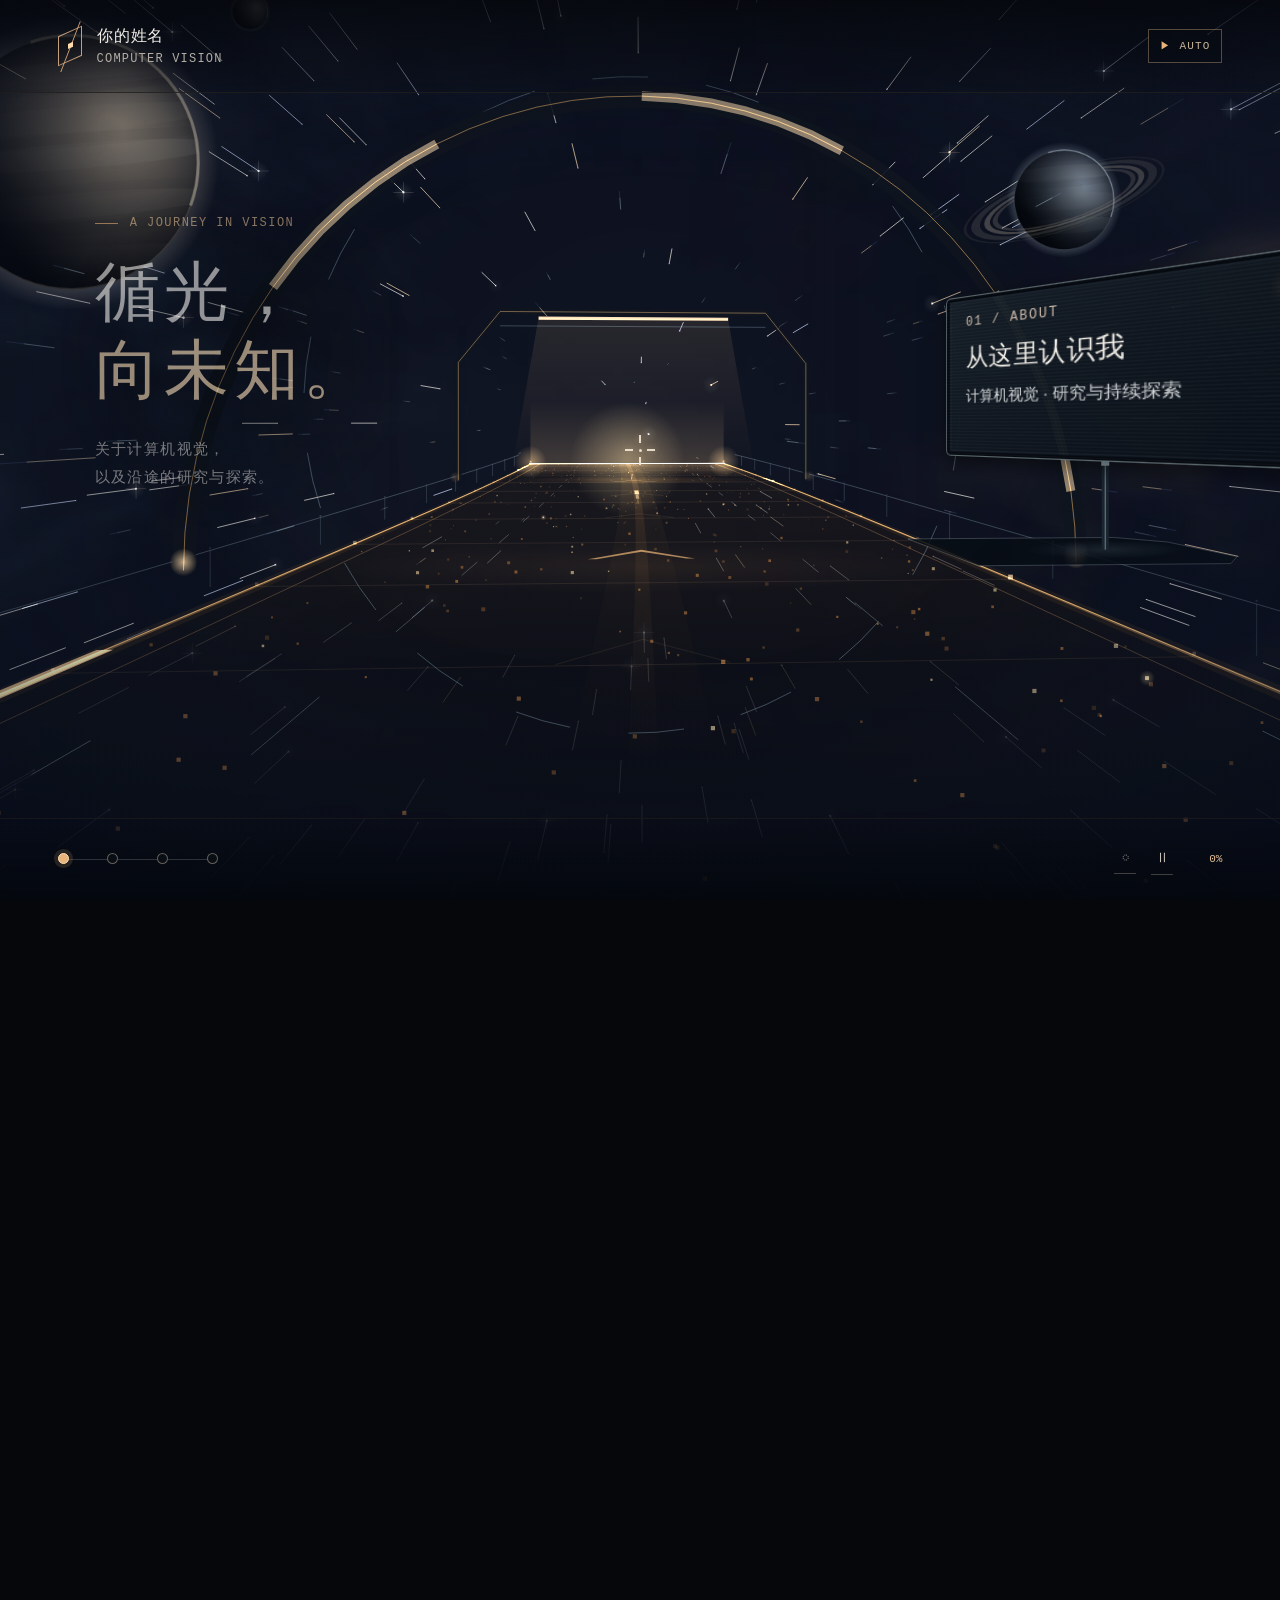
==== starway-standalone.html @ afbe646d "Add a standalone single-file build starway-standalone.html holds the whole site (stylesheets, script" ====
<!doctype html>
<html lang="zh-CN">
<head>
  <meta charset="utf-8">
  <meta name="viewport" content="width=device-width, initial-scale=1">
  <meta name="theme-color" content="#05070b">
  <meta name="color-scheme" content="dark">
  <meta name="description" content="沿一条光与粒子构成的道路，探索计算机视觉研究。">
  <title>探索之路 · 个人简历</title>
  <link rel="icon" href="data:image/svg+xml,%3Csvg xmlns='http://www.w3.org/2000/svg' viewBox='0 0 32 32'%3E%3Crect width='32' height='32' rx='7' fill='%2305070b'/%3E%3Cpath d='M8 28 15 8h2l7 20' fill='none' stroke='%23e9b47c' stroke-width='2.2' stroke-linejoin='round'/%3E%3Ccircle cx='16' cy='10' r='2.4' fill='%23ffe1b7'/%3E%3C/svg%3E">
  <link rel="canonical" href="https://lipinzhe.github.io/starway/">
  <meta property="og:type" content="website">
  <meta property="og:title" content="探索之路 · 个人简历">
  <meta property="og:description" content="沿一条光与粒子构成的道路，探索计算机视觉研究。">
  <meta property="og:url" content="https://lipinzhe.github.io/starway/">
  <meta property="og:image" content="https://lipinzhe.github.io/starway/previews/social-card.jpg">
  <meta property="og:image:width" content="1200">
  <meta property="og:image:height" content="630">
  <meta name="twitter:card" content="summary_large_image">
  <style>
:root{color-scheme:dark;--bg:#05070b;--ink:#f1eee8;--muted:#b6b5b6;--gold:#e9b47c;--gold-light:#ffe1b7;--line:rgba(232,214,194,.23);--mono:'Cascadia Code',Consolas,monospace;--sans:'Microsoft YaHei','PingFang SC',sans-serif;--ease:cubic-bezier(.2,.7,.2,1)}
*{box-sizing:border-box}
html{background:var(--bg);scrollbar-width:thin;scrollbar-color:#987553 #06080c}
body{margin:0;background:var(--bg);color:var(--ink);font-family:var(--sans);min-width:320px}
button,a{touch-action:manipulation;-webkit-tap-highlight-color:transparent}
button{font:inherit;color:inherit;cursor:pointer}
a{color:inherit}
button:focus-visible,a:focus-visible{outline:2px solid var(--gold-light);outline-offset:6px}
button:disabled{cursor:default}
[hidden]{display:none!important}
::selection{color:#08090d;background:var(--gold-light)}
.skip-link{position:fixed;top:12px;left:12px;z-index:90;padding:14px;background:#ead1b1;color:#08090d;transform:translateY(-200%)}
.skip-link:focus{transform:none}
.universe{position:fixed;inset:0;z-index:0;pointer-events:none;background:#05070b}
#roadCanvas{display:block;width:100%;height:100%}
.vignette{position:absolute;inset:0;background:linear-gradient(0deg,rgba(1,4,8,.28),transparent 20%,transparent 82%,rgba(1,3,7,.25)),radial-gradient(ellipse at 54% 44%,transparent 37%,rgba(2,4,8,.42) 100%)}
.masthead{position:fixed;z-index:5;top:0;left:0;right:0;display:flex;align-items:center;justify-content:space-between;padding:26px 4.5%;gap:24px;border-bottom:1px solid rgba(210,191,170,.1);background:linear-gradient(#05070bcc,#05070b20)}
.identity{display:flex;align-items:center;gap:15px;text-decoration:none}
.identity strong{font-size:16px;font-weight:500;letter-spacing:.06em;display:block}
.identity small{display:block;margin-top:5px;font:12px var(--mono);letter-spacing:.1em;color:#b3ada6}
.identity-symbol{width:24px;height:30px;display:block;position:relative;border:1px solid #c59e7c;transform:skewY(-24deg)}
.identity-symbol::before{position:absolute;content:'';width:1px;left:50%;height:46px;top:-8px;background:#d5a574;transform:rotate(25deg)}
.identity-symbol i{position:absolute;width:5px;height:5px;left:9px;top:11px;background:#ffdaad}
.navigation{display:flex;align-items:center;gap:30px;font-size:13px}
.navigation a{text-decoration:none;color:#ccc8c3;transition:color .2s}
.navigation a:hover{color:var(--gold-light)}
.directory-button{background:none;border:1px solid var(--line);padding:11px 17px;font-size:13px}
.directory-button:hover{border-color:var(--gold)}
.directory-button span{margin-left:16px;color:var(--gold)}
.scene-content{position:fixed;inset:0;z-index:2;pointer-events:none;transition:opacity .4s}
.introduction{position:absolute;left:7.4%;top:24%;max-width:360px;pointer-events:auto;transition:opacity .35s,transform .5s var(--ease)}
.introduction::before{content:'';position:absolute;inset:-35px -34px;z-index:-1;pointer-events:none;background:radial-gradient(ellipse,#03060b9c 15%,#03060b40 50%,transparent 72%)}
.eyebrow{display:flex;align-items:center;gap:12px;color:#e0bc91;font:12px var(--mono);letter-spacing:.12em;margin:0 0 23px}
.eyebrow span{display:block;width:23px;height:1px;background:#e7b074}
h1{font-size:clamp(46px,5.1vw,74px);font-weight:450;line-height:1.2;letter-spacing:.07em;margin:0}
h1 em{font-style:normal;color:var(--gold-light)}
.intro-copy{font-size:15px;line-height:1.9;color:#c4c3c2;margin:25px 0 0;letter-spacing:.09em}
.start-link{background:none;border:0;border-bottom:1px solid #ad8c63;margin-top:29px;padding:0 0 11px;text-align:left;color:#f3debf;font-size:13px;letter-spacing:.12em;min-width:147px}
.start-link span{float:right;margin-left:40px}
.start-link:hover{border-color:#ffe2b4;color:#fff0d8}
.chapter-title{position:absolute;left:7.4%;top:25%;max-width:340px}
.chapter-title>span{color:#dfb081;font:12px var(--mono);letter-spacing:.13em}
.chapter-title p{font-size:clamp(28px,3.3vw,46px);font-weight:400;line-height:1.45;letter-spacing:.05em;margin:18px 0;text-shadow:0 2px 28px #040608}
.roadside{position:absolute;top:48%;right:9%;width:304px;transform-origin:50% 120%;transition:opacity .22s;pointer-events:auto;will-change:transform}
.waypoint{width:100%;text-align:left;background:linear-gradient(132deg,rgba(15,19,24,.88),rgba(5,9,16,.8));backdrop-filter:blur(13px);border:1px solid rgba(213,159,95,.55);padding:19px 21px;position:relative;box-shadow:0 20px 80px #0004;transition:background .2s,border-color .2s,box-shadow .2s}
.waypoint::before{content:'';position:absolute;top:-1px;left:-1px;width:48px;height:2px;background:#f9cc96}
.waypoint:hover{border-color:#f6c68f;background:linear-gradient(132deg,rgba(32,28,23,.93),rgba(8,12,19,.9));box-shadow:0 12px 60px #d4923a13}
.sign-head{display:flex;justify-content:space-between;align-items:center;margin-bottom:19px;color:#d5b287;font:12px var(--mono);letter-spacing:.13em}
.beacon{display:block;width:5px;height:5px;background:#ffd39b;box-shadow:0 0 12px #eba860}
.waypoint strong{display:block;font-size:21px;font-weight:450;letter-spacing:.02em;line-height:1.45}
.sign-summary{display:block;color:#c1bfbd;font-size:14px;line-height:1.7;margin-top:10px}
.sign-action{display:flex;justify-content:space-between;border-top:1px solid #a18a713b;padding-top:14px;margin-top:19px;font-size:12px;letter-spacing:.02em;color:#e5c39c}
.sign-post{position:absolute;left:50%;width:1px;top:100%;height:76px;background:linear-gradient(#eabd85aa,#d8a66f00);transform-origin:top;transform:rotate(13deg)}
.sign-post::after{content:'';position:absolute;bottom:8px;left:-16px;width:34px;height:2px;background:#d8a2665c;box-shadow:0 0 16px #ffae41}
.scene-caption{position:absolute;left:7.4%;bottom:19%;display:flex;align-items:center;gap:18px;font:12px var(--mono);letter-spacing:.12em;color:#bdb1a0}
.scene-caption i{width:40px;height:1px;background:#bdb1a059}
.scroll-runway{height:620vh;position:relative;pointer-events:none}
.scroll-runway>span{position:absolute;left:0}
#identity{top:0}#research{top:27.956989%}#work{top:55.913978%}#contact{top:83.870968%}
.travel-bar{position:fixed;bottom:0;left:0;right:0;z-index:6;padding:23px 4.5% 25px;display:flex;align-items:center;justify-content:space-between;gap:36px;background:linear-gradient(transparent,#04070ddd);border-top:1px solid #d2baa117}
.travel-instruction{display:flex;align-items:center;gap:12px;font-size:12px;color:#c6c0b9;white-space:nowrap}
.scroll-symbol{width:17px;height:26px;border:1px solid #ae977a;border-radius:9px;display:block;position:relative}
.scroll-symbol::before{content:'';position:absolute;left:7px;top:5px;height:5px;width:1px;background:#f8cb93}
.route-map{display:flex;align-items:center;justify-content:space-between;width:340px;position:relative;gap:22px}
.route-line{position:absolute;top:12px;left:12px;right:12px;height:1px;background:#ffffff28;z-index:-1}
.route-line i{display:block;height:1px;background:#ebc394;width:0}
.route-stop{background:none;border:0;padding:0 2px;display:grid;justify-items:center;gap:8px;font-size:12px;color:#a5a7aa}
.route-stop b{font:12px var(--mono);display:flex;align-items:center;justify-content:center;height:24px;min-width:30px;background:#080c12;border:1px solid #666365;transition:border-color .2s,color .2s}
.route-stop.is-current{color:#f9d4a8}
.route-stop.is-current b{border-color:#e6b57f;color:#ffe2ba;background:#28221b}
.route-stop:hover b{border-color:#e6b57f}
.scene-tools{display:flex;align-items:center;gap:18px;white-space:nowrap}
.scene-tools button{border:0;border-bottom:1px solid #b8a99955;padding:7px 0;font-size:12px;background:none;color:#c6c0b9}
.scene-tools button:hover{color:#ffe2bb}
.scene-tools>span{font:12px var(--mono);color:#e4c099;min-width:34px;text-align:right}
body.scenery .scene-content{opacity:0;visibility:hidden;pointer-events:none}
body.scenery .scene-content *{pointer-events:none}
dialog{color:var(--ink);padding:0;width:min(650px,calc(100% - 34px));max-height:min(82dvh,760px);background:linear-gradient(145deg,rgba(19,23,30,.98),rgba(8,12,19,.97));border:1px solid #ae845567;box-shadow:0 40px 160px #000b;overscroll-behavior:contain}
dialog::backdrop{background:#01050bcc;backdrop-filter:blur(5px)}
.dialog-top{position:sticky;top:0;background:#10151dfa;z-index:2;display:flex;align-items:center;justify-content:space-between;padding:17px 28px;border-bottom:1px solid var(--line);gap:15px}
.dialog-top>span{font:12px var(--mono);color:#d2aa80;letter-spacing:.08em}
.dialog-top button{background:none;border:0;padding:8px 0;color:#d0c9bf;font-size:12px}
.dialog-top button span{font-size:23px;margin-left:15px;vertical-align:-2px;color:#eccc9f}
.dialog-body{padding:30px 34px 25px}
.dialog-body h2{font-weight:450;font-size:30px;margin:0 0 24px;line-height:1.4;letter-spacing:.03em}
.dialog-body p{font-size:15px;line-height:1.9;color:#c8c7c6;margin:15px 0}
.dialog-body .detail-lead{font-size:21px;color:#eee4d8;line-height:1.6}
.dialog-body .detail-note{font-size:12px;color:#b0aaa4;overflow-wrap:anywhere}
.dialog-body .paper-title{font-size:19px;line-height:1.5;color:#e4ddd4}
.dialog-body .paper-meta{font-size:13px;color:#e1b386}
.profile-list{margin:25px 0;border-bottom:1px solid var(--line);font-size:14px}
.profile-list>div{display:grid;grid-template-columns:105px 1fr;gap:12px;padding:15px 0;border-top:1px solid var(--line);line-height:1.6}
.profile-list dt{color:#b2ada6}.profile-list dd{margin:0;color:#e8ded2}.profile-list .unfilled{color:#b2ada6}
.primary-link{display:inline-flex;gap:50px;background:#e9b87f;color:#100d0a;text-decoration:none;padding:13px 17px;font-size:14px;margin-top:15px}
.primary-link:hover{background:#f5d0a0}
.work-status{display:flex;align-items:center;gap:10px;font-size:14px;color:#e6be8d;margin:24px 0}
.work-status i{display:block;width:5px;height:5px;background:#e6be8d}
.contact-placeholder{width:100%;display:grid;grid-template-columns:1fr auto;padding:23px 20px;margin-top:26px;background:#f4d1a307;border:1px solid var(--line);text-align:left;gap:9px}
.contact-placeholder>span:first-child{color:#d4b186;font:12px var(--mono);grid-column:1}
.contact-placeholder strong{font-weight:400;font-size:18px;grid-column:1}
.contact-placeholder>span:last-child{grid-column:2;grid-row:1 / 3;align-self:center;font-size:22px;color:#efd0a1}
.contact-placeholder:hover{border-color:#dfa96a}
.directory-list{display:grid;margin-top:25px}
.directory-list button{display:flex;align-items:center;gap:20px;text-align:left;background:none;border:0;border-top:1px solid var(--line);padding:20px 0;font-size:15px}
.directory-list button:hover{color:#efbf88}
.directory-list span{color:#c39b74;font:12px var(--mono)}
.directory-list b{font-weight:400;margin-left:auto}
.dialog-bottom{padding:19px 28px;border-top:1px solid var(--line);display:flex;justify-content:space-between;align-items:center;gap:20px}
.dialog-bottom>span{font:11px var(--mono);color:#aaa5a0;letter-spacing:.06em}
.dialog-bottom button{color:#e8c393;background:none;border:0;font-size:13px;padding:7px 0}
.dialog-bottom button span{margin-left:14px}
.toast{position:fixed;left:50%;bottom:110px;transform:translate(-50%,12px);opacity:0;pointer-events:none;z-index:10;max-width:calc(100% - 32px);width:max-content;color:#e8c393;background:#10151e;border:1px solid #a7835966;padding:14px 20px;font-size:13px;line-height:1.5;transition:opacity .2s,transform .2s}
.toast.is-visible{opacity:1;transform:translate(-50%,0)}
.no-script{position:relative;z-index:7;padding:130px 30px;background:#05070b}
.no-script h1{font-size:28px}
@media(min-width:1700px){.roadside{right:12%;width:334px}.introduction{left:9%}.chapter-title{left:9%}}
@media(max-width:1100px){.travel-instruction{display:none}.route-map{width:350px}.introduction{left:6%;max-width:300px}.roadside{right:5%;width:278px}.navigation{gap:20px}.scene-caption{left:6%}}
@media(max-width:760px){
 .masthead{padding:19px 20px;gap:15px}.identity{gap:11px}.identity strong{font-size:14px}.identity small{font-size:10px;margin-top:4px}.identity-symbol{width:19px;height:25px}.identity-symbol i{left:6px;top:9px}.identity-symbol::before{height:38px;top:-6px}.navigation>a{display:none}.directory-button{padding:10px 12px;font-size:12px}.directory-button span{margin-left:8px}
 .introduction{left:25px;top:16%;max-width:275px}.eyebrow{font-size:10px;margin-bottom:15px;letter-spacing:.08em;gap:8px}.eyebrow span{width:19px}h1{font-size:44px;letter-spacing:.06em;line-height:1.2}.intro-copy{font-size:14px;line-height:1.7;margin-top:17px}.start-link{display:none}
 .chapter-title{left:25px;top:19%;max-width:280px}.chapter-title>span{font-size:12px}.chapter-title p{font-size:30px}
 .roadside{width:min(300px,calc(100% - 48px));top:auto;bottom:18.5%;right:24px;transform:none!important}.waypoint{padding:16px 18px;background:linear-gradient(132deg,#0e1219ed,#060b13d9)}.sign-head{margin-bottom:12px;font-size:12px}.waypoint strong{font-size:19px}.sign-summary{font-size:14px;line-height:1.65;margin-top:6px}.sign-action{margin-top:13px;padding-top:11px}.sign-post{height:40px}
 .scene-caption{display:none}.travel-bar{padding:15px 24px 18px;display:grid;grid-template-columns:1fr;gap:14px;background:linear-gradient(transparent,#04070de8 15%)}.route-map{width:100%;gap:12px}.route-stop{font-size:11px;gap:6px}.route-stop b{font-size:11px}.scene-tools{justify-content:flex-end;gap:21px}.scene-tools button{font-size:11px;padding:2px 0 5px}.scene-tools>span{font-size:11px}
 .dialog-body{padding:23px 22px}.dialog-body h2{font-size:25px;margin-bottom:20px}.dialog-top,.dialog-bottom{padding:13px 21px}.dialog-bottom>span{display:none}.dialog-bottom{justify-content:flex-end}.profile-list>div{grid-template-columns:78px 1fr}.dialog-body .detail-lead{font-size:19px}.toast{bottom:140px}.dialog-body .paper-title{font-size:17px}.directory-list button{font-size:14px;gap:12px}
}
@media(max-height:740px) and (max-width:760px){.introduction{top:17%}h1{font-size:35px}.intro-copy{font-size:13px;margin-top:13px}.eyebrow{margin-bottom:12px}.roadside{bottom:20%}.waypoint{padding:12px 16px}.sign-head{margin-bottom:8px}.sign-action{padding-top:9px;margin-top:9px}.sign-summary{font-size:13px}}
@media(max-height:540px) and (min-width:761px){.introduction{top:25%}h1{font-size:32px}.intro-copy{margin-top:10px;font-size:13px;line-height:1.65}.eyebrow{margin-bottom:10px;font-size:11px}.start-link{display:none}.scene-caption{display:none}.roadside{top:28%;width:260px}.masthead{padding-top:14px;padding-bottom:14px}.waypoint{padding:12px 15px}.sign-head{margin-bottom:9px}.waypoint strong{font-size:18px}.sign-summary{font-size:13px;line-height:1.5;margin-top:6px}.sign-action{margin-top:12px;padding-top:10px}.sign-post{height:28px}.travel-bar{padding-top:16px;padding-bottom:16px}}

/* Free-look road signs: each card is a physical object in the scene. */
.navigation{gap:12px}
.navigation>a,.directory-button{display:none}
.auto-button{display:inline-flex;align-items:center;gap:8px;border:1px solid rgba(234,192,145,.35);background:rgba(7,11,16,.35);padding:9px 11px;color:#c9b39a;font:11px var(--mono);letter-spacing:.1em}
.auto-button span{font-size:10px;color:#e9b47c;transition:transform .25s}
.auto-button b{font-weight:400}
.auto-button:hover,.auto-button.is-running{border-color:#e9b47c;color:#ffe0b4;background:rgba(231,180,124,.09)}
.auto-button.is-running span{transform:rotate(90deg)}
.world-signs{position:absolute;inset:0;perspective:1100px;pointer-events:none}
.world-sign{position:absolute;left:var(--sign-x);top:var(--sign-y);width:276px;opacity:0;visibility:hidden;pointer-events:none;transform-origin:50% 90%;transform:translate(-50%,-50%) rotateZ(var(--sign-roll)) rotateY(var(--sign-yaw)) scale(var(--sign-render-scale,var(--sign-scale)));transform-style:preserve-3d;backface-visibility:hidden;transition:opacity .38s var(--ease),visibility .38s,transform .22s var(--ease),filter .25s;z-index:2;filter:saturate(.72) brightness(.82);padding:16px 18px;border:1px solid rgba(213,159,95,.56);background:linear-gradient(145deg,rgba(13,18,25,.91),rgba(5,9,15,.78));box-shadow:0 20px 60px rgba(0,0,0,.36),inset 0 0 0 1px rgba(111,156,165,.08);backdrop-filter:blur(8px)}
.world-sign.is-visible{opacity:.72;visibility:visible;pointer-events:auto}
.world-sign[data-sign-index="0"]:not(.is-focused){opacity:.38}
.world-sign.is-focused{opacity:1;filter:saturate(.96) brightness(1.08);z-index:12}
.world-sign:focus-visible{outline:2px solid var(--gold-light);outline-offset:8px}
.world-sign::before{content:'';position:absolute;inset:-1px;background:linear-gradient(135deg,rgba(246,196,138,.14),transparent 35%,rgba(92,156,165,.08));pointer-events:none}
.world-sign::after{content:'';position:absolute;left:calc(50% - 8px);bottom:-14px;width:16px;height:4px;background:#b98657;border:1px solid #e4b57f;box-shadow:0 0 16px rgba(234,177,103,.35)}
.world-sign .sign-post{height:92px;top:100%;transform:rotate(0deg);background:linear-gradient(rgba(234,177,103,.7),rgba(234,177,103,0));}
.world-sign .sign-head{margin-bottom:12px}
.world-sign h2{font-size:21px;font-weight:450;line-height:1.4;letter-spacing:.02em;margin:0}
.world-sign .sign-summary{display:block;margin-top:7px;color:#c1bfbd;font-size:13px;line-height:1.6}
.world-sign .sign-expand{max-height:0;overflow:hidden;opacity:0;border-top:1px solid transparent;margin-top:0;transition:max-height .38s var(--ease),opacity .3s,margin .3s,border-color .3s}
.world-sign.is-focused .sign-expand{max-height:270px;opacity:1;border-top-color:#a18a713b;margin-top:15px;padding-top:13px}
.world-sign .sign-expand p{margin:0 0 10px;color:#d0ceca;font-size:12px;line-height:1.72}
.world-sign .sign-expand .sign-meta{color:#e1b386;font:10px/1.6 var(--mono);letter-spacing:.04em}
.world-sign .sign-expand dl{margin:8px 0 12px;border-top:1px solid rgba(232,214,194,.13)}
.world-sign .sign-expand dl div{display:grid;grid-template-columns:58px 1fr;gap:8px;padding:7px 0;border-bottom:1px solid rgba(232,214,194,.13);font-size:11px;line-height:1.4}
.world-sign .sign-expand dt{color:#aaa7a1}.world-sign .sign-expand dd{margin:0;color:#eee4d8}.world-sign .sign-expand .unfilled{color:#aaa7a1}
.world-sign .sign-expand a{display:inline-flex;color:#eac08f;font-size:12px;text-decoration:none;border-bottom:1px solid rgba(234,192,143,.35);padding-bottom:4px}
.world-sign .sign-expand a:hover{color:#ffe2bd;border-color:#ffe2bd}
.world-sign .sign-action{margin-top:14px;padding-top:11px;font-size:10px;color:#e5c39c;letter-spacing:.04em}
.world-sign .contact-placeholder{display:grid;grid-template-columns:1fr auto;gap:5px;margin:10px 0 0;padding:11px 12px;background:#f4d1a307;border:1px solid rgba(232,214,194,.18);text-align:left}
.world-sign .contact-placeholder>span:first-child{font:9px var(--mono);color:#d4b186}.world-sign .contact-placeholder strong{font-size:12px;font-weight:400}.world-sign .contact-placeholder>span:last-child{grid-column:2;grid-row:1/3;align-self:center;color:#efd0a1}
.scene-caption{display:none!important}
.route-map{width:160px;gap:24px}
.route-map .route-line{top:50%;left:5px;right:5px}
.route-stop{width:11px;height:11px;min-width:11px;padding:0;border-radius:50%;background:#090e15;border:1px solid rgba(206,193,176,.45);display:block;z-index:1;transition:transform .22s,background .22s,border-color .22s,box-shadow .22s}
.route-stop b,.route-stop span{display:none}
.route-stop.is-current{background:var(--gold);border-color:#ffe0b4;box-shadow:0 0 0 4px rgba(233,180,124,.14)}
.route-stop:hover{transform:scale(1.35);border-color:#ffe0b4}
.scene-tools{gap:15px}
.scene-tools button{min-width:22px;text-align:center;font:13px var(--mono);color:#c6c0b9}
.scene-tools>span{font-size:11px}
.travel-bar{gap:18px}
.travel-instruction{display:none}
body.scenery .world-signs{visibility:hidden}
@media(max-width:760px){
  .masthead{padding:19px 20px}.auto-button{padding:8px 9px}.auto-button b{display:none}.auto-button span{font-size:12px}
  .world-sign{width:min(270px,calc(100vw - 48px))}
  .world-sign h2{font-size:18px}.world-sign .sign-summary{font-size:12px}.world-sign .sign-expand p{font-size:11px}
  .route-map{width:132px;gap:19px}.scene-tools{gap:10px}.scene-tools button{min-width:20px}
}
@media(prefers-reduced-motion:reduce){*,*::before,*::after{transition:none!important;scroll-behavior:auto!important}.scroll-runway{height:460vh}}

</style>
  <style>
/* The sky is a fixed, independently painted distant layer. */
#skyCanvas,#roadCanvas{position:absolute;inset:0;display:block;width:100%;height:100%}
#skyCanvas{z-index:0;transform:none!important}
#roadCanvas{z-index:1;transform:none!important}
.vignette{z-index:2}
body{touch-action:pan-y}
.world-signs{perspective:none;overflow:hidden}
.world-sign{
  left:0;top:0;margin:0;padding:17px 20px;transform-origin:0 0;
  transform-style:flat;backface-visibility:hidden;overflow:hidden;
  transition:box-shadow .35s;
  border:1px solid #9caeaf88;border-radius:5px;
  background:linear-gradient(145deg,#151e27f5,#080e16f5);
  box-shadow:inset 0 0 0 3px #050910,0 6px 18px #0008;
  backdrop-filter:none;filter:none;opacity:0;pointer-events:none;
}
.world-sign.is-visible{pointer-events:auto}
.world-sign.is-focused{opacity:1;filter:none;border-color:#d6ba96}
.world-sign::before{inset:4px;opacity:.2;border:1px solid #97b0be33;background:none}
.world-sign::after,.world-sign .sign-post{display:none}
.world-sign .sign-head{margin-bottom:12px;font-size:12px;color:#ccbaaa}
.world-sign h2{margin:0;font-size:23px;line-height:1.3;font-weight:500}
.world-sign .sign-summary{font-size:14px;line-height:1.65;margin:9px 0 0;color:#d4d9db}
.world-sign .sign-expand,.world-sign.is-focused .sign-expand{
  max-height:none;margin-top:15px;padding-top:14px;border-top:1px solid #acc0c32e;
  opacity:0;overflow:visible;transition:none;
}
.world-sign .sign-expand p{font-size:16px;line-height:1.7;margin:0 0 13px;color:#d9e0e3}
.world-sign .sign-expand .sign-meta{font:12px/1.7 var(--mono);color:#d2b797}
.world-sign .sign-expand dl div{font-size:14px;line-height:1.6;grid-template-columns:70px 1fr;padding:10px 0}
.world-sign .sign-expand a{font-size:15px;padding:7px 0;color:#efc798}
.world-sign .contact-placeholder{padding:15px;border-color:#b6c1ca55}
.world-sign .contact-placeholder strong{font-size:17px}
.world-sign .sign-action{display:none}
.world-sign:focus-visible{outline:2px solid #e8cba8;outline-offset:2px}
.introduction{transition:none;pointer-events:none}
.introduction .start-link{pointer-events:auto}
/* Tall tablets: lift the title into the open sky above the first gantries. */
@media(min-width:761px) and (orientation:portrait){.introduction{top:14%}}
@media(max-width:760px){
  .world-sign{padding:15px 17px}
  .world-sign h2{font-size:22px}
  .world-sign .sign-summary{font-size:14px}
  .world-sign .sign-expand p{font-size:15px}
}
@media(prefers-reduced-motion:reduce){.world-sign{transition:none}.introduction{transition:none}}
@media(max-height:549px) and (orientation:landscape){
  .world-sign{padding:16px 18px}
  .world-sign .sign-head,.world-sign h2,.world-sign .sign-summary{width:156px}
  .world-sign h2{font-size:24px;line-height:1.4}
  .world-sign .sign-summary{font-size:16px;line-height:1.6}
  .world-sign .sign-expand,.world-sign.is-focused .sign-expand{
    position:absolute;top:16px;left:194px;right:18px;margin:0;padding:0 0 0 16px;
    border-top:0;border-left:1px solid #acc0c340;
  }
  .world-sign .sign-expand p{font-size:17px;line-height:1.5;margin-bottom:11px}
  .world-sign .sign-expand .sign-meta{font-size:13px}
  .world-sign .sign-expand dl div{font-size:15px;padding:8px 0}
  .world-sign .sign-expand a{font-size:16px}
  .world-sign[data-sign-index="1"] .sign-expand p:first-child{display:none}
  .travel-bar{padding:12px 4.5%;height:43px}
}
/* Centre crosshair. With a mouse the page becomes free look: the cursor hides over the
   scene, the reticle marks where the view aims, and the header / travel bar stay normal UI. */
.reticle{position:fixed;left:50%;top:50%;z-index:4;width:0;height:0;pointer-events:none;transition:opacity .2s}
.reticle i,.reticle b{position:absolute;background:#f4e9d6e6;box-shadow:0 0 6px #ffd29659;transition:transform .22s var(--ease),background-color .22s}
.reticle i:nth-child(1){left:-.75px;top:-15px;width:1.5px;height:8px}
.reticle i:nth-child(2){left:-.75px;top:7px;width:1.5px;height:8px}
.reticle i:nth-child(3){top:-.75px;left:-15px;width:8px;height:1.5px}
.reticle i:nth-child(4){top:-.75px;left:7px;width:8px;height:1.5px}
.reticle b{left:-1.5px;top:-1.5px;width:3px;height:3px;border-radius:50%}
.reticle::after{content:"";position:absolute;left:-17px;top:-17px;width:34px;height:34px;border-radius:50%;border:1px solid #e8c496cc;opacity:0;transform:scale(.6);transition:opacity .22s,transform .22s var(--ease)}
.reticle[data-state="target"] i,.reticle[data-state="link"] i{background:#f0cea0f2}
.reticle[data-state="target"] i:nth-child(1){transform:translateY(-4px)}
.reticle[data-state="target"] i:nth-child(2){transform:translateY(4px)}
.reticle[data-state="target"] i:nth-child(3){transform:translateX(-4px)}
.reticle[data-state="target"] i:nth-child(4){transform:translateX(4px)}
.reticle[data-state="target"]::after{opacity:.3;transform:scale(1)}
/* Resting on an open screen, the reticle recedes so it never hides the text. */
.reticle[data-state="target"]{opacity:.7}
.reticle[data-state="link"] i:nth-child(1){transform:translateY(-6px)}
.reticle[data-state="link"] i:nth-child(2){transform:translateY(6px)}
.reticle[data-state="link"] i:nth-child(3){transform:translateX(-6px)}
.reticle[data-state="link"] i:nth-child(4){transform:translateX(6px)}
.reticle[data-state="link"]::after{opacity:1;transform:scale(1.1);background:#ffd2a01f}
.reticle[data-state="idle"]{opacity:.25}
body.aim-mode,body.aim-mode main{cursor:none}
body.aim-mode .masthead,body.aim-mode .travel-bar{cursor:default}
body.aim-mode .masthead :is(a,button),body.aim-mode .travel-bar button{cursor:pointer}
body.aim-mode .world-sign.is-visible{pointer-events:none}
.world-sign .sign-expand a.is-aimed{color:#fff0d8;text-decoration:underline;text-underline-offset:4px}
@media(prefers-reduced-motion:reduce){.reticle i,.reticle b,.reticle::after{transition:none}}
/* Performance: the progress line scales on the compositor (no layout per frame), and the
   travel bar and each screen keep their layout changes to themselves. */
.route-line i{width:100%;transform-origin:0 50%;transform:scaleX(0)}
.travel-bar,.world-sign{contain:layout style}
/* ---- Effects: arrival, hyperspace, holographic screens, reticle lock-on ----
   Everything animates transform / opacity (compositor work) or runs briefly; all of it is
   switched off under prefers-reduced-motion. */
.hyperspace{position:absolute;inset:0;z-index:2;pointer-events:none;opacity:0;visibility:hidden;will-change:opacity;
  background:radial-gradient(ellipse 72% 64% at 50% 47%,transparent 40%,rgba(72,112,190,.15) 70%,rgba(22,46,104,.44) 100%)}
/* The bars appear when the scene is ready and the arrival starts (html.fx-go, set by journey.js),
   so every control works the moment it is visible; without scripts they appear after 5 s. */
.fx-intro .masthead,.fx-intro .travel-bar{opacity:0;animation:fx-late 0s 5s forwards}
.fx-intro.fx-go .masthead{animation:fx-drop 1.1s var(--ease) .1s both}
.fx-intro.fx-go .travel-bar{animation:fx-rise 1.1s var(--ease) .25s both}
@keyframes fx-late{to{opacity:1}}
@keyframes fx-drop{from{opacity:0;transform:translateY(-12px)}to{opacity:1;transform:none}}
@keyframes fx-rise{from{opacity:0;transform:translateY(12px)}to{opacity:1;transform:none}}
/* The title waits for its decode; if scripts never run it still appears after 4 s. */
.fx-intro .introduction>:not(.fx-seen){visibility:hidden;animation:fx-show 0s 4s forwards}
@keyframes fx-show{to{visibility:visible}}
.fx-wait{opacity:0}
.fx-scram{color:#efc892;text-shadow:0 0 14px #ffb86680}
.fx-lock{animation:fx-lock .7s ease-out}
@keyframes fx-lock{from{color:#fff8ec;text-shadow:0 0 18px #ffd49a,0 0 3px #fff}}
.fx-sr{position:absolute;width:1px;height:1px;overflow:hidden;clip:rect(0 0 0 0);white-space:nowrap}
/* Holographic screens: faint scanlines, a CRT power-on when a screen comes within reach,
   corner brackets locking on and a scan sweep when it opens. */
.sign-fx{position:absolute;inset:0;z-index:3;pointer-events:none;overflow:hidden;border-radius:4px;
  background:repeating-linear-gradient(180deg,rgba(255,240,220,.03) 0 1px,transparent 1px 3px)}
.sign-fx::before{content:"";position:absolute;left:0;right:0;top:0;height:24%;opacity:0;transform:translateY(-100%);
  background:linear-gradient(180deg,transparent,rgba(255,214,160,.07) 60%,rgba(255,228,190,.18) 95%,rgba(255,242,222,.42))}
.world-sign.is-focused .sign-fx::before{animation:fx-scan 1s cubic-bezier(.3,.1,.3,1) both}
@keyframes fx-scan{0%{opacity:1;transform:translateY(-100%)}85%{opacity:1}100%{opacity:0;transform:translateY(420%)}}
.sign-fx::after{content:"";position:absolute;inset:0;opacity:0;background:#fff1dc;transform:scale(.2,.006)}
.world-sign.is-near .sign-fx::after{animation:fx-crt .6s ease-out both}
@keyframes fx-crt{0%{opacity:.95;transform:scale(.2,.006)}28%{opacity:.95;transform:scale(1,.006)}55%{opacity:.4;transform:none}100%{opacity:0;transform:none}}
.world-sign.is-near>:not(.sign-fx):not(.sign-expand){animation:fx-flicker .6s steps(1,end)}
@keyframes fx-flicker{0%{opacity:0}42%{opacity:1}48%{opacity:.35}56%{opacity:1}}
.world-sign::after{display:block;content:"";position:absolute;inset:6px;width:auto;height:auto;border:0;box-shadow:none;pointer-events:none;opacity:0;
  --c:rgba(236,202,156,.9);
  background:linear-gradient(var(--c),var(--c)) left top/16px 1px no-repeat,linear-gradient(var(--c),var(--c)) left top/1px 16px no-repeat,
    linear-gradient(var(--c),var(--c)) right top/16px 1px no-repeat,linear-gradient(var(--c),var(--c)) right top/1px 16px no-repeat,
    linear-gradient(var(--c),var(--c)) left bottom/16px 1px no-repeat,linear-gradient(var(--c),var(--c)) left bottom/1px 16px no-repeat,
    linear-gradient(var(--c),var(--c)) right bottom/16px 1px no-repeat,linear-gradient(var(--c),var(--c)) right bottom/1px 16px no-repeat;
  transition:opacity .2s}
.world-sign.is-focused::after{opacity:1;animation:fx-lock-on .45s var(--ease)}
@keyframes fx-lock-on{from{opacity:0;transform:scale(1.035)}}
.world-sign.is-focused{box-shadow:inset 0 0 0 3px #050910,0 6px 18px #0008,0 0 28px rgba(232,184,122,.2)}
/* Reticle lock-on: a quarter turn while the ticks spread (it ends looking the same), and a
   dashed ring that keeps turning slowly while it rests on a screen. */
.reticle{transition:opacity .2s,transform .5s var(--ease)}
.reticle[data-state="target"],.reticle[data-state="link"]{transform:rotate(90deg)}
.reticle[data-state="target"]::after{border-style:dashed;animation:fx-spin 7s linear infinite}
@keyframes fx-spin{to{rotate:360deg}}
/* A screen not yet opened pings its beacon three times as it appears (a signifier, not an
   instruction); a finite animation leaves no ongoing compositing cost. */
.world-sign.is-visible.is-unread .beacon{animation:fx-beacon 1.6s ease-in-out 3}
@keyframes fx-beacon{0%,100%{opacity:.45;transform:scale(.8)}50%{opacity:1;transform:scale(1.3)}}
/* Touch-friendly hit areas (about 40 px) without changing how the small controls look. */
.route-stop,.scene-tools button{position:relative}
.route-stop::after{content:"";position:absolute;inset:-14px}
.scene-tools button::after{content:"";position:absolute;inset:-12px -6px}
@media(prefers-reduced-motion:reduce){*,*::before,*::after{animation:none!important}.hyperspace{display:none}}

</style>
  <!-- Arrival sequence: hides the title and bars until the intro reveals them (never under reduced motion). -->
  <script>if (!matchMedia("(prefers-reduced-motion: reduce)").matches) document.documentElement.classList.add("fx-intro");</script>
</head>
<body>
  <!-- Confirmed: scroll controls travel; the mouse (or a touch drag) turns the camera
       left/right and up/down while a centre crosshair aims; roadside screens open in
       place when aimed at. The sky is a panorama that turns with the view and road.
       Auto travel is optional. Identity, affiliation, email and CV remain unfilled. -->
  <a class="skip-link" href="#journey">跳到道路</a>
  <div class="universe" aria-hidden="true"><canvas id="skyCanvas"></canvas><canvas id="roadCanvas"></canvas><div class="vignette"></div><div class="hyperspace" id="hyperspace"></div></div>
  <div class="reticle" id="reticle" aria-hidden="true" data-state="none"><i></i><i></i><i></i><i></i><b></b></div>

  <header class="masthead">
    <a class="identity" href="#identity" data-go="0">
      <span class="identity-symbol" aria-hidden="true"><i></i></span>
      <span><strong>你的姓名</strong><small>COMPUTER VISION</small></span>
    </a>
    <nav class="navigation" aria-label="控制">
      <button class="auto-button" id="autoButton" type="button" aria-pressed="false" aria-label="AUTO 自动前进"><span aria-hidden="true">▶</span><b>AUTO</b></button>
    </nav>
  </header>

  <main id="journey">
    <div class="scene-content" id="sceneContent">
      <div class="introduction" id="intro">
        <p class="eyebrow"><span></span> A JOURNEY IN VISION</p>
        <h1>循光，<br><em>向未知。</em></h1>
        <p class="intro-copy">关于计算机视觉，<br>以及沿途的研究与探索。</p>
      </div>
      <div class="world-signs" id="worldSigns" aria-label="道路两侧的信息路牌">
        <article class="world-sign" data-sign-index="0" data-side="1" data-station="0" tabindex="0" aria-label="关于我">
          <span class="sign-post" aria-hidden="true"></span><div class="sign-head"><span>01 / ABOUT</span><span class="beacon" aria-hidden="true"></span></div><h2>从这里认识我</h2><p class="sign-summary">计算机视觉 · 研究与持续探索</p><div class="sign-expand"><p>我关注如何在复杂图像中定位对象、理解结构。农业是目前参与的应用场景之一。</p><dl><div><dt>研究</dt><dd>计算机视觉</dd></div><div><dt>单位</dt><dd class="unfilled">待补充</dd></div></dl></div><span class="sign-action">转动视角查看</span>
        </article>
        <article class="world-sign" data-sign-index="1" data-side="-1" data-station=".34" tabindex="0" aria-label="CornPheno 公开研究">
          <span class="sign-post" aria-hidden="true"></span><div class="sign-head"><span>02 / RESEARCH</span><span class="beacon" aria-hidden="true"></span></div><h2>CornPheno</h2><p class="sign-summary">以点查询定位籽粒，理解空间结构。</p><div class="sign-expand"><p>Phenotyping corn ear kernels in the wild via point query transformer.</p><p class="sign-meta">Plant Phenomics · 2025 · 已发表</p><p>通过点查询定位玉米穗上的籽粒，再由点的空间关系提取行结构。</p><dl><div><dt>我的角色</dt><dd>主导大部分研究工作</dd></div></dl><a href="https://doi.org/10.1016/j.plaphe.2025.100129" target="_blank" rel="noopener noreferrer">阅读公开论文 ↗</a></div><span class="sign-action">转动视角查看</span>
        </article>
        <article class="world-sign" data-sign-index="2" data-side="1" data-station=".67" tabindex="0" aria-label="正在推进的工作">
          <span class="sign-post" aria-hidden="true"></span><div class="sign-head"><span>03 / IN PROGRESS</span><span class="beacon" aria-hidden="true"></span></div><h2>下一段探索</h2><p class="sign-summary">CornPheno 2.0 / CornPET · 撰写中</p><div class="sign-expand"><p>正在推进 CornPheno 2.0 与 CornPET 模型升级相关工作。</p><p class="sign-meta">具体结果与公开材料待补充。</p></div><span class="sign-action">转动视角查看</span>
        </article>
        <article class="world-sign" data-sign-index="3" data-side="-1" data-station="1" tabindex="0" aria-label="联系方式">
          <span class="sign-post" aria-hidden="true"></span><div class="sign-head"><span>04 / CONTACT</span><span class="beacon" aria-hidden="true"></span></div><h2>保持联系</h2><p class="sign-summary">让研究、合作与交流在这里相遇。</p><div class="sign-expand"><p>联系方式与正式 CV 还没有填入，补充真实信息后即可接入。</p><div class="contact-placeholder"><span>CONTACT</span><strong>联系方式待补充</strong><span aria-hidden="true">↗</span></div></div><span class="sign-action">转动视角查看</span>
        </article>
      </div>
    </div>

    <div class="scroll-runway" aria-hidden="true">
      <span id="identity"></span><span id="research"></span><span id="work"></span><span id="contact"></span>
    </div>
    <noscript><div class="no-script"><h1>你的姓名 · 计算机视觉</h1><p>此道路体验需要启用 JavaScript。研究记录：CornPheno，Plant Phenomics，2025。CornPheno 2.0 / CornPET 升级文章撰写中。身份与联系方式待补充。</p><a href="https://doi.org/10.1016/j.plaphe.2025.100129">公开论文</a></div></noscript>
  </main>

  <footer class="travel-bar">
    <nav class="route-map" aria-label="旅程进度">
      <div class="route-line" aria-hidden="true"><i id="progressFill"></i></div>
      <button type="button" data-go="0" class="route-stop is-current" aria-current="step" aria-label="前往：关于我" title="关于我"></button>
      <button type="button" data-go="1" class="route-stop" aria-label="前往：CornPheno 研究" title="CornPheno 研究"></button>
      <button type="button" data-go="2" class="route-stop" aria-label="前往：下一段探索" title="下一段探索"></button>
      <button type="button" data-go="3" class="route-stop" aria-label="前往：联系方式" title="联系方式"></button>
    </nav>
    <div class="scene-tools"><button id="sceneryButton" type="button" aria-pressed="false" aria-label="隐藏路牌">◌</button><button id="motionButton" type="button" aria-pressed="false" aria-label="暂停动态">Ⅱ</button><span id="progressText">0%</span></div>
  </footer>
  <div id="toast" class="toast" role="status" aria-live="polite"></div>
  <script>/* assets/space-panorama-data.js */
/* Generated by work/road-design/panorama/bake.cjs — procedural panorama, no external source. */
window.SPACE_PANORAMA = '[data-uri]';

</script>
  <script>/* assets/sky-panorama.js */
/* Panoramic sky. assets/space-panorama.jpg is an equirectangular star/nebula
   panorama baked procedurally (work/road-design/panorama). WebGL maps every
   pixel with exactly the road camera's projection, so the sky turns with the
   view and with the road's heading; a 2D strip renderer is the fallback.
   Crisp bright stars and distant planets are drawn per frame on the road
   canvas; the planets sit at finite distance and drift slightly with travel. */
(() => {
  'use strict';
  const TAU = Math.PI * 2, DEG = Math.PI / 180, clamp = (n, lo, hi) => Math.max(lo, Math.min(hi, n));
  const dir = (phi, theta) => [Math.sin(phi) * Math.cos(theta), Math.sin(theta), Math.cos(phi) * Math.cos(theta)];
  const norm = v => { const l = Math.hypot(...v); return v.map(n => n / l); };
  const cross = (a, b) => [a[1] * b[2] - a[2] * b[1], a[2] * b[0] - a[0] * b[2], a[0] * b[1] - a[1] * b[0]];
  // Mirrors generator.js: galactic band plane and the quiet corridor down the road.
  const BAND = norm(cross(dir(100 * DEG, -4 * DEG), dir(10 * DEG, 38 * DEG)));
  const STAR_COLORS = ['rgb(205,220,255)', 'rgb(240,238,232)', 'rgb(255,221,178)'];
  // Nebula centres (generator.js clouds) that host the occasional light echo.
  const ECHOES = [[-62, 8], [54, 2], [118, 18], [-20, 40]].map(([p, t]) => dir(p * DEG, t * DEG));
  const VERT = 'attribute vec2 p;void main(){gl_Position=vec4(p,0.,1.);}';
  const FRAG = `#ifdef GL_FRAGMENT_PRECISION_HIGH
precision highp float;
#else
precision mediump float;
#endif
uniform sampler2D tex;uniform vec2 res,foe;uniform float dpr,yaw,vanX,horizon,focal,time,bright,warp;uniform vec4 echo;
vec2 lookup(vec2 css,out vec3 d){
  float a=atan((css.x-vanX)/focal);
  float th=atan((horizon-css.y)*cos(a)/focal),lon=yaw+a;
  d=vec3(sin(lon)*cos(th),sin(th),cos(lon)*cos(th));
  return vec2(fract(lon/6.2831853+.5),.5-th/3.1415927);
}
float h3(vec3 p){p=fract(p*vec3(.1031,.103,.0973));p+=dot(p,p.yxz+33.33);return fract((p.x+p.y)*p.z);}
float n3(vec3 x){
  vec3 i=floor(x),f=fract(x);f=f*f*(3.-2.*f);
  return mix(mix(mix(h3(i),h3(i+vec3(1,0,0)),f.x),mix(h3(i+vec3(0,1,0)),h3(i+vec3(1,1,0)),f.x),f.y),
             mix(mix(h3(i+vec3(0,0,1)),h3(i+vec3(1,0,1)),f.x),mix(h3(i+vec3(0,1,1)),h3(i+vec3(1,1,1)),f.x),f.y),f.z);
}
void main(){
  vec2 css=vec2(gl_FragCoord.x,res.y-gl_FragCoord.y)/dpr;
  vec3 d;vec2 uv=lookup(css,d);
  // Living nebula: a slow flow field nudges the lookup (seamless: noise over the view
  // direction, not the texture), and a second field lets the gas brighten and dim.
  vec3 q=d*2.3+vec3(0.,time*.021,time*.013);
  vec2 flow=vec2(n3(q),n3(q+vec3(7.1,3.3,1.7)))-.5;
  vec3 col=texture2D(tex,uv+flow*vec2(.0012,.0016)).rgb;
  float gas=smoothstep(.025,.2,dot(col,vec3(.3,.55,.15)));
  float breath=n3(d*3.1+flow.xyx*1.4+vec3(time*.05,-time*.034,time*.04))*.66+n3(d*6.7-vec3(time*.06,0.,time*.045))*.34;
  col*=1.+(breath-.5)*.6*gas;
  // Light echo: a shell of light expanding through one nebula now and then.
  if(echo.w>.001){float ang=acos(clamp(dot(d,echo.xyz),-1.,1.)),r=(ang-echo.w*.8)/.055;col*=1.+exp(-r*r)*(1.-echo.w)*smoothstep(0.,.05,echo.w)*1.1*gas;}
  // Hyperspace: a zoom smear along the rays from the direction of travel, faintly blueshifted.
  if(abs(warp)>.004){
    vec3 acc=col,dd;
    for(int i=1;i<6;i++)acc+=texture2D(tex,lookup(foe+(css-foe)*(1.-warp*.032*float(i)),dd)).rgb;
    float r=length(css-foe)/focal;
    col=acc/6.*mix(vec3(1.),vec3(.9,.98,1.16)*(1.+.35*exp(-r*r*3.)),abs(warp));
  }
  gl_FragColor=vec4(col*bright,1.);
}`;
  let seed = 7310927;
  const random = () => (seed = (Math.imul(seed, 1664525) + 1013904223) >>> 0) / 4294967296;

  function planetSprite(r, { lit, dark, bands, ring, rim }) {
    const pad = ring ? 2.45 : 1.25, size = Math.ceil(r * pad * 2), cv = document.createElement('canvas');
    cv.width = cv.height = size;
    const c = cv.getContext('2d'), o = size / 2, lx = .62, ly = -.5;
    const ringPass = front => {
      if (!ring) return;
      c.save(); c.translate(o, o); c.rotate(-.32); c.scale(1, .28);
      c.beginPath(); c.rect(-r * 3, front ? 0 : -r * 3, r * 6, r * 3); c.clip();
      for (const [k, a, wdt] of [[1.45, .22, .10], [1.62, .34, .12], [1.86, .16, .18], [2.08, .1, .06]]) {
        c.beginPath(); c.arc(0, 0, r * k, 0, TAU); c.lineWidth = r * wdt; c.strokeStyle = `rgba(${ring},${a})`; c.stroke();
      }
      c.restore();
    };
    ringPass(false);
    c.save(); c.beginPath(); c.arc(o, o, r, 0, TAU); c.clip();
    const body = c.createRadialGradient(o + lx * r * .5, o + ly * r * .5, r * .1, o, o, r * 1.15);
    body.addColorStop(0, `rgb(${lit})`); body.addColorStop(1, `rgb(${dark})`);
    c.fillStyle = body; c.fillRect(0, 0, size, size);
    for (let i = 0; i < bands; i++) {
      const y = o - r + (i + .5) * (2 * r / bands) + Math.sin(i * 2.3) * r * .05;
      c.fillStyle = `rgba(${i % 2 ? '255,245,230' : '20,24,32'},${.035 + (i % 3) * .018})`;
      c.beginPath(); c.ellipse(o, y, r * 1.2, r / bands * (.6 + (i % 2) * .5), -.08, 0, TAU); c.fill();
    }
    const shade = c.createLinearGradient(o + lx * r, o + ly * r, o - lx * r, o - ly * r);
    shade.addColorStop(0, 'rgba(0,0,0,0)'); shade.addColorStop(.52, 'rgba(2,4,8,.45)'); shade.addColorStop(1, 'rgba(2,4,8,.94)');
    c.fillStyle = shade; c.fillRect(0, 0, size, size);
    c.restore();
    const halo = c.createRadialGradient(o, o, r * .96, o, o, r * 1.16);
    halo.addColorStop(0, `rgba(${rim},.30)`); halo.addColorStop(1, `rgba(${rim},0)`);
    c.save(); c.beginPath(); c.arc(o, o, r * 1.2, 0, TAU); c.arc(o, o, r * .99, 0, TAU, true); c.clip();
    c.globalAlpha = .9; c.fillStyle = halo; c.fillRect(0, 0, size, size);
    c.restore();
    c.save(); c.beginPath(); c.arc(o, o, r * .995, -1.9, .35); c.lineWidth = Math.max(1, r * .025);
    c.strokeStyle = `rgba(${rim},.55)`; c.stroke(); c.restore();
    ringPass(true);
    return cv;
  }

  class SkyPanorama {
    constructor(canvas) {
      this.canvas = canvas;
      this.ready = false;
      this.paints = 0;
      this.last = '';
      this.gl = null; this.mode = 'pending';
      // Embedded data URI keeps WebGL usable when the page is opened from disk.
      this.src = window.SPACE_PANORAMA || 'assets/space-panorama.jpg';
      this.image = null;
      // The first GPU context handshake (~50–150 ms) and the star generation each run as their
      // own task right after startup, so neither lengthens the script-evaluation task.
      this.bins = Array.from({ length: 72 }, () => []);
      setTimeout(() => this.init(), 0);
      setTimeout(() => this.makeStars(), 0);
      const bodies = [
        { phi: -33, theta: 15, dist: 1400, deg: 7.2, style: { lit: '186,170,148', dark: '17,19,26', bands: 11, rim: '212,198,176' } },
        { phi: -23.5, theta: 25, dist: 1100, deg: 1.05, style: { lit: '150,148,146', dark: '14,16,22', bands: 0, rim: '190,188,184' } },
        { phi: 31, theta: 14, dist: 2600, deg: 3.1, style: { lit: '150,164,178', dark: '12,16,24', bands: 7, rim: '184,200,214', ring: '176,166,150' } },
      ];
      this.bodies = bodies.map(b => {
        const [x, y, z] = dir(b.phi * DEG, b.theta * DEG).map(n => n * b.dist);
        return { x, y, z, radius: Math.tan(b.deg * DEG) * b.dist, style: b.style, sprite: null, spriteR: 0 };
      });
      this.glow = document.createElement('canvas'); this.glow.width = this.glow.height = 32;
      const g = this.glow.getContext('2d'), rg = g.createRadialGradient(16, 16, 0, 16, 16, 16);
      rg.addColorStop(0, 'rgba(255,255,255,.9)'); rg.addColorStop(.18, 'rgba(255,255,255,.28)'); rg.addColorStop(1, 'rgba(255,255,255,0)');
      g.fillStyle = rg; g.fillRect(0, 0, 32, 32);
    }
    init() {
      const canvas = this.canvas;
      this.gl = canvas.getContext('webgl', { alpha: false, antialias: false, depth: false, powerPreference: 'low-power' });
      this.mode = this.gl && this.initGL() ? 'webgl' : '2d';
      if (this.mode === 'webgl') { this.gl.viewport(0, 0, canvas.width, canvas.height); this.parallel = this.gl.getExtension('KHR_parallel_shader_compile'); }
      else this.ctx = canvas.getContext('2d');
      // A lost GPU context (driver reset) falls back to the 2D renderer rather than a black sky.
      canvas.addEventListener('webglcontextlost', event => { event.preventDefault(); if (this.mode === 'webgl') { this.toFallback(); this.onready?.(); } });
      this.load();
    }
    // Every star is drawn crisply per frame; 72 azimuth bins keep the loop to the view. Stars are
    // made 2500 per task so no single task runs long.
    makeStars(left = window.innerWidth < 761 ? 5000 : 8000) {
      const batch = Math.min(left, 2500);
      for (let made = 0; made < batch;) {
        const z = random() * 2 - 1, phi = random() * TAU - Math.PI, theta = Math.asin(z);
        if (theta < -1) continue;
        const d = dir(phi, theta), band = Math.exp(-(((d[0] * BAND[0] + d[1] * BAND[1] + d[2] * BAND[2]) / .2) ** 2));
        const forward = Math.exp(-((phi / .44) ** 2) - ((theta - .1) / .36) ** 2);
        if (random() > (.28 + .72 * band) * (1 - .5 * forward)) continue;
        const mag = Math.pow(random(), 4.2), t = random();
        this.bins[Math.floor((phi + Math.PI) / TAU * 72) % 72].push({ phi, tan: Math.tan(theta), mag: .1 + mag * .9,
          size: .55 + mag * 1.5, color: t < .25 ? 0 : t < .82 ? 1 : 2, phase: random() * TAU, rate: .6 + random() * 1.4,
          cp: Math.cos(phi), sp: Math.sin(phi) });
        made += 1;
      }
      if (left > batch) setTimeout(() => this.makeStars(left - batch), 0);
      else for (const bin of this.bins) bin.sort((p, q) => p.color - q.color);
    }
    // Shaders compile while the panorama downloads and decodes: nothing queries the program
    // (which would wait for the compiler) until finishGL(), so startup is not blocked.
    initGL() {
      const gl = this.gl, sh = (type, src) => { const s = gl.createShader(type); gl.shaderSource(s, src); gl.compileShader(s); return s; };
      const prog = gl.createProgram(); gl.attachShader(prog, sh(gl.VERTEX_SHADER, VERT)); gl.attachShader(prog, sh(gl.FRAGMENT_SHADER, FRAG));
      gl.linkProgram(prog); this.prog = prog;
      gl.clearColor(.012, .024, .043, 1); gl.clear(gl.COLOR_BUFFER_BIT);
      return true;
    }
    // Resolves once the program has linked, polling without blocking (KHR_parallel_shader_compile):
    // the D3D shader compiler can take a few hundred milliseconds. Without the extension the
    // status query in finishGL() simply waits.
    linked() {
      const gl = this.gl, ext = this.parallel;
      if (!ext) return Promise.resolve();
      return new Promise(resolve => {
        const poll = () => (this.gl !== gl || gl.isContextLost() || gl.getProgramParameter(this.prog, ext.COMPLETION_STATUS_KHR)) ? resolve() : setTimeout(poll, 16);
        poll();
      });
    }
    finishGL() {
      const gl = this.gl, prog = this.prog;
      if (!gl.getProgramParameter(prog, gl.LINK_STATUS)) return false;
      gl.useProgram(prog);
      const buf = gl.createBuffer(); gl.bindBuffer(gl.ARRAY_BUFFER, buf);
      gl.bufferData(gl.ARRAY_BUFFER, new Float32Array([-1, -1, 3, -1, -1, 3]), gl.STATIC_DRAW);
      const loc = gl.getAttribLocation(prog, 'p'); gl.enableVertexAttribArray(loc); gl.vertexAttribPointer(loc, 2, gl.FLOAT, false, 0, 0);
      this.u = {}; for (const n of ['tex', 'res', 'dpr', 'yaw', 'vanX', 'horizon', 'focal', 'time', 'bright', 'warp', 'foe', 'echo']) this.u[n] = gl.getUniformLocation(prog, n);
      return true;
    }
    // WebGL path: data URI → Blob → createImageBitmap, which decodes (and scales) off the main
    // thread, at the width the screen can use: sky pixels per radian × 2π, i.e. 2048 on phones
    // and 4096 on larger screens. No <img> is made unless the 2D fallback needs one.
    async load() {
      if (this.mode === 'webgl' && window.createImageBitmap && window.fetch) {
        try {
          const blob = await (await fetch(this.src)).blob();
          const width = Math.min(this.gl.getParameter(this.gl.MAX_TEXTURE_SIZE), (this.pxPerRad || 700) * TAU > 2600 ? 4096 : 2048);
          // RGBA as decoded, no colour conversion (the panorama is sRGB): the upload is a plain copy.
          const bitmap = await createImageBitmap(blob, { premultiplyAlpha: 'none', colorSpaceConversion: 'none',
            ...(width < 4096 ? { resizeWidth: width, resizeHeight: width / 2, resizeQuality: 'high' } : {}) });
          await this.linked();
          if (this.mode === 'webgl') {
            if (!this.finishGL()) throw new Error('shader');
            this.upload(bitmap); this.textureWidth = bitmap.width;
            bitmap.close();
            // One black draw now pays the first draw's one-time costs (driver-side shader work,
            // mipmaps) here; the arrival starts from the next task.
            if (this.view) { this.ready = true; this.render({ ...this.view, time: 0, bright: 0, warp: 0 }); this.ready = false; }
            await new Promise(resolve => setTimeout(resolve, 0));
            if (this.mode === 'webgl') { this.ready = true; this.last = ''; this.onready?.(); return; }
          }
          bitmap.close();
        } catch (error) { if (this.mode === 'webgl') this.toFallback(); }
      }
      this.loadImage();
    }
    // <img> path: the 2D fallback, or WebGL where createImageBitmap is missing.
    loadImage() {
      if (this.image) return;
      this.ready = false;
      this.image = new Image();
      this.image.onload = () => {
        if (this.mode === 'webgl') { try { if (!this.finishGL()) throw new Error('shader'); this.upload(this.image); } catch (error) { this.toFallback(); } }
        this.ready = true; this.last = ''; this.onready?.();
      };
      this.image.src = this.src;
    }
    upload(source) {
      const gl = this.gl, tex = gl.createTexture(), max = gl.getParameter(gl.MAX_TEXTURE_SIZE);
      if ((source.naturalWidth || source.width) > max) {
        const cv = document.createElement('canvas'); cv.width = max; cv.height = max / 2;
        cv.getContext('2d').drawImage(source, 0, 0, max, max / 2); source = cv;
      }
      gl.bindTexture(gl.TEXTURE_2D, tex);
      gl.texImage2D(gl.TEXTURE_2D, 0, gl.RGBA, gl.RGBA, gl.UNSIGNED_BYTE, source);
      gl.generateMipmap(gl.TEXTURE_2D);
      gl.texParameteri(gl.TEXTURE_2D, gl.TEXTURE_MIN_FILTER, gl.LINEAR_MIPMAP_LINEAR);
      gl.texParameteri(gl.TEXTURE_2D, gl.TEXTURE_MAG_FILTER, gl.LINEAR);
      gl.texParameteri(gl.TEXTURE_2D, gl.TEXTURE_WRAP_S, gl.REPEAT);
      gl.texParameteri(gl.TEXTURE_2D, gl.TEXTURE_WRAP_T, gl.CLAMP_TO_EDGE);
      gl.uniform1i(this.u.tex, 0);
    }
    // If WebGL refuses the texture, swap in a fresh canvas for the 2D strip renderer.
    toFallback() {
      const old = this.canvas, cv = document.createElement('canvas');
      cv.id = old.id; cv.className = old.className; cv.width = old.width; cv.height = old.height;
      old.replaceWith(cv);
      this.canvas = cv; this.gl = null; this.mode = '2d'; this.ctx = cv.getContext('2d'); this.last = '';
      this.loadImage();
    }
    resize(w, h, dpr) {
      this.canvas.width = Math.round(w * dpr); this.canvas.height = Math.round(h * dpr);
      if (this.mode === 'webgl') this.gl.viewport(0, 0, this.canvas.width, this.canvas.height);
      this.last = '';
    }
    // view: { w, h, yaw, vanX, horizon, focal, time, bright, warp, foe } in CSS pixels / radians / seconds.
    // The nebula animates at 30 Hz at most; a still view with frozen time is never repainted.
    render(v) {
      const key = `${v.w}|${v.h}|${v.yaw.toFixed(5)}|${v.horizon.toFixed(2)}|${v.focal.toFixed(2)}|${Math.floor(v.time * 30)}|${v.bright.toFixed(3)}|${v.warp.toFixed(3)}|${v.foe.toFixed(1)}`;
      this.view = v;
      if (key === this.last || !this.ready) return;
      this.last = key; this.paints += 1;
      if (this.mode === 'webgl') {
        const gl = this.gl, u = this.u;
        gl.uniform2f(u.res, this.canvas.width, this.canvas.height); gl.uniform1f(u.dpr, this.canvas.width / v.w);
        gl.uniform1f(u.yaw, v.yaw); gl.uniform1f(u.vanX, v.vanX); gl.uniform1f(u.horizon, v.horizon); gl.uniform1f(u.focal, v.focal);
        gl.uniform1f(u.time, v.time % 2000); gl.uniform1f(u.bright, v.bright); gl.uniform1f(u.warp, v.warp); gl.uniform2f(u.foe, v.foe, v.horizon);
        // Light echoes: every 17 s a shell of light sweeps through one nebula for 9 s, in turn.
        const phase = (v.time % 17) / 9, e = ECHOES[Math.floor(v.time / 17) % ECHOES.length];
        gl.uniform4f(u.echo, e[0], e[1], e[2], phase < 1 ? phase : 0);
        gl.drawArrays(gl.TRIANGLES, 0, 3);
        return;
      }
      // Fallback: vertical strips; elevation is linearised around the horizon.
      const c = this.ctx, img = this.image, W = img.naturalWidth, H = img.naturalHeight, strips = 32;
      c.setTransform(this.canvas.width / v.w, 0, 0, this.canvas.height / v.h, 0, 0);
      c.fillStyle = '#03060b'; c.fillRect(0, 0, v.w, v.h);
      for (let i = 0; i < strips; i++) {
        const x0 = v.w * i / strips, x1 = v.w * (i + 1) / strips;
        const a0 = Math.atan((x0 - v.vanX) / v.focal), a1 = Math.atan((x1 - v.vanX) / v.focal);
        const k = v.focal / Math.cos((a0 + a1) / 2) * Math.PI / H, du = (a1 - a0) / TAU * W;
        const u0 = (((v.yaw + a0) / TAU + .5) % 1 + 1) % 1 * W, dy = v.horizon - H / 2 * k, dh = H * k, dw = x1 - x0 + .75;
        if (u0 + du <= W) c.drawImage(img, u0, 0, du, H, x0, dy, dw, dh);
        else {
          const f = (W - u0) / du;
          c.drawImage(img, u0, 0, W - u0, H, x0, dy, dw * f, dh);
          c.drawImage(img, 0, 0, du - (W - u0), H, x0 + (x1 - x0) * f, dy, dw * (1 - f), dh);
        }
      }
      if (v.bright < 1) { c.globalAlpha = 1 - v.bright; c.fillStyle = '#000'; c.fillRect(0, 0, v.w, v.h); c.globalAlpha = 1; }
    }
    // Test hook: sky-only luminance along one CSS row or column (device-pixel samples).
    sample(axis, at) {
      if (!this.view || !this.ready) return null;
      // Pinned animation time: two samples differ only by the camera, as the checks expect.
      this.last = ''; this.render({ ...this.view, time: 0, warp: 0, bright: 1 });
      const cw = this.canvas.width, ch = this.canvas.height, k = cw / this.view.w, row = axis === 'row', values = [];
      let data;
      if (this.mode === 'webgl') {
        const gl = this.gl; data = new Uint8Array((row ? cw : ch) * 4);
        if (row) gl.readPixels(0, ch - 1 - Math.round(at * k), cw, 1, gl.RGBA, gl.UNSIGNED_BYTE, data);
        else gl.readPixels(Math.round(at * k), 0, 1, ch, gl.RGBA, gl.UNSIGNED_BYTE, data);
      } else data = row ? this.ctx.getImageData(0, Math.round(at * k), cw, 1).data : this.ctx.getImageData(Math.round(at * k), 0, 1, ch).data;
      for (let i = 0; i < data.length; i += 4) values.push(data[i] + data[i + 1] + data[i + 2]);
      if (!row && this.mode === 'webgl') values.reverse();
      return { k, values };
    }
    // Bright stars and planets share the road camera (drawn before the road). In hyperspace the
    // stars stretch into hairline streaks along the rays from the direction of travel.
    drawBodies(c, s, time) {
      const fade = s.skyBright; if (fade <= 0) { this.warm(s); return; }
      const limit = Math.atan(s.w / 2 / s.focal) + .05, first = Math.floor((s.yaw - limit + Math.PI) / TAU * 72);
      const last = Math.floor((s.yaw + limit + Math.PI) / TAU * 72), bright = [];
      const warp = s.warp, streak = warp > .03, tailK = 1 - .3 * warp * s.warpDir, fx = s.foeX, fy = s.horizon;
      const paths = streak ? STAR_COLORS.map(() => new Path2D()) : null, faint = streak ? clamp(1 - warp / .35, 0, 1) : 1;
      // cos / sin of (phi − yaw) from each star's stored cos / sin of phi: no trigonometry per star.
      const cy = Math.cos(s.yaw), sy = Math.sin(s.yaw), cosLimit = Math.cos(limit);
      c.globalCompositeOperation = 'lighter';
      for (let b = first; b <= last; b++) {
        let color = -1;
        for (const st of this.bins[((b % 72) + 72) % 72]) {
          const ca = st.cp * cy + st.sp * sy; if (ca < cosLimit) continue;
          const x = s.vanX + s.focal * (st.sp * cy - st.cp * sy) / ca, y = s.horizon - s.focal * st.tan / ca;
          if (y < -6 || y > s.h + 6) continue;
          if (streak && st.mag > .22) { const path = paths[st.color]; path.moveTo(x, y); path.lineTo(fx + (x - fx) * tailK, fy + (y - fy) * tailK); }
          else if (faint <= 0) continue;
          if (st.color !== color) { color = st.color; c.fillStyle = STAR_COLORS[color]; }
          c.globalAlpha = (st.mag > .45 ? st.mag * (.78 + .22 * Math.sin(time * st.rate + st.phase)) : st.mag) * fade * (st.mag > .22 ? 1 : faint);
          c.fillRect(x - st.size / 2, y - st.size / 2, st.size, st.size);
          if (st.mag > .72) bright.push(x, y, st.mag, color);
        }
      }
      if (streak) {
        c.lineWidth = s.hair; c.globalAlpha = fade * clamp(warp * 2.2, 0, .85);
        paths.forEach((path, i) => { c.strokeStyle = STAR_COLORS[i]; c.stroke(path); });
      }
      for (let i = 0; i < bright.length; i += 4) {
        const [x, y, mag] = [bright[i], bright[i + 1], bright[i + 2]], g = 9 + mag * 10;
        c.globalAlpha = (mag - .62) * .9 * fade; c.drawImage(this.glow, x - g / 2, y - g / 2, g, g);
        if (mag > .9) { c.fillStyle = STAR_COLORS[bright[i + 3]]; c.fillRect(x - g * .55, y - .25, g * 1.1, .5); c.fillRect(x - .25, y - g * .55, .5, g * 1.1); }
      }
      this.drawMeteor(c, s, time);
      c.globalAlpha = fade; c.globalCompositeOperation = 'source-over';
      for (const b of [...this.bodies].sort((p, q) => Math.hypot(q.x - s.cameraX, q.z - s.camera) - Math.hypot(p.x - s.cameraX, p.z - s.camera))) {
        const p = s.projectWorld(b.x, b.y + 3.6, b.z); if (p.depth < 10) continue;
        const r = b.radius * p.scale, pad = b.style.ring ? 2.45 : 1.25;
        if (p.x + r * pad < 0 || p.x - r * pad > s.w || p.y + r * pad < 0 || p.y - r * pad > s.h) continue;
        const want = Math.min(420, Math.ceil(r * s.dpr * 1.08));
        // Rendered with headroom so travel (planets grow ~10%) never triggers a rebuild mid-journey.
        if (!b.sprite || want > b.spriteR || want < b.spriteR * .45) { b.spriteR = Math.min(460, Math.ceil(want * 1.25)); b.sprite = planetSprite(b.spriteR, b.style); }
        const size = b.sprite.width * r / b.spriteR;
        c.drawImage(b.sprite, p.x - size / 2, p.y - size / 2, size, size);
      }
      c.globalAlpha = 1;
    }
    // Before the arrival (nothing drawn yet) the planet sprites are made one per frame, so the
    // arrival's first frame does not have to build them.
    warm(s) {
      const b = this.bodies.find(body => !body.sprite && !body.far); if (!b) return;
      const p = s.projectWorld(b.x, b.y + 3.6, b.z); if (p.depth < 10) { b.far = true; return; }
      b.spriteR = Math.min(460, Math.ceil(Math.min(420, Math.ceil(b.radius * p.scale * s.dpr * 1.08)) * 1.25));
      b.sprite = planetSprite(b.spriteR, b.style);
    }
    // A shooting star every 4–9 s: anchored in the sky (it turns with the view), a tapered
    // gradient tail and a small glowing head. None while the scene is calm or in hyperspace.
    drawMeteor(c, s, time) {
      if (s.calm || s.boot < s.bootEnd) { this.meteor = null; this.nextMeteor = time + 2.5; return; }
      if (!this.nextMeteor || this.nextMeteor > time + 12) this.nextMeteor = time + 2.5 + random() * 3;
      if (!this.meteor && time >= this.nextMeteor && s.warp < .05) {
        const sign = random() < .5 ? -1 : 1;
        this.meteor = { born: time, life: .6 + random() * .5, phi: s.yaw + (random() - .5) * 1.5, theta: .16 + random() * .34,
          dphi: sign * (.2 + random() * .22), dtheta: -(.06 + random() * .1), big: random() < .2 };
        this.nextMeteor = time + 4 + random() * 5;
      }
      const m = this.meteor; if (!m) return;
      const u = (time - m.born) / m.life;
      if (u < 0 || u >= 1) { this.meteor = null; return; }
      const at = t => {
        let a = m.phi + m.dphi * t - s.yaw; if (a > Math.PI) a -= TAU; else if (a < -Math.PI) a += TAU;
        if (Math.abs(a) > 1.35) return null;
        return [s.vanX + s.focal * Math.tan(a), s.horizon - s.focal * Math.tan(m.theta + m.dtheta * t) / Math.cos(a)];
      };
      const head = at(u), tail = at(Math.max(0, u - .45));
      if (!head || !tail) return;
      const dx = head[0] - tail[0], dy = head[1] - tail[1], len = Math.hypot(dx, dy); if (len < 1) return;
      const w = m.big ? 1.5 : .9, nx = -dy / len * w, ny = dx / len * w, alpha = Math.sin(Math.PI * u) ** .6 * s.skyBright;
      const g = c.createLinearGradient(tail[0], tail[1], head[0], head[1]);
      g.addColorStop(0, 'rgba(190,210,255,0)'); g.addColorStop(.6, 'rgba(220,230,255,.4)'); g.addColorStop(1, 'rgba(255,248,236,1)');
      c.globalAlpha = alpha; c.fillStyle = g;
      c.beginPath(); c.moveTo(tail[0], tail[1]); c.lineTo(head[0] + nx, head[1] + ny); c.lineTo(head[0] - nx, head[1] - ny); c.closePath(); c.fill();
      const r = m.big ? 13 : 7;
      c.globalAlpha = alpha * .9; c.drawImage(this.glow, head[0] - r, head[1] - r, r * 2, r * 2);
    }
  }
  window.SkyPanorama = SkyPanorama;
})();

</script>
  <script>/* assets/road-scene.js */
/* 2.5D road environment. sky-panorama.js supplies the panoramic sky; this
   canvas adds bright stars and planets, mid-distance pylons and rings, and the
   road with its light effects, all through one camera with yaw and pitch.
   Pitch is a vertical horizon shift, shared by the CSS monitor matrices.
   Performance (measured, work/road-design/perf): strokes wider than one device
   pixel are Canvas 2D's slow path, so every line here is either a hairline
   (exactly one device pixel) or a filled strip built in world space; fills,
   fillRect runs and a few sprites are cheap. The backing store follows a pixel
   budget that is probed downwards only if frames stay long and it helps.
   No external libraries, requests, inference, or API credentials. */
(() => {
  'use strict';
  const TAU = Math.PI * 2, NEAR = .8, NO_SKIP = new Set(), BUDGET = 2.2e6;
  const clamp = (n, lo, hi) => Math.max(lo, Math.min(hi, n));
  const smooth = (a, b, n) => { const t = clamp((n - a) / (b - a), 0, 1); return t * t * (3 - 2 * t); };
  // Arrival timeline (seconds): out of hyperspace, then a power front lights the road from near to far.
  const BOOT_END = 2.4;
  const mod = (n, d) => ((n % d) + d) % d;
  const toNear = (a, b) => { const t = (NEAR - a.z) / (b.z - a.z); return { x: a.x + (b.x - a.x) * t, y: a.y + (b.y - a.y) * t, z: NEAR }; };
  let seed = 290927;
  function random() { seed = (Math.imul(seed, 1664525) + 1013904223) >>> 0; return seed / 4294967296; }
  // Road sample depths: dense near the camera, sparse towards the horizon.
  const STEPS = [];
  for (let d = -30; d <= 246; d += d < 20 ? 2 : d < 80 ? 3 : 6) STEPS.push(d);
  // Offset an open 2D polyline sideways (normals averaged at the joints).
  const offset2 = (pts, t) => pts.map((p, i) => {
    const a = pts[Math.max(0, i - 1)], b = pts[Math.min(pts.length - 1, i + 1)], l = Math.hypot(b[0] - a[0], b[1] - a[1]) || 1;
    return [p[0] - (b[1] - a[1]) / l * t, p[1] + (b[0] - a[0]) / l * t];
  });
  // Gate outlines in their own vertical plane (x across the road, y up), and filled bodies.
  const ARCH = Array.from({ length: 41 }, (_, i) => { const a = Math.PI - i / 40 * Math.PI; return [Math.cos(a) * 11.2, Math.sin(a) * 11.8]; });
  const FRAME = [[-11, 0], [-11, 7.4], [-8.4, 10.6], [8.4, 10.6], [11, 7.4], [11, 0]];
  const ARCH_BODY = offset2(ARCH, .28).concat(offset2(ARCH, -.28).reverse());
  const FRAME_BODY = offset2(FRAME, .22).concat(offset2(FRAME, -.22).reverse());
  const BAR = [[-6, 10.3], [6, 10.3], [6, 10.1], [-6, 10.1]];
  // Radial glow sprites, drawn scaled with globalAlpha instead of per-frame gradients.
  const SPRITES = new Map();
  function glow(rgb, core = false) {
    const key = rgb + core;
    if (!SPRITES.has(key)) {
      const cv = document.createElement('canvas'); cv.width = cv.height = 64;
      const g = cv.getContext('2d'), rg = g.createRadialGradient(32, 32, 0, 32, 32, 32);
      rg.addColorStop(0, `rgba(${rgb},1)`); if (core) rg.addColorStop(.1, `rgba(${rgb},.4)`); rg.addColorStop(1, `rgba(${rgb},0)`);
      g.fillStyle = rg; g.fillRect(0, 0, 64, 64); SPRITES.set(key, cv);
    }
    return SPRITES.get(key);
  }
  const AMBER = '236,170,100', WARM = '255,210,150', COOL = '150,180,196', GOLD = '255,229,172';

  class RoadScene {
    constructor(canvas, skyCanvas) {
      this.canvas = canvas;
      this.ctx = canvas.getContext('2d');
      window.__roadSkyReady = false;
      this.sky = new SkyPanorama(skyCanvas);
      this.sky.onready = () => { window.__roadSkyReady = true; this.onready?.(); };
      this.routeLength = 180;
      this.lookYaw = 0; this.lookPitch = 0; this.pitch = 0; this.yaw = 0;
      this.stepCenter = new Float64Array(STEPS.length);
      this.camera = 0; this.cameraX = this.center(0);
      this.velocity = 0; this.lastCamera = 0; this.lastClock = 0;
      this.frameAvg = 16.7; this.lastAdapt = 0; this.probe = null; this.locked = false;
      // Effects state: boot clock (journey.js advances it), hyperspace factor, lit reach of the road.
      this.boot = BOOT_END; this.bootEnd = BOOT_END; this.calm = false;
      this.warp = 0; this.speedWarp = 0; this.warpDir = 1; this.reach = 250; this.skyBright = 1; this.far = 1; this.foeX = 0;
      // Sorted by colour so each run shares one fill style.
      this.points = Array.from({ length: 1650 }, () => ({ x: (random() * 2 - 1) * 8.1, z: random() * 262, r: .012 + random() * .028, light: random() }))
        .sort((a, b) => (a.light > .84) - (b.light > .84));
      this.dust = Array.from({ length: 420 }, () => ({ x: (random() * 2 - 1) * 34, y: -5 + random() * 18, z: random() * 200, r: random(), drift: random() * TAU }));
      this.pylons = [];
      for (let z = -70; z < 540; z += 24 + random() * 22) {
        this.pylons.push({ z, side: random() > .5 ? 1 : -1, off: 44 + random() * 120, height: 18 + random() * 62, width: 2.6 + random() * 4.2,
          bands: Array.from({ length: 2 + Math.floor(random() * 3) }, () => random()), blink: random() * TAU, rate: .35 + random() * .5 });
      }
      this.rings = [
        { x: -300, y: 46, z: 250, r: 66, spin: .018 },
        { x: 380, y: 64, z: 260, r: 88, spin: -.012 },
      ].map(r => {
        const n = [-r.x, 150, -r.z * .35], l = Math.hypot(...n), nn = n.map(v => v / l);
        const e1 = [nn[2], 0, -nn[0]].map(v => v / Math.hypot(nn[2], nn[0]));
        const e2 = [nn[1] * e1[2] - nn[2] * e1[1], nn[2] * e1[0] - nn[0] * e1[2], nn[0] * e1[1] - nn[1] * e1[0]];
        const band = r.r * .035;
        const pts = [r.r + band, r.r - band, r.r].map(k => Array.from({ length: 65 }, (_, i) => {
          const a = i / 64 * TAU, ca = Math.cos(a) * k, sa = Math.sin(a) * k;
          return [r.x + e1[0] * ca + e2[0] * sa, r.y + e1[1] * ca + e2[1] * sa, r.z + e1[2] * ca + e2[2] * sa];
        }));
        return { ...r, e1, e2, pts };
      });
      this.resize();
    }
    resize() {
      this.w = window.innerWidth; this.h = window.innerHeight;
      this.mobile = this.w < 761;
      this.maxScale = Math.min(window.devicePixelRatio || 1, 1.5);
      this.budget = BUDGET; this.probe = null; this.locked = false;
      this.applyScale();
      this.shortView = this.w > this.h && this.h < 550;
      this.baseFocal = this.focal = Math.min(this.w * 1.1, this.h * .94);
      this.sky.pxPerRad = Math.min(this.dpr, 1) * .85 * this.baseFocal; // sizes the panorama texture
      this.baseHorizon = this.h * (this.shortView ? .75 : this.mobile ? .51 : .47);
      this.vanX = this.w * .5;
      this.aimX = this.w / 2; this.aimY = this.h / 2;
      this.horizon = this.baseHorizon + this.focal * Math.tan(this.pitch);
    }
    // Backing-store scale from the pixel budget, never above the screen's own ratio.
    // The sky holds only soft nebulae, so it renders at a lower scale still.
    applyScale() {
      const scale = Math.round(Math.sqrt(this.budget / (this.w * this.h)) * 20) / 20;
      this.dpr = clamp(scale, .75, this.maxScale);
      this.hair = .98 / this.dpr; // one device pixel: Canvas 2D's fast hairline path
      this.canvas.width = Math.round(this.w * this.dpr); this.canvas.height = Math.round(this.h * this.dpr);
      this.ctx.setTransform(this.dpr, 0, 0, this.dpr, 0, 0);
      this.sky.resize(this.w, this.h, Math.min(this.dpr, 1) * .85);
    }
    // Fed with every drawn-frame interval and its budget. Sustained long frames try a smaller
    // backing store; if that does not help, the old size returns and stays.
    adapt(interval, budget, now) {
      if (window.__fixedScale || this.locked) return; // (flag: profiling aid only)
      this.frameAvg += (clamp(interval, 0, 100) - this.frameAvg) * .06;
      if (this.probe && now - this.probe.at > 1500) {
        if (this.frameAvg > this.probe.before * .9) { this.budget = this.probe.budget; this.applyScale(); this.locked = true; }
        this.probe = null; this.lastAdapt = now;
      }
      if (this.probe || now - this.lastAdapt < 1500 || this.frameAvg < budget * 1.3 || this.dpr <= .75) return;
      this.probe = { at: now, before: this.frameAvg, budget: this.budget };
      this.budget *= .8; this.applyScale();
    }
    get skyPaints() { return this.sky.paints; }
    get skyReady() { return this.sky.ready; }
    get skyLayout() { return this.sky.mode; }
    // Road centre line. Consecutive calls often repeat one depth (every point of a gate outline,
    // both ends of a seam), so the last value is kept; along() reads a per-frame table instead.
    center(z) {
      if (z !== this.lastZ) { this.lastZ = z; this.lastC = Math.sin(z * .013) * 2.6 + Math.sin(z * .033) * .6; }
      return this.lastC;
    }
    setCamera(progress) {
      this.camera = progress * this.routeLength;
      this.cameraX = this.center(this.camera);
      this.heading = Math.atan2(this.center(this.camera + 28) - this.cameraX, 28);
      this.yaw = this.heading + this.lookYaw;
      this.pitch = this.lookPitch;
      this.cosYaw = Math.cos(this.yaw); this.sinYaw = Math.sin(this.yaw);
      this.horizon = this.baseHorizon + this.focal * Math.tan(this.pitch);
      for (let i = 0; i < STEPS.length; i++) this.stepCenter[i] = this.center(this.camera + STEPS[i]);
    }
    toCamera(worldX, worldZ) {
      const dx = worldX - this.cameraX, dz = worldZ - this.camera;
      return { x: dx * this.cosYaw - dz * this.sinYaw, z: dx * this.sinYaw + dz * this.cosYaw };
    }
    // Camera space: x right, y = drop below the eye (eye height 3.6), z forward.
    cam(worldX, elevation, worldZ) { const p = this.toCamera(worldX, worldZ); p.y = 3.6 - elevation; return p; }
    rp(x, elevation, d) { const z = this.camera + d; return this.cam(x + this.center(z), elevation, z); }
    screen(p) { const s = this.focal / p.z; return { x: this.vanX + p.x * s, y: this.horizon + p.y * s, scale: s, depth: p.z }; }
    projectWorld(worldX, elevation, worldZ) {
      const p = this.toCamera(worldX, worldZ), scale = this.focal / Math.max(.7, p.z);
      return { x: this.vanX + p.x * scale, y: this.horizon + (3.6 - elevation) * scale, scale, depth: p.z };
    }
    project(x, elevation, depth) { const worldZ = this.camera + depth; return this.projectWorld(x + this.center(worldZ), elevation, worldZ); }
    // Samples along the road; while the road powers on, nothing beyond the lit reach exists yet.
    along(x, elevation, from = -30, to = 246) {
      const pts = [], end = Math.min(to, this.reach), cs = this.stepCenter;
      for (let i = 0; i < STEPS.length; i++) {
        const d = STEPS[i]; if (d > end) break;
        if (d >= from) pts.push(this.cam(x + cs[i], elevation, this.camera + d));
      }
      if (end < to && end > from) pts.push(this.rp(x, elevation, end));
      return pts;
    }
    // Boot timeline and hyperspace. Fast travel (a flick of the wheel, a jump between stops)
    // widens the view by up to 13% and streaks the stars; it eases back once travel slows.
    effects(dt) {
      const b = this.boot;
      this.skyBright = smooth(0, .8, b);
      this.far = smooth(1.2, 2.3, b);
      this.reach = b >= BOOT_END ? 250 : -30 + 280 * clamp((b - .45) / 1.55, 0, 1) ** 1.6;
      const arrive = (1 - clamp(b / 1.35, 0, 1)) ** 2, want = this.calm ? 0 : smooth(26, 95, Math.abs(this.velocity));
      this.speedWarp += (want - this.speedWarp) * clamp(dt * (want > this.speedWarp ? 8 : 3.3), 0, 1);
      if (this.speedWarp < .01 && want === 0) this.speedWarp = 0;
      this.warp = this.calm ? 0 : Math.max(arrive, this.speedWarp);
      this.warpDir = arrive >= this.speedWarp ? 1 : Math.sign(this.velocity) || 1;
      if (window.__hold?.warp != null) { this.warp = window.__hold.warp; this.warpDir = 1; } // capture aid only
      this.focal = this.baseFocal * (1 - .13 * this.warp * (2 - this.warp));
    }
    // Polyline through camera-space points, clipped at the near plane (adds to the current path).
    trace(pts) {
      const c = this.ctx; let pen = false;
      for (let i = 0; i < pts.length; i++) {
        const a = pts[i];
        if (a.z >= NEAR) {
          const s = this.screen(a);
          if (pen) c.lineTo(s.x, s.y);
          else if (i) { const q = this.screen(toNear(pts[i - 1], a)); c.moveTo(q.x, q.y); c.lineTo(s.x, s.y); }
          else c.moveTo(s.x, s.y);
          pen = true;
        } else if (pen) { const q = this.screen(toNear(pts[i - 1], a)); c.lineTo(q.x, q.y); pen = false; }
      }
    }
    // Strokes the current path as a one-device-pixel hairline.
    hairStroke(color) { const c = this.ctx; c.strokeStyle = color; c.lineWidth = this.hair; c.stroke(); }
    hairline(pts, color) { this.ctx.beginPath(); this.trace(pts); this.hairStroke(color); }
    // Closed polygon clipped at the near plane; leaves the path ready to fill.
    shape(pts) {
      const out = [];
      for (let i = 0; i < pts.length; i++) {
        const a = pts[i], b = pts[(i + 1) % pts.length];
        if (a.z >= NEAR) out.push(a);
        if ((a.z >= NEAR) !== (b.z >= NEAR)) out.push(toNear(a, b));
      }
      if (out.length < 3) return false;
      const c = this.ctx; c.beginPath();
      out.forEach((p, i) => { const s = this.screen(p); if (i) c.lineTo(s.x, s.y); else c.moveTo(s.x, s.y); });
      c.closePath(); return true;
    }
    fillShape(pts, color) { if (this.shape(pts)) { this.ctx.fillStyle = color; this.ctx.fill(); } }
    // A strip lying along the road between lateral offsets x0 and x1.
    ribbon(x0, x1, elevation, from, to) { return this.shape(this.along(x0, elevation, from, to).concat(this.along(x1, elevation, from, to).reverse())); }
    // A short lit segment on the road surface, as a filled quad.
    dash(x, half, elevation, d0, d1) { return this.shape([this.rp(x - half, elevation, d0), this.rp(x + half, elevation, d0), this.rp(x + half, elevation, d1), this.rp(x - half, elevation, d1)]); }
    // Points of a shape given in a gate's vertical plane at road depth d.
    plane(pts, d) { return pts.map(([x, y]) => this.rp(x, y, d)); }
    // A glow sprite centred on a camera-space point.
    sprite(img, p, radius, alpha) {
      if (p.z < NEAR || alpha < .005) return;
      const s = this.screen(p);
      if (s.x + radius < 0 || s.x - radius > this.w || s.y + radius < 0 || s.y - radius > this.h) return;
      this.ctx.globalAlpha = alpha; this.ctx.drawImage(img, s.x - radius, s.y - radius, radius * 2, radius * 2);
    }
    // Soft light pool lying on the deck: a sprite squashed to the ground's perspective.
    pool(x, d, rx, rz, rgb, alpha) {
      const p = this.rp(x, 0, d); if (p.z < NEAR + 1 || alpha < .005) return;
      const s = this.screen(p), sx = rx * s.scale, sy = Math.max(1, 3.6 * this.focal * rz / (p.z * p.z));
      if (s.x + sx < 0 || s.x - sx > this.w || s.y + sy < 0 || s.y - sy > this.h) return;
      this.ctx.globalAlpha = alpha; this.ctx.drawImage(glow(rgb), s.x - sx, s.y - sy, sx * 2, sy * 2);
    }
    drawMonitorStand(anchor, focused, side = 1) {
      const c = this.ctx, foot = this.cam(anchor.x, 0, anchor.z), hinge = this.cam(anchor.x, anchor.height, anchor.z);
      if (foot.z < 2 || foot.z > 190 || anchor.z - this.camera > this.reach) return;
      const alpha = clamp(1.15 - foot.z / 230, .12, .95);
      // A small bay bolted to the road edge carries each display.
      const bay = [[-4.8, -2.3], [1.8, -2.3], [2.8, -1.3], [2.8, 1.3], [1.8, 2.3], [-4.8, 2.3]]
        .map(([x, z]) => this.cam(anchor.x + side * x, 0, anchor.z + z));
      if (this.shape(bay)) { c.fillStyle = `rgba(9,14,21,${(.72 * alpha + .2).toFixed(2)})`; c.fill(); this.hairStroke(`rgba(160,178,188,${(alpha * .32).toFixed(2)})`); }
      c.globalCompositeOperation = 'lighter';
      this.pool(anchor.x - this.center(anchor.z), anchor.z - this.camera, 2.2, 1.6, focused ? '232,196,150' : COOL, focused ? .3 : .13);
      c.globalCompositeOperation = 'source-over'; c.globalAlpha = 1;
      // The post: a thin filled column facing the camera, with a light hairline down its middle.
      const across = this.cosYaw * .1, deep = -this.sinYaw * .1;
      this.fillShape([this.cam(anchor.x - across, 0, anchor.z - deep), this.cam(anchor.x + across, 0, anchor.z + deep),
        this.cam(anchor.x + across, anchor.height, anchor.z + deep), this.cam(anchor.x - across, anchor.height, anchor.z - deep)], '#1a2630');
      this.hairline([foot, hinge], `rgba(168,190,196,${(alpha * .75).toFixed(2)})`);
      const hs = this.screen(hinge), radius = clamp(hs.scale * .13, 1, 4);
      c.fillStyle = focused ? '#e8cba8' : '#9db4bf';
      c.fillRect(hs.x - radius, hs.y - radius, radius * 2, radius * 2);
    }
    render(progress, time) {
      window.__roadRenderCount = (window.__roadRenderCount || 0) + 1;
      const c = this.ctx, { w, h } = this;
      const skip = window.__skipLayers || NO_SKIP; // profiling aid only
      const clock = performance.now() / 1000, dt = this.lastClock ? clamp(clock - this.lastClock, 0, .1) : 0, at = progress * this.routeLength;
      if (dt > 0) this.velocity += ((at - this.lastCamera) / dt - this.velocity) * clamp(dt * 8, 0, 1);
      this.lastClock = clock; this.lastCamera = at;
      this.effects(dt);
      this.setCamera(progress);
      // Focus of expansion: where the road heading sits on screen; hyperspace rays leave from here.
      this.foeX = this.vanX - this.focal * Math.tan(this.lookYaw);
      if (!skip.has('sky')) this.sky.render({ w, h, yaw: this.yaw, vanX: this.vanX, horizon: this.horizon, focal: this.focal,
        time, bright: this.skyBright, warp: this.warp * this.warpDir, foe: this.foeX });
      c.globalCompositeOperation = 'source-over'; c.globalAlpha = 1;
      c.clearRect(0, 0, w, h);
      if (!skip.has('bodies')) this.sky.drawBodies(c, this, time);
      if (!skip.has('rings')) this.drawRings(time);
      if (!skip.has('pylons')) this.drawPylons(time);
      if (!skip.has('deck')) this.drawDeck(time);
      if (!skip.has('rails')) this.drawRails(time);
      if (this.reach < 246) this.drawFront();
      if (!skip.has('gates')) this.drawGates(time);
      if (!skip.has('particles')) this.drawParticles();
      if (!skip.has('dust')) this.drawDust(time);
      if (!skip.has('horizon')) this.drawHorizon();
      c.globalCompositeOperation = 'source-over'; c.globalAlpha = 1;
    }
    drawRings(time) {
      const c = this.ctx, far = this.far; if (far <= 0) return;
      for (const r of this.rings) {
        const mid = this.cam(r.x, r.y, r.z); if (mid.z < 20) continue;
        // The ring's body is an annulus in its own plane: two circles, filled even-odd.
        const [outer, inner, pts] = r.pts.map(ring => ring.map(([x, y, z]) => this.cam(x, y, z)));
        // Filled only when wholly in front of the camera (the hairline below clips itself).
        c.globalAlpha = far;
        if (outer.every(p => p.z > NEAR)) {
          c.beginPath();
          for (const ring of [outer, inner]) ring.forEach((p, i) => { const s = this.screen(p); if (i) c.lineTo(s.x, s.y); else c.moveTo(s.x, s.y); });
          c.fillStyle = 'rgba(14,20,29,.92)'; c.fill('evenodd');
        }
        this.hairline(pts, 'rgba(150,168,184,.22)');
        c.fillStyle = 'rgb(236,192,128)';
        for (let i = 0; i < 16; i++) {
          const p = pts[Math.floor(mod(i * 4 + time * r.spin * 64 / TAU * 4, 64))];
          if (p.z < NEAR) continue;
          const q = this.screen(p), sz = clamp(q.scale * .9, .8, 2.2);
          c.globalAlpha = far * (.34 + .41 * Math.max(0, Math.sin(time * 1.3 + i * 1.7))); c.fillRect(q.x - sz / 2, q.y - sz / 2, sz, sz);
        }
        c.globalAlpha = 1;
      }
    }
    drawPylons(time) {
      const c = this.ctx, list = [], beacons = []; if (this.far <= 0) return;
      c.globalAlpha = this.far;
      for (const p of this.pylons) {
        const x = this.center(p.z) + p.side * p.off, q = this.cam(x, 0, p.z);
        if (q.z > -8 && q.z < 560) list.push({ p, x, dist: q.z });
      }
      list.sort((a, b) => b.dist - a.dist);
      for (const { p, x, dist } of list) {
        const half = p.width / 2, ix = x - p.side * half, ox = x + p.side * half, fz = p.z - half, bz = p.z + half;
        const top = p.height, low = -38, fade = clamp(1.3 - dist / 480, .3, 1);
        const faces = [[[ix, fz], [ix, bz]]];
        if (this.camera < fz) faces.push([[ox, fz], [ix, fz]]); else if (this.camera > bz) faces.push([[ix, bz], [ox, bz]]);
        for (const [[x0, z0], [x1, z1]] of faces) {
          const quad = [this.cam(x0, top, z0), this.cam(x1, top, z1), this.cam(x1, low, z1), this.cam(x0, low, z0)];
          if (!this.shape(quad)) continue;
          const lit = z0 === z1 ? '30,38,50' : '21,28,38';
          if (dist < 260) {
            // Near towers fade into the void below; far ones are too small to need it.
            const t = this.screen(this.cam(x, top, p.z)), b = this.screen(this.cam(x, low * .4, p.z));
            const g = c.createLinearGradient(0, t.y, 0, Math.max(t.y + 1, b.y));
            g.addColorStop(0, `rgba(${lit},.96)`); g.addColorStop(.72, `rgba(${lit},.9)`); g.addColorStop(1, `rgba(${lit},0)`);
            c.fillStyle = g;
          } else c.fillStyle = `rgba(${lit},.9)`;
          c.fill();
        }
        const edgeZ = this.camera < fz ? fz : bz;
        this.hairline([this.cam(ix, top, edgeZ), this.cam(ix, top * .15, edgeZ)], `rgba(228,176,112,${(.55 * fade).toFixed(2)})`);
        c.beginPath();
        for (const band of p.bands) { const y = top * (.22 + band * .7); this.trace([this.cam(ox, y, edgeZ), this.cam(ix, y, edgeZ), this.cam(ix, y, edgeZ === fz ? bz : fz)]); }
        this.hairStroke(`rgba(168,196,212,${(.26 * fade).toFixed(2)})`);
        beacons.push(this.cam(x, top + .8, p.z), .2 + .7 * Math.max(0, Math.sin(time * p.rate * TAU + p.blink)) ** 3);
      }
      const img = glow('255,184,124');
      for (let i = 0; i < beacons.length; i += 2) this.sprite(img, beacons[i], 7, beacons[i + 1] * this.far);
      c.globalAlpha = 1;
    }
    drawDeck(time) {
      const c = this.ctx;
      if (this.ribbon(-8.5, 8.5, 0)) {
        const g = c.createLinearGradient(0, this.horizon, 0, this.horizon + this.h * .9);
        g.addColorStop(0, 'rgba(40,31,26,.36)'); g.addColorStop(.3, 'rgba(14,16,23,.8)'); g.addColorStop(1, 'rgba(6,9,15,.93)');
        c.fillStyle = g; c.fill();
      }
      // Transverse seams fixed in the world, batched into distance bands.
      for (const [d0, d1, a] of [[-20, 50, .14], [50, 110, .09], [110, 200, .045]]) {
        c.beginPath();
        for (let z = Math.ceil((this.camera + d0) / 6) * 6; z < this.camera + Math.min(d1, this.reach); z += 6) { const d = z - this.camera; this.trace([this.rp(-8.5, 0, d), this.rp(8.5, 0, d)]); }
        this.hairStroke(`rgba(176,140,102,${a})`);
      }
      c.globalCompositeOperation = 'lighter';
      // Centre energy spine: a soft band with a hot core, fading out towards the camera.
      const fadeSpine = (a0, a1) => {
        const g = c.createLinearGradient(0, this.horizon, 0, this.horizon + this.h * .38);
        g.addColorStop(0, `rgba(230,160,86,${a0})`); g.addColorStop(.4, `rgba(230,160,86,${a1})`); g.addColorStop(1, 'rgba(230,160,86,0)');
        return g;
      };
      if (this.ribbon(-.8, .8, .01, 3, 240)) { c.fillStyle = fadeSpine(.07 + .015 * Math.sin(time * 1.3), .025); c.fill(); }
      if (this.ribbon(-.16, .16, .01, 3, 240)) { c.fillStyle = fadeSpine(.16, .06); c.fill(); }
      // Lane dividers: dashes fixed in the world, grouped by distance band.
      for (const [d0, d1, a] of [[-20, 45, .3], [45, 110, .19], [110, 210, .1]]) {
        c.beginPath();
        for (let z = Math.ceil((this.camera + d0) / 5) * 5; z < this.camera + Math.min(d1, this.reach); z += 5)
          for (const x of [-4.25, 4.25]) this.trace([this.rp(x, .01, z - this.camera), this.rp(x, .01, z - this.camera + 1.8)]);
        this.hairStroke(`rgba(178,202,214,${a})`);
      }
      // Chevrons point down the road; a travelling wave lights a few of them as filled strokes.
      c.beginPath();
      const lit = [];
      for (let z = Math.ceil((this.camera + 3) / 9) * 9; z < this.camera + Math.min(150, this.reach); z += 9) {
        const d = z - this.camera, wave = Math.max(0, Math.sin(z * .23 - time * 3.2)) ** 6;
        if (wave > .12) lit.push(d, (.07 + wave * .55) * clamp(1.1 - d / 150, 0, 1), .05 + wave * .07);
        else this.trace([this.rp(-1.3, .02, d), this.rp(0, .02, d + 1.3), this.rp(1.3, .02, d)]);
      }
      this.hairStroke('rgba(255,198,130,.08)');
      c.fillStyle = 'rgb(255,198,130)';
      for (let i = 0; i < lit.length; i += 3) {
        const d = lit[i], t = lit[i + 2];
        if (this.shape([this.rp(-1.3 - t, .02, d), this.rp(0, .02, d + 1.3 + t * 1.4), this.rp(1.3 + t, .02, d), this.rp(1.3 - t, .02, d),
          this.rp(0, .02, d + 1.3 - t * 1.4), this.rp(-1.3 + t, .02, d)])) { c.globalAlpha = lit[i + 1]; c.fill(); }
      }
      // Data pulses race along the spine, each with a fading tail of widening quads.
      c.fillStyle = 'rgb(255,222,176)';
      const base = this.camera - 12;
      for (let i = 0; i < 6; i++) {
        const z = base + mod(i * 41 + time * 34 - base, 250), d = z - this.camera;
        if (d < -10 || d > Math.min(235, this.reach)) continue;
        const fade = clamp(1.1 - d / 230, 0, 1);
        for (let k = 0; k < 3; k++) if (this.dash(0, .04 + k * .035, .02, d - 7 + k * 2.4, d - 4.8 + k * 2.4)) { c.globalAlpha = (.18 + k * .3) * fade; c.fill(); }
      }
      c.globalAlpha = 1; c.globalCompositeOperation = 'source-over';
    }
    drawRails(time) {
      const c = this.ctx;
      c.globalCompositeOperation = 'lighter';
      for (const side of [-1, 1]) {
        // The glow is a luminous strip on the deck (wider near, thinner far), not a wide stroke.
        const x = side * 8.5;
        if (this.ribbon(x - .24, x + .24, .005)) { c.fillStyle = 'rgba(236,158,72,.075)'; c.fill(); }
        if (this.ribbon(x - .06, x + .06, .01)) { c.fillStyle = 'rgba(246,186,112,.34)'; c.fill(); }
      }
      c.globalCompositeOperation = 'source-over';
      for (const side of [-1, 1]) {
        this.hairline(this.along(side * 8.5, .02), 'rgba(250,196,124,.92)');
        this.hairline(this.along(side * 7.7, .01, -30, 240), 'rgba(226,170,110,.3)');
        // Low guard rail with posts, replacing the old free-standing light bars.
        this.hairline(this.along(side * 9.5, .8, -30, 236), 'rgba(158,186,202,.32)');
        c.beginPath();
        for (let z = Math.ceil((this.camera - 24) / 6) * 6; z < this.camera + Math.min(150, this.reach); z += 6)
          this.trace([this.rp(side * 9.5, 0, z - this.camera), this.rp(side * 9.5, .8, z - this.camera)]);
        this.hairStroke('rgba(140,166,182,.24)');
      }
      c.globalCompositeOperation = 'lighter';
      for (const side of [-1, 1]) {
        // Chasing nodes on the rail and small lamps on the guard rail: fixed colours, varying alpha.
        const lamps = [];
        c.fillStyle = 'rgb(255,214,172)';
        for (let z = Math.ceil((this.camera - 24) / 6) * 6; z < this.camera + Math.min(170, this.reach); z += 6) {
          const d = z - this.camera, p = this.rp(side * 8.5, .05, d); if (p.z < NEAR + .5) continue;
          const s = this.screen(p); if (s.x < -10 || s.x > this.w + 10 || s.y > this.h + 10) continue;
          const wave = Math.max(0, Math.sin(z * .19 - time * 2.6 + side)) ** 8, fade = clamp(1.1 - d / 170, 0, 1);
          const size = clamp(s.scale * .09, .9, 3.4) * (1 + wave * .6);
          c.globalAlpha = (.2 + wave * .8) * fade; c.fillRect(s.x - size / 2, s.y - size / 2, size, size);
          const lamp = this.rp(side * 9.5, .85, d);
          if (lamp.z > NEAR + .5) lamps.push(this.screen(lamp), (.12 + wave * .4) * fade);
        }
        c.fillStyle = 'rgb(190,220,236)';
        for (let i = 0; i < lamps.length; i += 2) {
          const q = lamps[i], sz = clamp(q.scale * .05, .6, 2);
          c.globalAlpha = lamps[i + 1]; c.fillRect(q.x - sz / 2, q.y - sz / 2, sz, sz);
        }
        // Light pulses travel along the edge rails as short widening quads.
        c.fillStyle = 'rgb(255,214,160)';
        const base = this.camera - 16;
        for (let i = 0; i < 5; i++) {
          const z = base + mod(i * 53 + side * 19 + time * 27 - base, 262), d = z - this.camera;
          if (d < -14 || d > Math.min(240, this.reach)) continue;
          const fade = clamp(1.15 - d / 240, 0, 1);
          for (let k = 0; k < 3; k++) if (this.dash(side * 8.5, .05 + k * .04, .02, d - 9 + k * 3, d - 6 + k * 3)) { c.globalAlpha = (.14 + k * .3) * fade; c.fill(); }
        }
      }
      c.globalAlpha = 1; c.globalCompositeOperation = 'source-over';
    }
    // The arrival's power front: a bright seam racing down the deck with a faint scanning wall
    // above it and sparks on both rails. Everything behind it is already lit.
    drawFront() {
      const c = this.ctx, R = this.reach; if (R < -6) return;
      c.globalCompositeOperation = 'lighter'; c.globalAlpha = 1;
      const base = this.screen(this.rp(0, 0, Math.max(R, 2.5))), wake = this.screen(this.rp(0, 0, Math.max(R - 16, 2)));
      if (this.dash(0, 8.5, .02, R - 16, R)) {
        const g = c.createLinearGradient(0, wake.y, 0, Math.min(wake.y - .5, base.y));
        g.addColorStop(0, 'rgba(255,196,130,0)'); g.addColorStop(1, 'rgba(255,214,160,.26)');
        c.fillStyle = g; c.fill();
      }
      if (this.shape([this.rp(-8.5, 0, R), this.rp(8.5, 0, R), this.rp(8.5, 5.5, R), this.rp(-8.5, 5.5, R)])) {
        const top = this.screen(this.rp(0, 5.5, Math.max(R, 2.5))), g = c.createLinearGradient(0, base.y, 0, Math.min(base.y - .5, top.y));
        g.addColorStop(0, 'rgba(255,206,146,.2)'); g.addColorStop(1, 'rgba(255,206,146,0)');
        c.fillStyle = g; c.fill();
      }
      if (this.dash(0, 8.6, .03, R - .5, R)) { c.fillStyle = 'rgba(255,226,186,.8)'; c.fill(); }
      this.hairline([this.rp(-8.6, .03, R), this.rp(8.6, .03, R)], 'rgba(255,238,210,.95)');
      const spark = glow(WARM, true);
      for (const x of [-8.5, 8.5]) { const p = this.rp(x, .2, R); if (p.z >= NEAR) this.sprite(spark, p, clamp(this.screen(p).scale * 1.4, 3, 60), .95); }
      const mid = this.rp(0, .4, R); if (mid.z >= NEAR) this.sprite(glow(GOLD), mid, clamp(this.screen(mid).scale * 5, 8, 160), .35);
      c.globalAlpha = 1; c.globalCompositeOperation = 'source-over';
    }
    drawGates(time) {
      const c = this.ctx, list = [];
      for (let z = Math.ceil((this.camera - 10 - 26) / 30) * 30 + 26; z < this.camera + 246; z += 30) list.push({ z, kind: Math.round((z - 26) / 30) % 2 === 0 ? 'arch' : 'frame' });
      for (let z = Math.ceil((this.camera - 10 - 41) / 60) * 60 + 41; z < this.camera + 246; z += 60) list.push({ z, kind: 'ring' });
      for (const g of list) { g.d = g.z - this.camera; g.fade = clamp((g.d + 10) / 22, 0, 1) * clamp(1.15 - g.d / 240, .04, 1); }
      // While the road powers on, gates exist only behind the front and flare as it passes.
      const booting = this.boot < BOOT_END, gates = list.filter(g => g.d < this.reach).sort((a, b) => b.d - a.d);
      for (const g of gates) g.flash = booting ? clamp(1 - (this.reach - g.d) / 45, 0, 1) : 0;
      // Pass 1: structures. Dark bodies are filled outlines in each gate's plane.
      for (const g of gates) {
        const { d, fade } = g;
        if (g.kind === 'ring') {
          // Thin portal ring enclosing the whole road, drawn as turning dashes in one path.
          c.beginPath();
          for (let k = 0; k < 18; k++) {
            const a0 = k / 18 * TAU + time * .35;
            this.trace([0, .5, 1].map(t => { const a = a0 + t * .17; return this.rp(Math.cos(a) * 14.5, 4.4 + Math.sin(a) * 14.5, d); }));
          }
          this.hairStroke(`rgba(170,208,226,${(.24 * fade * (1 + 2 * g.flash)).toFixed(3)})`);
          continue;
        }
        const apex = this.rp(0, g.kind === 'arch' ? 11.8 : 10.6, d); if (apex.z < NEAR) continue;
        g.lit = true;
        if (d < 150) this.fillShape(this.plane(g.kind === 'arch' ? ARCH_BODY : FRAME_BODY, d), `rgba(16,22,31,${(.9 * fade).toFixed(3)})`);
        this.hairline(this.plane(g.kind === 'arch' ? ARCH : FRAME, d), g.kind === 'arch' ? `rgba(236,178,104,${(.6 * fade).toFixed(3)})` : `rgba(218,172,116,${(.55 * fade).toFixed(3)})`);
        if (g.kind === 'frame') this.hairline([this.rp(-8.4, 9.7, d), this.rp(8.4, 9.7, d)], `rgba(150,184,200,${(.34 * fade).toFixed(3)})`);
      }
      // Pass 2: light, all additive.
      c.globalCompositeOperation = 'lighter';
      const warm = glow(WARM);
      for (const g of gates) {
        const { d } = g, fade = g.fade * (1 + 1.8 * g.flash);
        if (!g.lit) continue;
        if (g.kind === 'arch') {
          // Three running lights: short filled sections of the arch body.
          if (d < 170) {
            c.fillStyle = 'rgb(255,214,160)';
            for (let k = 0; k < 3; k++) {
              const i0 = Math.floor(mod(time * .18 + k / 3, 1) * 35), seg = ARCH.slice(i0, i0 + 7);
              if (this.shape(this.plane(offset2(seg, .12).concat(offset2(seg, -.12).reverse()), d))) { c.globalAlpha = .55 * fade; c.fill(); }
            }
          }
        } else {
          if (this.shape(this.plane(BAR, d))) { c.fillStyle = 'rgb(255,226,188)'; c.globalAlpha = .7 * fade; c.fill(); }
          // A faint curtain of light falls from the bar onto the deck.
          if (d > 12 && d < 140 && this.shape([this.rp(-6, 10.2, d), this.rp(6, 10.2, d), this.rp(7.8, 0, d), this.rp(-7.8, 0, d)])) {
            const top = this.screen(this.rp(0, 10.2, d)), bottom = this.screen(this.rp(0, 0, d));
            const grad = c.createLinearGradient(0, top.y, 0, Math.max(top.y + 1, bottom.y));
            grad.addColorStop(0, 'rgba(255,206,150,.11)'); grad.addColorStop(1, 'rgba(255,196,140,0)');
            c.fillStyle = grad; c.globalAlpha = fade; c.fill();
          }
        }
        if (d > 6 && d < 170) this.pool(0, d, 7.5, 3.4, AMBER, .1 * fade * clamp((d - 6) / 20, 0, 1));
        for (const x of [-11.2, 11.2]) { const p = this.rp(x, .2, d); if (p.z >= NEAR) this.sprite(warm, p, clamp(this.screen(p).scale * .35, 1.5, 14), .8 * fade); }
      }
      c.globalAlpha = 1; c.globalCompositeOperation = 'source-over';
    }
    drawParticles() {
      const c = this.ctx, step = this.mobile ? 2 : 1, base = this.camera - 20, bright = [];
      c.globalCompositeOperation = 'lighter';
      let hot = -1;
      for (let i = 0; i < this.points.length; i += step) {
        const p = this.points[i], z = base + mod(p.z - base, 262), d = z - this.camera;
        if (d > 190 || d > this.reach) continue; // sub-pixel and faint by here; the horizon glow carries the far end
        if (p.cz !== z) { p.cz = z; p.cx = this.center(z); }
        const q = this.cam(p.x + p.cx, .018, z); if (q.z < 1) continue;
        const pos = this.screen(q); if (pos.y > this.h + 5 || pos.x < -5 || pos.x > this.w + 5) continue;
        const a = (.18 + p.light * .46) * clamp(1 - d / 260, 0, 1), size = clamp(p.r * pos.scale, .25, 2.1);
        const warm = p.light > .84 ? 1 : 0;
        if (warm !== hot) { hot = warm; c.fillStyle = warm ? 'rgb(247,217,163)' : 'rgb(216,139,68)'; }
        c.globalAlpha = a; c.fillRect(pos.x - size, pos.y - size, size * 2, size * 2);
        if (p.light > .99 && size > .65) bright.push(q, size * 4, a * .6);
      }
      const img = glow('247,217,163');
      for (let i = 0; i < bright.length; i += 3) this.sprite(img, bright[i], bright[i + 1], bright[i + 2]);
      c.globalAlpha = 1; c.globalCompositeOperation = 'source-over';
    }
    drawDust(time) {
      const c = this.ctx, step = this.mobile ? 2 : 1, base = this.camera - 20;
      const span = 6 + 10 * this.warp, streak = clamp(this.velocity * .05, -span, span), moving = Math.abs(streak) > .15;
      // Streaks are hairlines batched per colour and distance band; in hyperspace each streak
      // gets a longer, blueshifted tail.
      const bands = moving ? [0, 1, 2, 3, 4, 5].map(() => new Path2D()) : null, doppler = this.warp > .05 ? new Path2D() : null;
      c.globalCompositeOperation = 'lighter';
      let cool = -1;
      for (let i = 0; i < this.dust.length; i += step) {
        const m = this.dust[i], z = base + mod(m.z - base, 200), d = z - this.camera, y = m.y + Math.sin(time * .3 + m.drift) * .5;
        if (d > this.reach) continue;
        if (m.cz !== z) { m.cz = z; m.cx = this.center(z); }
        const p = this.cam(m.x + m.cx, y, z); if (p.z < 1.2) continue;
        const s = this.screen(p); if (s.x < -20 || s.x > this.w + 20 || s.y < -20 || s.y > this.h + 20) continue;
        const warm = m.r > .8 ? 1 : 0;
        if (moving) {
          const q = this.rp(m.x, y, d + streak);
          if (q.z > NEAR) {
            const e = this.screen(q), path = bands[warm * 3 + (p.z < 40 ? 0 : p.z < 100 ? 1 : 2)]; path.moveTo(s.x, s.y); path.lineTo(e.x, e.y);
            if (doppler) { const r = this.rp(m.x, y, d + streak * (1 + 1.6 * this.warp)); if (r.z > NEAR) { const f = this.screen(r); doppler.moveTo(e.x, e.y); doppler.lineTo(f.x, f.y); } }
            continue;
          }
        }
        if (warm !== cool) { cool = warm; c.fillStyle = warm ? 'rgb(240,214,176)' : 'rgb(170,196,214)'; }
        const size = clamp(s.scale * .035, .5, 2.2);
        c.globalAlpha = (.1 + m.r * .3) * clamp(1.1 - p.z / 180, 0, 1); c.fillRect(s.x - size / 2, s.y - size / 2, size, size);
      }
      if (moving) {
        c.globalAlpha = 1; c.lineWidth = this.hair;
        bands.forEach((path, i) => {
          c.strokeStyle = i < 3 ? `rgba(170,196,214,${[.42, .26, .12][i % 3]})` : `rgba(240,214,176,${[.5, .32, .15][i % 3]})`;
          c.stroke(path);
        });
        if (doppler) { c.strokeStyle = `rgba(130,168,255,${(.45 * this.warp).toFixed(3)})`; c.stroke(doppler); }
      }
      c.globalAlpha = 1; c.globalCompositeOperation = 'source-over';
    }
    drawHorizon() {
      const p = this.rp(0, 0, 246); if (p.z < NEAR) return;
      this.ctx.globalCompositeOperation = 'lighter';
      this.sprite(glow(GOLD, true), p, 70, .36 * this.far);
      this.ctx.globalAlpha = 1; this.ctx.globalCompositeOperation = 'source-over';
    }
  }
  window.RoadScene = RoadScene;
})();

</script>
  <script>/* assets/effects.js */
/* Text decode: characters flicker through look-alike glyphs (CJK for CJK, letters for
   letters, digits for digits, so line widths never change), then lock with a warm flash.
   Used for the arrival title and for each roadside screen as it opens. The original markup
   comes back when a decode ends; screen readers get the real text throughout. Disabled
   under prefers-reduced-motion. No libraries or requests. */
(() => {
  'use strict';
  const reducedQuery = matchMedia('(prefers-reduced-motion: reduce)');
  const CJK = '光星路视觉像素深度维探索数据模型感知世界图谱信号频率轨迹坐标观测', UPPER = 'ABCDEFGHIJKLMNOPQRSTUVWXYZ';
  const LOWER = 'abcdefghijklmnopqrstuvwxyz', DIGIT = '0123456789';
  const pick = set => set[Math.floor(Math.random() * set.length)];
  const glyph = ch => /[一-鿿]/.test(ch) ? pick(CJK) : /[A-Z]/.test(ch) ? pick(UPPER)
    : /[a-z]/.test(ch) ? pick(LOWER) : /[0-9]/.test(ch) ? pick(DIGIT) : ch;
  const jobs = new Map();
  let raf = 0, last = 0;

  // Every text run becomes one inline <fx-s> holding a hidden <fx-g> per character. Custom
  // tags keep page rules such as `.eyebrow span` off them, and one wrapper per run keeps flex
  // layouts (one item per run) unchanged. The decode starts on play().
  function prepare(el, { delay = 0, stagger = .05, span = .4 } = {}) {
    if (!el || reducedQuery.matches) return null;
    if (jobs.has(el)) finish(jobs.get(el));
    const html = el.innerHTML, text = el.textContent.replace(/\s+/g, ' ').trim(), glyphs = [];
    const walk = node => {
      for (const child of [...node.childNodes]) {
        if (child.nodeType === 3) {
          if (!child.data.trim()) continue;
          const run = document.createElement('fx-s'); run.setAttribute('aria-hidden', 'true');
          for (const ch of child.data) {
            if (/\s/.test(ch)) { run.append(ch); continue; }
            const g = document.createElement('fx-g'); g.className = 'fx-wait'; g.textContent = ch;
            run.append(g); glyphs.push({ s: g, ch, at: 0, state: 0 });
          }
          child.replaceWith(run);
        } else if (child.nodeType === 1) walk(child);
      }
    };
    walk(el);
    const sr = document.createElement('fx-s'); sr.className = 'fx-sr'; sr.textContent = text;
    el.append(sr); el.classList.add('fx-decoding', 'fx-seen');
    let end = 0;
    glyphs.forEach((g, i) => { g.start = delay + i * stagger; g.lock = g.start + span * (.55 + Math.random() * .9); end = Math.max(end, g.lock); });
    const job = { el, html, glyphs, t: 0, rate: 1, running: false, end: end + .7 };
    jobs.set(el, job);
    return job;
  }
  function play(job) {
    for (const j of job ? [job] : jobs.values()) j.running = true;
    if (!raf && jobs.size) { last = performance.now(); raf = requestAnimationFrame(tick); }
  }
  function decode(el, options) { const job = prepare(el, options); if (job) play(job); return job; }
  // Restores the original markup exactly.
  function finish(job) {
    jobs.delete(job.el);
    job.el.innerHTML = job.html; job.el.classList.remove('fx-decoding');
  }
  // Fast-forward everything (any input during the arrival).
  function hurry() { for (const job of jobs.values()) { job.rate = 7; job.running = true; } play(); }
  function tick(now) {
    raf = 0;
    const dt = Math.min(.05, (now - last) / 1000); last = now;
    for (const job of [...jobs.values()]) {
      if (!job.running) continue;
      job.t += dt * job.rate;
      for (const g of job.glyphs) {
        // Every glyph shows (scrambled) from the first frame, so the line has its full size at
        // once (it paints as one element: an early Largest Contentful Paint); glyphs then lock in turn.
        if (g.state === 2) continue;
        if (job.t < g.lock) {
          // Glyphs change about 18 times a second while scrambling.
          if (g.state === 0) { g.state = 1; g.s.className = 'fx-scram'; }
          if (now - g.at > 55) { g.s.textContent = glyph(g.ch); g.at = now; }
        } else { g.state = 2; g.s.textContent = g.ch; g.s.className = 'fx-lock'; }
      }
      if (job.t >= job.end) finish(job);
    }
    if (jobs.size && [...jobs.values()].some(j => j.running)) raf = requestAnimationFrame(tick);
  }
  // Switching to reduced motion mid-decode shows the plain text at once.
  reducedQuery.addEventListener('change', event => { if (event.matches) for (const job of [...jobs.values()]) finish(job); });
  window.RoadFx = { prepare, play, decode, hurry, get busy() { return jobs.size > 0; } };
})();

</script>
  <script>/* assets/monitors.js */
/* Fixed world-space mounts; the screen alone rotates around its bottom hinge.
   A screen opens when the centre crosshair rests on it (or it has keyboard focus). */
(() => {
  const clamp = (v, a, b) => Math.max(a, Math.min(b, v));
  const wrap = a => Math.atan2(Math.sin(a), Math.cos(a));
  class RoadMonitors {
    constructor(scene) {
      this.scene = scene;
      this.focused = -1;
      this.candidate = -1;
      this.dwell = 0;
      this.keyboard = -1;
      this.hidden = false;
      this.aimedLink = null;
      this.aim = 'none';
      this.items = [...document.querySelectorAll('.world-sign')].map((element, i) => {
        const station = Number(element.dataset.station);
        const side = Number(element.dataset.side);
        const z = 28 + station * scene.routeLength;
        const anchor = Object.freeze({ x: scene.center(z) + side * 13.2, z, height: 2.5 });
        element.querySelector('.sign-post')?.remove();
        element.querySelector('.sign-action')?.remove();
        const details = element.querySelector('.sign-expand');
        details.inert = true;
        // Holographic layer: static scanlines, the power-on flash and the opening scan sweep.
        const fx = document.createElement('i'); fx.className = 'sign-fx'; fx.setAttribute('aria-hidden', 'true'); element.append(fx);
        element.classList.add('is-unread'); // its beacon breathes until the screen has been opened once
        return { element, details, anchor, station, side, index: i, opening: 0, near: false,
          title: element.querySelector('h2'), label: element.querySelector('.sign-head span'),
          rotation: -side * 1.02, width: 292, height: 151, closedHeight: 151, openHeight: 151,
          visible: false, matrix: [], dom: {} };
      });
      // Measuring forces a layout: it runs as its own task after startup (or on first use).
      this.measured = false;
      setTimeout(() => { if (!this.measured) { this.measure(); this.onmeasured?.(); } }, 0);
    }
    widths() {
      const narrow = this.scene.mobile, short = this.scene.shortView;
      return { closed: narrow ? 264 : 292, open: short ? 560 : narrow ? Math.min(340, this.scene.w - 36) : 382 };
    }
    // Screen heights follow the rendered text, since fonts differ between devices.
    // Runs synchronously inside layout, so no intermediate size is ever painted.
    measure() {
      this.measured = true;
      const { closed, open } = this.widths();
      for (const item of this.items) {
        const el = item.element, summary = el.querySelector('.sign-summary'), cs = getComputedStyle(el);
        const frame = parseFloat(cs.paddingBottom) + parseFloat(cs.borderTopWidth) + parseFloat(cs.borderBottomWidth);
        el.style.height = 'auto';
        el.style.width = `${closed}px`;
        item.closedHeight = Math.max(151, Math.ceil(summary.offsetTop + summary.offsetHeight + frame));
        el.style.width = `${open}px`;
        const details = item.details.offsetTop + item.details.offsetHeight + frame;
        item.openHeight = Math.max(item.closedHeight, Math.ceil(Math.max(el.offsetHeight, details)));
        el.style.width = item.dom.width = `${item.width.toFixed(1)}px`;
        el.style.height = item.dom.height = `${item.height.toFixed(1)}px`;
      }
    }
    // World elevation of the middle of an item's fully opened panel.
    openMiddle(item) {
      const unit = this.scene.shortView ? .073 : this.scene.mobile ? .058 : .035;
      return item.anchor.height + item.openHeight * unit / 2;
    }
    // Screen-space corners of an item's last placed quad.
    corners(item) {
      const m = item.matrix;
      return [[0, 0], [item.width, 0], [item.width, item.height], [0, item.height]].map(([x, y]) => {
        const w = m[3] * x + m[7] * y + m[15];
        return { x: (m[0] * x + m[4] * y + m[12]) / w, y: (m[1] * x + m[5] * y + m[13]) / w };
      });
    }
    choose(dt) {
      if (this.hidden) {
        this.focused = this.candidate = this.keyboard = -1;
        this.dwell = 0;
        return;
      }
      const ax = this.scene.aimX, ay = this.scene.aimY;
      let candidate = -1, best = Infinity;
      for (const item of this.items) {
        const p = this.scene.toCamera(item.anchor.x, item.anchor.z);
        if (!item.visible || item.matrix.length !== 16 || p.z <= 7 || Math.hypot(p.x, p.z) >= 67) continue;
        const q = this.corners(item), foot = this.scene.projectWorld(item.anchor.x, 0, item.anchor.z);
        const x0 = Math.min(...q.map(v => v.x)), x1 = Math.max(...q.map(v => v.x));
        const y0 = Math.min(...q.map(v => v.y)), y1 = Math.max(foot.y, ...q.map(v => v.y));
        // The crosshair may rest on the screen or its post; an open screen holds a wider margin.
        const pad = (item.index === this.focused ? .14 : .22) * Math.max(24, x1 - x0) + 10;
        const hit = ax > x0 - pad && ax < x1 + pad && ay > y0 - pad && ay < y1 + pad;
        if (hit || item.index === this.keyboard) {
          const score = item.index === this.keyboard ? -1 : Math.hypot(ax - (x0 + x1) / 2, ay - (y0 + y1) / 2) / Math.max(1, x1 - x0);
          if (score < best) { candidate = item.index; best = score; }
        }
      }
      if (candidate !== this.candidate) { this.candidate = candidate; this.dwell = 0; }
      this.dwell += dt;
      if (candidate === -1 || this.dwell > 160 || candidate === this.keyboard) this.focused = candidate;
    }
    // Which link, if any, sits under the crosshair on the open screen.
    aimLinks() {
      const item = this.items[this.focused], ax = this.scene.aimX, ay = this.scene.aimY;
      let link = null;
      if (item && item.opening > .9) for (const a of item.details.querySelectorAll('a')) {
        const r = a.getBoundingClientRect();
        if (ax >= r.left - 6 && ax <= r.right + 6 && ay >= r.top - 6 && ay <= r.bottom + 6) link = a;
      }
      if (link !== this.aimedLink) { this.aimedLink?.classList.remove('is-aimed'); link?.classList.add('is-aimed'); this.aimedLink = link; }
      this.aim = link ? 'link' : this.focused >= 0 || this.candidate >= 0 ? 'target' : 'none';
    }
    update(dt, instant = false) {
      // Screens wait for their own measuring task (a frame or two at most) rather than forcing
      // that layout inside an animation frame.
      if (!this.measured) return;
      this.choose(dt);
      const ease = instant ? 1 : 1 - Math.exp(-dt / 170);
      const { closed, open } = this.widths(), short = this.scene.shortView;
      for (const item of this.items) {
        const focused = item.index === this.focused && !this.hidden;
        item.opening += ((focused ? 1 : 0) - item.opening) * ease;
        const face = Math.atan2(this.scene.cameraX - item.anchor.x, item.anchor.z - this.scene.camera);
        const desired = focused ? face : -item.side * 1.02;
        item.rotation += wrap(desired - item.rotation) * ease;
        item.width = closed + (open - closed) * item.opening;
        item.height = item.closedHeight + (item.openHeight - item.closedHeight) * item.opening;
        item.unit = short ? .035 + .038 * item.opening : this.scene.mobile ? .058 : .035;
        this.place(item, focused);
      }
      // Stacking follows depth order and only changes when two screens swap places.
      this.items.filter(item => item.visible).sort((a, b) => b.depth - a.depth).forEach((item, rank) => {
        const z = String(480 + rank);
        if (item.dom.z !== z) item.element.style.zIndex = item.dom.z = z;
      });
      this.aimLinks();
    }
    // Each value is written only when it differs from the last one written, so a
    // steady screen costs one transform per frame and no style or layout work.
    place(item, focused) {
      const s = this.scene, p = s.projectWorld(item.anchor.x, item.anchor.height, item.anchor.z);
      const el = item.element, st = el.style, dom = item.dom;
      const radius = item.width * item.unit * p.scale;
      // Screens exist only once the arrival's power front has passed them.
      const shown = p.depth > 7 && p.depth < 180 && item.anchor.z - s.camera < s.reach && p.x + radius > 0 && p.x - radius < s.w;
      const live = shown && !this.hidden, near = live && p.depth < (item.near ? 105 : 95), state = `${live}|${focused}|${shown}|${near}`;
      item.visible = shown;
      if (dom.state !== state) {
        dom.state = state;
        el.classList.toggle('is-visible', live);
        el.classList.toggle('is-focused', focused && shown);
        // Coming within reach powers the screen on (CRT flash); opening it decodes its title.
        el.classList.toggle('is-near', near); item.near = near;
        if (focused && shown) el.classList.remove('is-unread');
        if (focused && shown && !item.decoded) { item.decoded = true; window.RoadFx?.decode(item.label, { stagger: .03, span: .3 }); window.RoadFx?.decode(item.title, { delay: .08, stagger: .06, span: .34 }); }
        if (!focused) item.decoded = false;
        el.setAttribute('aria-expanded', String(focused));
        el.setAttribute('aria-hidden', String(!live));
        el.inert = !live;
        el.tabIndex = live ? 0 : -1;
        item.details.inert = !focused;
        item.details.setAttribute('aria-hidden', String(!focused));
      }
      if (!shown) return;
      item.matrix = this.matrix(item);
      const width = `${item.width.toFixed(1)}px`, height = `${item.height.toFixed(1)}px`;
      if (dom.width !== width) st.width = dom.width = width;
      if (dom.height !== height) st.height = dom.height = height;
      const transform = `matrix3d(${item.matrix.map(n => n.toFixed(8)).join(',')})`;
      if (dom.transform !== transform) st.transform = dom.transform = transform;
      item.depth = p.depth;
      // Opacity goes on the element itself: a custom property here would restyle the whole
      // screen subtree every frame, and a CSS transition would restart every frame. Screens
      // fade out before the far limit and brighten as they open.
      const alpha = clamp(1.25 - p.depth / 190, .26, 1) * clamp((180 - p.depth) / 25, 0, 1);
      const opacity = (alpha + (1 - alpha) * item.opening).toFixed(2), opening = item.opening.toFixed(2);
      if (dom.opacity !== opacity) st.opacity = dom.opacity = opacity;
      if (dom.opening !== opening) item.details.style.opacity = dom.opening = opening;
    }
    drawStands() {
      if (this.hidden) return;
      for (const item of [...this.items].reverse()) this.scene.drawMonitorStand(item.anchor, item.index === this.focused, item.side);
    }
    snapshot() {
      return this.items.map(item => ({ index: item.index, anchor: item.anchor, visible: item.visible,
        focused: item.index === this.focused, opening: item.opening, rotation: item.rotation, middle: this.openMiddle(item), unit: item.unit,
        hinge: this.scene.projectWorld(item.anchor.x, item.anchor.height, item.anchor.z),
        base: this.scene.projectWorld(item.anchor.x, 0, item.anchor.z),
        width: item.width, height: item.height, matrix: item.matrix }));
    }
    // Convert the physical screen plane to a CSS projective matrix. The local
    // point (width/2,height) always maps exactly to the same mounted hinge.
    matrix(item) {
      const s = this.scene, a = item.anchor, k = item.unit;
      const angle = item.rotation + s.yaw;
      const ax = k * Math.cos(angle), az = k * Math.sin(angle);
      const p = s.toCamera(a.x, a.z);
      const cx = p.x - item.width * .5 * ax;
      const cz = p.z - item.width * .5 * az;
      const cy = 3.6 - a.height - item.height * k;
      const divisor = Math.max(1, p.z);
      return [ (s.focal * ax + s.vanX * az) / divisor, s.horizon * az / divisor, 0, az / divisor,
        0, s.focal * k / divisor, 0, 0, 0, 0, 1, 0,
        (s.focal * cx + s.vanX * cz) / divisor, (s.focal * cy + s.horizon * cz) / divisor, 0, cz / divisor ];
    }
  }
  window.RoadMonitors = RoadMonitors;
})();

</script>
  <script>/* assets/journey.js */
(() => {
  'use strict';
  const $ = id => document.getElementById(id);
  const reducedQuery = matchMedia('(prefers-reduced-motion: reduce)');
  const scene = new RoadScene($('roadCanvas'), $('skyCanvas'));
  const monitors = new RoadMonitors(scene);
  const reticle = $('reticle');
  const dots = [...document.querySelectorAll('.route-stop')];
  // The scroll range only changes on resize; reading scrollHeight per event could force layout.
  let scrollRange = 1;
  const measureScroll = () => { scrollRange = Math.max(1, document.documentElement.scrollHeight - innerHeight); };
  const maxScroll = () => scrollRange;
  const clamp = (v, min = 0, max = 1) => Math.max(min, Math.min(max, v));
  // Look limits in radians: yaw either way, pitch up / down.
  const maxLook = 1.1, maxUp = .42, maxDown = .3;
  let target = 0, camera = 0, lookTarget = 0, look = 0, pitchTarget = 0, pitch = 0;
  let paused = reducedQuery.matches, reduced = reducedQuery.matches;
  let auto = false, autoTop = 0, scenery = false, raf = 0, last = 0, time = 0, dirty = true;
  let touch = null, aiming = false, overControls = false, band = { top: 0, bottom: innerHeight }, reticleState = '', renderMs = 0;
  // Arrival: the boot clock drives the scene's timeline (RoadScene.effects) and the title
  // decode; any wheel, key or press fast-forwards it. Reduced motion starts at the end.
  const BOOT_END = scene.bootEnd, root = document.documentElement, hyperspace = $('hyperspace');
  let boot = reduced ? BOOT_END : 0, bootRate = 1, titled = reduced;
  scene.boot = boot;
  if (!reduced && window.RoadFx) {
    RoadFx.prepare(document.querySelector('#intro .eyebrow'), { delay: 0, stagger: .024, span: .28 });
    RoadFx.prepare(document.querySelector('#intro h1'), { delay: .12, stagger: .09, span: .38 });
    RoadFx.prepare(document.querySelector('#intro .intro-copy'), { delay: .55, stagger: .02, span: .24 });
  } else root.classList.remove('fx-intro');
  function skipIntro() { if (boot < BOOT_END) { bootRate = 7; titled = true; window.RoadFx?.hurry(); } }

  // Toggle buttons keep one accessible name and report their state through aria-pressed
  // (WAI-ARIA); the AUTO button's name includes its visible text (WCAG 2.5.3).
  function controls() {
    $('autoButton').setAttribute('aria-pressed', String(auto));
    $('autoButton').classList.toggle('is-running', auto);
    $('motionButton').setAttribute('aria-pressed', String(paused));
    $('motionButton').textContent = paused ? '▶' : 'Ⅱ';
    $('sceneryButton').setAttribute('aria-pressed', String(scenery));
  }
  // Last values written to the DOM, so a frame only touches what actually changed.
  const shown = { fill: '', text: '', current: -1, intro: -1, hyper: '', hyperVis: 'hidden' };
  function ui() {
    const fill = `scaleX(${target.toFixed(3)})`, text = `${Math.round(target * 100)}%`, current = Math.round(target * 3);
    if (fill !== shown.fill) $('progressFill').style.transform = shown.fill = fill;
    if (text !== shown.text) $('progressText').textContent = shown.text = text;
    if (current !== shown.current) {
      shown.current = current;
      dots.forEach((dot, i) => {
        dot.classList.toggle('is-current', i === current);
        if (i === current) dot.setAttribute('aria-current', 'step'); else dot.removeAttribute('aria-current');
      });
    }
    // The title is a screen overlay: it gives way once the view turns well away or travel begins.
    const alpha = Math.round(clamp(1 - camera * 12) * clamp(1.3 - Math.abs(look) * 3.2) * clamp(1.25 - Math.abs(pitch) * 2.2) * 100) / 100;
    if (alpha !== shown.intro) {
      const intro = $('intro'); shown.intro = alpha;
      intro.style.opacity = String(alpha); intro.inert = alpha < .1; intro.style.visibility = alpha < .01 ? 'hidden' : 'visible';
    }
    // Hyperspace tints the screen edges; the overlay's opacity is a compositor-only change.
    const hyper = (scene.warp * .85).toFixed(2);
    if (hyper !== shown.hyper) {
      const vis = hyper === '0.00' ? 'hidden' : 'visible';
      if (vis !== shown.hyperVis) hyperspace.style.visibility = shown.hyperVis = vis;
      hyperspace.style.opacity = shown.hyper = hyper;
    }
    const state = overControls ? 'idle' : monitors.aim;
    if (state !== reticleState) { reticle.dataset.state = reticleState = state; }
  }
  function wake() { if (!raf && !document.hidden) raf = requestAnimationFrame(frame); }
  const costs = new Float32Array(240), gaps = new Float32Array(240); let costAt = 0, gapAt = 0, chained = false;
  // Frame pacing: drawn frames land on a whole number of display refreshes (about
  // 55–90 fps), so a 165 Hz panel gets evenly spaced frames at 82.5 fps instead of
  // a GPU running flat out and missing refreshes unevenly.
  // With no input for a while, only ambient light moves, drawn every ~18 ms (55 fps on
  // 165 Hz, unchanged on 60 Hz) so the GPU can cool between interactions.
  // After 30 s without input the ambient animation runs at ~30 fps (battery), until any input.
  const PACE_MIN = 11.5, PACE_MAX = 20.5, IDLE_MS = 18, DEEP_IDLE_MS = 33, ticks = [];
  let refresh = 0, pace = 1, lastTick = 0, tickCount = 0, paceAt = 0, lateAvg = 1, inputAt = 0;
  // Callbacks arrive once per display refresh; a low percentile of their spacing is the
  // refresh interval even while some frames run long. Re-checked every 60 callbacks.
  function estimateRefresh() {
    const r = [...ticks].sort((a, b) => a - b)[Math.floor(ticks.length * .1)];
    if (!refresh || Math.abs(r - refresh) / refresh > .15) {
      refresh = r; pace = Math.max(1, Math.ceil(PACE_MIN / refresh - .05)); lateAvg = 1;
    }
  }
  function frame(now) {
    raf = 0;
    if (lastTick && now - lastTick < 40) { ticks.push(now - lastTick); if (ticks.length > 60) ticks.shift(); }
    lastTick = now;
    if (ticks.length >= 24 && (!refresh || ++tickCount % 60 === 0)) estimateRefresh();
    const calm = !auto && now - inputAt > 2500 && Math.abs(camera - target) < .00001 && look === lookTarget && pitch === pitchTarget;
    const step = refresh ? (calm ? Math.max(pace, Math.round((now - inputAt > 30000 ? DEEP_IDLE_MS : IDLE_MS) / refresh)) : pace) : 1;
    if (refresh && last && now - last < refresh * (step - .5)) { raf = requestAnimationFrame(frame); return; }
    const begin = performance.now();
    const interval = last ? now - last : 16, dt = Math.min(45, interval); last = now;
    if (chained) gaps[gapAt++ % gaps.length] = interval;
    // Only back-to-back drawn frames say anything about rendering speed. When they run
    // late, a lower (still even) frame rate is tried first, then a smaller backing store.
    if (chained && !reduced) {
      const budget = refresh ? refresh * step : 1000 / 60;
      lateAvg += (interval / budget - lateAvg) * .06;
      if (step !== pace) { /* calm pacing: nothing to learn about interactive speed */ }
      else if (refresh && refresh * (pace + 1) <= PACE_MAX) {
        if (lateAvg > 1.3 && now - paceAt > 1500) { pace += 1; paceAt = now; lateAvg = 1; }
      } else scene.adapt(interval, budget, now);
    }
    if (auto && !paused) {
      // Keep native scroll in sync so stopping auto travel never jumps backward.
      target = clamp(target + dt / 75000 * (monitors.focused >= 0 ? .18 : 1));
      autoTop = target * maxScroll();
      window.scrollTo({ top: autoTop, behavior: 'instant' });
      if (target >= 1) { auto = false; controls(); }
    }
    // Travel always follows the visitor; pausing only freezes ambient animation.
    camera = reduced ? target : camera + (target - camera) * (1 - Math.exp(-dt / 140));
    if (Math.abs(camera - target) < .000005) camera = target;
    const ease = reduced ? 1 : 1 - Math.exp(-dt / 100);
    look += (lookTarget - look) * ease; pitch += (pitchTarget - pitch) * ease;
    if (Math.abs(look - lookTarget) < .00001) look = lookTarget;
    if (Math.abs(pitch - pitchTarget) < .00001) pitch = pitchTarget;
    // The boot clock waits for the sky (at most 1.5 s), so the arrival never plays over a black sky.
    if (boot < BOOT_END && (scene.skyReady || now > 1500)) {
      if (!boot) root.classList.add('fx-go'); // the arrival starts: bars fade in now
      boot = Math.min(BOOT_END, boot + dt / 1000 * bootRate);
      if (!titled) { titled = true; window.RoadFx?.play(); } // the title decodes as the arrival starts
      if (boot >= BOOT_END) root.classList.remove('fx-intro');
    }
    const hold = window.__hold; // capture aid only: { boot, time } pins the effect clocks
    if (hold) { if (hold.boot != null) boot = hold.boot; if (hold.time != null) time = hold.time; }
    scene.boot = boot; scene.calm = paused || reduced;
    const changing = Math.abs(camera - target) > .00001 || look !== lookTarget || pitch !== pitchTarget || boot < BOOT_END || scene.warp > 0;
    if (!paused) time += dt / 1000;
    const settling = monitors.candidate !== monitors.focused || monitors.items.some(m => m.opening > .001 && m.opening < .999);
    if (dirty || !paused || changing || settling) {
      scene.lookYaw = look; scene.lookPitch = pitch;
      const t0 = performance.now();
      scene.render(camera, time);
      monitors.hidden = scenery;
      monitors.update(dt, reduced);
      monitors.drawStands();
      renderMs += (performance.now() - t0 - renderMs) * .1;
      ui(); dirty = false;
    }
    chained = !paused || changing || settling;
    if (chained) wake();
    costs[costAt++ % costs.length] = performance.now() - begin;
  }
  function stopAuto() { auto = false; controls(); }
  function go(index) {
    stopAuto();
    const station = monitors.items[clamp(Number(index), 0, 3)].station;
    window.scrollTo({ top: station * maxScroll(), behavior: reduced ? 'instant' : 'smooth' });
  }
  function aim(yaw, up = pitchTarget) {
    lookTarget = clamp(yaw, -maxLook, maxLook);
    pitchTarget = clamp(up, -maxDown, maxUp);
    dirty = true; wake();
  }
  function toggleAuto() {
    auto = !auto;
    if (auto) {
      paused = false; reduced = false;
      if (target >= .999) { target = 0; camera = 0; window.scrollTo(0, 0); }
      autoTop = target * maxScroll();
    }
    controls(); dirty = true; last = 0; wake();
  }
  // The pointer steers only between the header and the travel bar.
  function measureBand() {
    const top = document.querySelector('.masthead').getBoundingClientRect().bottom;
    const bottom = document.querySelector('.travel-bar').getBoundingClientRect().top;
    band = { top, bottom: Math.max(top + 40, bottom) };
  }
  $('autoButton').addEventListener('click', toggleAuto);
  $('motionButton').addEventListener('click', () => {
    paused = !paused;
    if (paused) stopAuto(); else reduced = false;
    controls(); dirty = true; wake();
  });
  $('sceneryButton').addEventListener('click', () => {
    scenery = !scenery;
    document.body.classList.toggle('scenery', scenery);
    $('sceneContent').inert = scenery;
    controls(); dirty = true; wake();
  });
  document.querySelectorAll('[data-go]').forEach(button => button.addEventListener('click', e => {
    e.preventDefault(); go(button.dataset.go);
  }));
  const onControl = target => target instanceof Element && target.closest('.masthead,.travel-bar');
  for (const type of ['wheel', 'keydown', 'pointerdown']) window.addEventListener(type, skipIntro, { passive: true });
  // Any input ends calm pacing at once.
  for (const type of ['pointermove', 'pointerdown', 'wheel', 'scroll', 'keydown'])
    window.addEventListener(type, () => { inputAt = performance.now(); }, { passive: true, capture: true });
  window.addEventListener('pointermove', event => {
    if (event.pointerType === 'touch') {
      if (touch && event.pointerId === touch.id)
        aim(touch.look + (event.clientX - touch.x) / innerWidth * 1.9, touch.pitch - (event.clientY - touch.y) / innerHeight * 1.2);
      return;
    }
    // A mouse turns the page into free look: the cursor hides and a centre crosshair aims.
    if (!aiming) { aiming = true; document.body.classList.add('aim-mode'); }
    const over = !!onControl(event.target);
    if (over !== overControls) { overControls = over; dirty = true; wake(); }
    if (over) return;
    monitors.keyboard = -1;
    // Absolute mapping: where the pointer sits in the scene is where the camera looks.
    // Right looks right, up looks up; the crosshair stays in the middle of the screen.
    const v = clamp((event.clientY - band.top) / (band.bottom - band.top)) * 2 - 1;
    aim((event.clientX / innerWidth * 2 - 1) * maxLook, v < 0 ? -v * maxUp : -v * maxDown);
  }, { passive: true });
  window.addEventListener('pointerdown', event => {
    if (event.pointerType !== 'touch' || onControl(event.target)) return;
    touch = { id: event.pointerId, x: event.clientX, y: event.clientY, look: lookTarget, pitch: pitchTarget };
    monitors.keyboard = -1;
  }, { passive: true });
  for (const type of ['pointerup', 'pointercancel']) window.addEventListener(type, () => { touch = null; }, { passive: true });
  // With the cursor hidden, a click acts on whatever link sits under the crosshair.
  window.addEventListener('click', event => {
    if (!aiming || onControl(event.target) || event.target.closest?.('a')) return;
    const link = monitors.aimedLink;
    if (link) { event.preventDefault(); link.click(); }
  });
  window.addEventListener('wheel', () => { if (auto) stopAuto(); }, { passive: true });
  window.addEventListener('scroll', () => {
    // A scroll the auto driver did not make (touch, keys, scrollbar) hands travel back.
    if (auto && Math.abs(scrollY - autoTop) > 3) stopAuto();
    if (!auto) target = clamp(scrollY / maxScroll());
    dirty = true; wake();
  }, { passive: true });
  monitors.items.forEach(item => item.element.addEventListener('focus', event => {
    if (event.target !== item.element) return;
    monitors.keyboard = item.index;
    const dx = item.anchor.x - scene.cameraX, dz = item.anchor.z - scene.camera;
    // Face the screen and put the crosshair on the middle of its opened panel.
    const up = Math.atan2(monitors.openMiddle(item) - 3.6, Math.hypot(dx, dz)) - Math.atan((scene.baseHorizon - scene.aimY) / scene.focal);
    aim(Math.atan2(dx, dz) - scene.heading, up);
  }));
  document.addEventListener('keydown', event => {
    if (event.target.closest('input,textarea,select,[contenteditable=true]')) return;
    if (event.key === 'ArrowLeft' || event.key === 'ArrowRight') {
      event.preventDefault(); monitors.keyboard = -1;
      aim(lookTarget + (event.key === 'ArrowRight' ? .12 : -.12));
    }
    if (event.key === 'Home' || event.key === 'End') { event.preventDefault(); go(event.key === 'Home' ? 0 : 3); }
    if (event.key === 'Escape' && monitors.keyboard >= 0) { monitors.keyboard = -1; document.activeElement?.blur?.(); aim(0, 0); }
    if (event.code === 'Space' && !event.target.closest('button,a')) { event.preventDefault(); toggleAuto(); }
  });
  window.addEventListener('resize', () => {
    scene.resize(); monitors.measure(); measureBand(); measureScroll();
    // The window may now sit on a screen with another refresh rate: estimate again.
    refresh = 0; pace = 1; lateAvg = 1; ticks.length = 0; tickCount = 0;
    target = clamp(scrollY / maxScroll()); dirty = true; wake();
  });
  document.addEventListener('visibilitychange', () => {
    if (document.hidden) { cancelAnimationFrame(raf); raf = 0; }
    else { last = 0; dirty = true; wake(); }
  });
  reducedQuery.addEventListener('change', event => {
    reduced = event.matches; paused = reduced; stopAuto(); measureScroll(); dirty = true;
    if (reduced) { boot = BOOT_END; root.classList.remove('fx-intro'); }
    wake();
  });
  scene.onready = () => { dirty = true; wake(); };
  monitors.onmeasured = () => { dirty = true; wake(); };
  // Read-only diagnostics used by local regression checks; no user data or APIs.
  window.__routeDiagnostics = () => ({ progress: target, camera, look, lookTarget, pitch, pitchTarget, auto, paused, time,
    boot, warp: scene.warp, velocity: scene.velocity, reach: scene.reach, baseFocal: scene.baseFocal, meteor: !!scene.sky.meteor,
    view: { x: scene.cameraX, z: scene.camera, yaw: scene.yaw, heading: scene.heading, pitch: scene.pitch, focal: scene.focal,
      horizon: scene.horizon, baseHorizon: scene.baseHorizon, aimX: scene.aimX, aimY: scene.aimY },
    aiming, reticle: reticleState, aimedLink: monitors.aimedLink?.href || null, renderMs, band,
    costs: Array.from(costs.slice(0, Math.min(costAt, costs.length))), dpr: scene.dpr, refresh, pace,
    gaps: Array.from(gaps.slice(0, Math.min(gapAt, gaps.length))), renders: window.__roadRenderCount || 0,
    skyPaints: scene.skyPaints, skyReady: scene.skyReady, skyLayout: scene.skyLayout, monitors: monitors.snapshot(),
    roadPoint: scene.projectWorld(scene.center(90), 0, 90) });
  window.__skySample = (axis, at) => scene.sky.sample(axis, at);
  measureBand(); measureScroll();
  target = clamp(scrollY / maxScroll()); controls(); wake();
})();

</script>
</body>
</html>
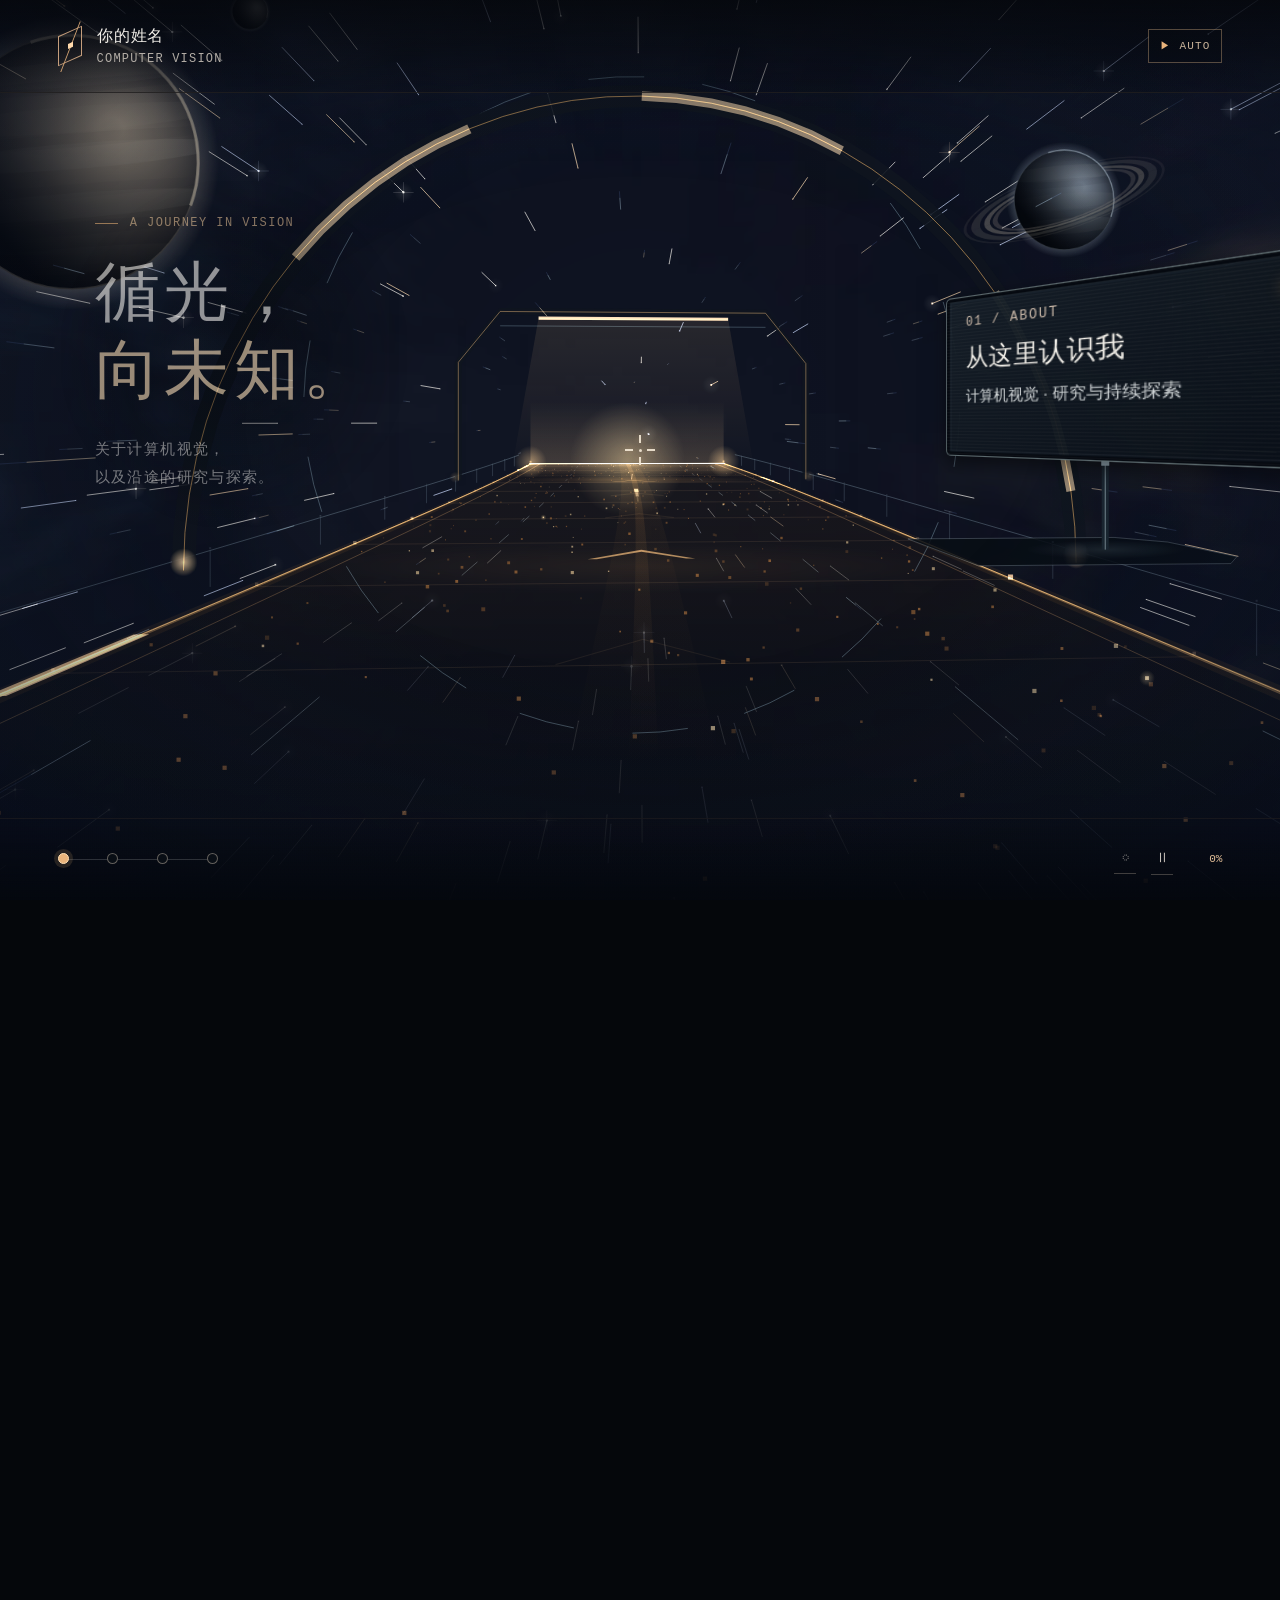
==== commit fbb1ca08: "Add an autoplay tour, on by default Once the arrival has finished, the page tours itself: it drives " ====
--- a/starway-standalone.html
+++ b/starway-standalone.html
@@ -376,7 +376,7 @@
       <span><strong>你的姓名</strong><small>COMPUTER VISION</small></span>
     </a>
     <nav class="navigation" aria-label="控制">
-      <button class="auto-button" id="autoButton" type="button" aria-pressed="false" aria-label="AUTO 自动前进"><span aria-hidden="true">▶</span><b>AUTO</b></button>
+      <button class="auto-button" id="autoButton" type="button" aria-pressed="false" aria-label="AUTO 自动播放"><span aria-hidden="true">▶</span><b>AUTO</b></button>
     </nav>
   </header>
 
@@ -1742,7 +1742,73 @@
     RoadFx.prepare(document.querySelector('#intro h1'), { delay: .12, stagger: .09, span: .38 });
     RoadFx.prepare(document.querySelector('#intro .intro-copy'), { delay: .55, stagger: .02, span: .24 });
   } else root.classList.remove('fx-intro');
-  function skipIntro() { if (boot < BOOT_END) { bootRate = 7; titled = true; window.RoadFx?.hurry(); } }
+  function skipIntro() { if (boot < BOOT_END) { acted = true; bootRate = 7; titled = true; window.RoadFx?.hurry(); } }
+  // Autoplay: a guided tour that drives to each roadside screen, turns to it, opens it, holds
+  // long enough to read, turns back and drives on; it ends facing the last screen. On by
+  // default once the arrival has finished (not under reduced motion, not with ?autoplay=0,
+  // not if the visitor already acted). Any wheel, key, click, touch or a deliberate mouse
+  // movement hands control back; the AUTO button (or Space) toggles it and replays at the end.
+  const autoplay = !reduced && new URLSearchParams(location.search).get('autoplay') !== '0';
+  let acted = false, swallowClick = false;
+  const tour = { phase: 'idle', clock: 0, t0: 0, dur: 0, index: 0, from: 0, to: 0, yaw0: 0, yaw1: 0, up0: 0, up1: 0, pointer: null };
+  const smoother = t => t * t * t * (t * (t * 6 - 15) + 10);
+  // Seconds to read a screen: grows with its text, within 5.5–10 s.
+  const readTime = item => clamp(3 + item.element.textContent.replace(/\s+/g, '').length * .035, 5.5, 10);
+  function setPhase(phase, dur) { tour.phase = phase; tour.t0 = tour.clock; tour.dur = dur; }
+  function tourBegin(intro) {
+    const i = monitors.items.findIndex(item => item.station >= target - .004);
+    tour.index = i < 0 ? monitors.items.length - 1 : i; tour.pointer = null;
+    if (intro) setPhase('hold', 2.2); else tourDrive();
+  }
+  // Drive at about 9 road units per second with an ease-in-out profile (never fast enough
+  // for hyperspace), then turn to the screen.
+  function tourDrive() {
+    tour.from = target; tour.to = monitors.items[tour.index].station;
+    if (Math.abs(tour.to - tour.from) < .002) tourTurn();
+    else setPhase('drive', clamp(Math.abs(tour.to - tour.from) * scene.routeLength / 9, 2.5, 12));
+  }
+  // Face the screen with the crosshair on the middle of its opened panel (as keyboard focus does).
+  function tourTurn() {
+    const item = monitors.items[tour.index], dx = item.anchor.x - scene.cameraX, dz = item.anchor.z - scene.camera;
+    tour.yaw0 = lookTarget; tour.up0 = pitchTarget;
+    tour.yaw1 = clamp(Math.atan2(dx, dz) - scene.heading, -maxLook, maxLook);
+    tour.up1 = clamp(Math.atan2(monitors.openMiddle(item) - 3.6, Math.hypot(dx, dz)) - Math.atan((scene.baseHorizon - scene.aimY) / scene.focal), -maxDown, maxUp);
+    setPhase('turn', 1.2);
+  }
+  // The tour clock runs only while frames are drawn, so a hidden tab never makes it jump.
+  function tourStep(dt) {
+    tour.clock += dt / 1000 * (window.__hold?.tourRate || 1); // (tourRate: test aid only)
+    const u = clamp((tour.clock - tour.t0) / tour.dur), e = smoother(u);
+    if (tour.phase === 'hold') { if (u >= 1) tourDrive(); }
+    else if (tour.phase === 'drive') {
+      target = tour.from + (tour.to - tour.from) * e; lookTarget = 0; pitchTarget = 0;
+      if (u >= 1) tourTurn();
+    } else if (tour.phase === 'turn') {
+      lookTarget = tour.yaw0 + (tour.yaw1 - tour.yaw0) * e; pitchTarget = tour.up0 + (tour.up1 - tour.up0) * e;
+      if (u > .55) monitors.keyboard = tour.index; // the screen opens as the view arrives
+      if (u >= 1) setPhase('read', readTime(monitors.items[tour.index]));
+    } else if (tour.phase === 'read') {
+      monitors.keyboard = tour.index;
+      if (u >= 1) {
+        if (tour.index >= monitors.items.length - 1) { tour.phase = 'idle'; auto = false; controls(); return; } // the last screen stays open
+        monitors.keyboard = -1; tour.yaw0 = lookTarget; tour.up0 = pitchTarget; setPhase('return', 1);
+      }
+    } else if (tour.phase === 'return') {
+      lookTarget = tour.yaw0 * (1 - e); pitchTarget = tour.up0 * (1 - e);
+      if (u >= 1) { tour.index += 1; tourDrive(); }
+    }
+    // Native scroll follows, so taking over never jumps backward.
+    autoTop = target * maxScroll();
+    if (Math.abs(scrollY - autoTop) > .5) window.scrollTo({ top: autoTop, behavior: 'instant' });
+  }
+  function startAutoplay(intro) {
+    auto = true; paused = false; reduced = false;
+    if (target >= .999) { target = 0; camera = 0; window.scrollTo(0, 0); } // at the end: play again from the start
+    autoTop = target * maxScroll(); tourBegin(intro);
+    controls(); dirty = true; last = 0; wake();
+  }
+  // Visitor input: from now on the visitor steers.
+  function takeOver() { acted = true; if (auto) stopAuto(); }
 
   // Toggle buttons keep one accessible name and report their state through aria-pressed
   // (WAI-ARIA); the AUTO button's name includes its visible text (WCAG 2.5.3).
@@ -1821,13 +1887,7 @@
         if (lateAvg > 1.3 && now - paceAt > 1500) { pace += 1; paceAt = now; lateAvg = 1; }
       } else scene.adapt(interval, budget, now);
     }
-    if (auto && !paused) {
-      // Keep native scroll in sync so stopping auto travel never jumps backward.
-      target = clamp(target + dt / 75000 * (monitors.focused >= 0 ? .18 : 1));
-      autoTop = target * maxScroll();
-      window.scrollTo({ top: autoTop, behavior: 'instant' });
-      if (target >= 1) { auto = false; controls(); }
-    }
+    if (auto && !paused) tourStep(dt);
     // Travel always follows the visitor; pausing only freezes ambient animation.
     camera = reduced ? target : camera + (target - camera) * (1 - Math.exp(-dt / 140));
     if (Math.abs(camera - target) < .000005) camera = target;
@@ -1840,7 +1900,7 @@
       if (!boot) root.classList.add('fx-go'); // the arrival starts: bars fade in now
       boot = Math.min(BOOT_END, boot + dt / 1000 * bootRate);
       if (!titled) { titled = true; window.RoadFx?.play(); } // the title decodes as the arrival starts
-      if (boot >= BOOT_END) root.classList.remove('fx-intro');
+      if (boot >= BOOT_END) { root.classList.remove('fx-intro'); if (autoplay && !acted) startAutoplay(true); }
     }
     const hold = window.__hold; // capture aid only: { boot, time } pins the effect clocks
     if (hold) { if (hold.boot != null) boot = hold.boot; if (hold.time != null) time = hold.time; }
@@ -1862,9 +1922,13 @@
     if (chained) wake();
     costs[costAt++ % costs.length] = performance.now() - begin;
   }
-  function stopAuto() { auto = false; controls(); }
+  // Stopping mid-tour releases the screen the tour was holding open (the crosshair may keep it).
+  function stopAuto() {
+    if (tour.phase !== 'idle' && monitors.keyboard === tour.index && document.activeElement !== monitors.items[tour.index].element) monitors.keyboard = -1;
+    tour.phase = 'idle'; auto = false; controls();
+  }
   function go(index) {
-    stopAuto();
+    acted = true; stopAuto();
     const station = monitors.items[clamp(Number(index), 0, 3)].station;
     window.scrollTo({ top: station * maxScroll(), behavior: reduced ? 'instant' : 'smooth' });
   }
@@ -1874,13 +1938,8 @@
     dirty = true; wake();
   }
   function toggleAuto() {
-    auto = !auto;
-    if (auto) {
-      paused = false; reduced = false;
-      if (target >= .999) { target = 0; camera = 0; window.scrollTo(0, 0); }
-      autoTop = target * maxScroll();
-    }
-    controls(); dirty = true; last = 0; wake();
+    acted = true;
+    if (auto) { stopAuto(); dirty = true; wake(); } else startAutoplay(false);
   }
   // The pointer steers only between the header and the travel bar.
   function measureBand() {
@@ -1895,6 +1954,7 @@
     controls(); dirty = true; wake();
   });
   $('sceneryButton').addEventListener('click', () => {
+    takeOver();
     scenery = !scenery;
     document.body.classList.toggle('scenery', scenery);
     $('sceneContent').inert = scenery;
@@ -1919,6 +1979,13 @@
     const over = !!onControl(event.target);
     if (over !== overControls) { overControls = over; dirty = true; wake(); }
     if (over) return;
+    // While the tour plays (or is about to), a small bump of the mouse is ignored; a deliberate
+    // movement takes over.
+    if (auto || (autoplay && !acted && boot < BOOT_END)) {
+      if (!tour.pointer) tour.pointer = { x: event.clientX, y: event.clientY };
+      if (Math.hypot(event.clientX - tour.pointer.x, event.clientY - tour.pointer.y) < Math.min(innerWidth, innerHeight) * .18) return;
+      takeOver();
+    }
     monitors.keyboard = -1;
     // Absolute mapping: where the pointer sits in the scene is where the camera looks.
     // Right looks right, up looks up; the crosshair stays in the middle of the screen.
@@ -1926,26 +1993,32 @@
     aim((event.clientX / innerWidth * 2 - 1) * maxLook, v < 0 ? -v * maxUp : -v * maxDown);
   }, { passive: true });
   window.addEventListener('pointerdown', event => {
-    if (event.pointerType !== 'touch' || onControl(event.target)) return;
+    if (onControl(event.target)) return;
+    // A press on the scene takes over; the click that follows does not also open a link.
+    if (auto) swallowClick = event.pointerType !== 'touch';
+    takeOver();
+    if (event.pointerType !== 'touch') return;
     touch = { id: event.pointerId, x: event.clientX, y: event.clientY, look: lookTarget, pitch: pitchTarget };
     monitors.keyboard = -1;
   }, { passive: true });
   for (const type of ['pointerup', 'pointercancel']) window.addEventListener(type, () => { touch = null; }, { passive: true });
   // With the cursor hidden, a click acts on whatever link sits under the crosshair.
   window.addEventListener('click', event => {
+    if (swallowClick) { swallowClick = false; return; }
     if (!aiming || onControl(event.target) || event.target.closest?.('a')) return;
     const link = monitors.aimedLink;
     if (link) { event.preventDefault(); link.click(); }
   });
-  window.addEventListener('wheel', () => { if (auto) stopAuto(); }, { passive: true });
+  window.addEventListener('wheel', takeOver, { passive: true });
   window.addEventListener('scroll', () => {
     // A scroll the auto driver did not make (touch, keys, scrollbar) hands travel back.
-    if (auto && Math.abs(scrollY - autoTop) > 3) stopAuto();
+    if (auto && Math.abs(scrollY - autoTop) > 3) takeOver();
     if (!auto) target = clamp(scrollY / maxScroll());
     dirty = true; wake();
   }, { passive: true });
   monitors.items.forEach(item => item.element.addEventListener('focus', event => {
     if (event.target !== item.element) return;
+    takeOver();
     monitors.keyboard = item.index;
     const dx = item.anchor.x - scene.cameraX, dz = item.anchor.z - scene.camera;
     // Face the screen and put the crosshair on the middle of its opened panel.
@@ -1955,7 +2028,7 @@
   document.addEventListener('keydown', event => {
     if (event.target.closest('input,textarea,select,[contenteditable=true]')) return;
     if (event.key === 'ArrowLeft' || event.key === 'ArrowRight') {
-      event.preventDefault(); monitors.keyboard = -1;
+      event.preventDefault(); takeOver(); monitors.keyboard = -1;
       aim(lookTarget + (event.key === 'ArrowRight' ? .12 : -.12));
     }
     if (event.key === 'Home' || event.key === 'End') { event.preventDefault(); go(event.key === 'Home' ? 0 : 3); }
@@ -1982,6 +2055,7 @@
   // Read-only diagnostics used by local regression checks; no user data or APIs.
   window.__routeDiagnostics = () => ({ progress: target, camera, look, lookTarget, pitch, pitchTarget, auto, paused, time,
     boot, warp: scene.warp, velocity: scene.velocity, reach: scene.reach, baseFocal: scene.baseFocal, meteor: !!scene.sky.meteor,
+    tour: tour.phase, tourIndex: tour.index, acted,
     view: { x: scene.cameraX, z: scene.camera, yaw: scene.yaw, heading: scene.heading, pitch: scene.pitch, focal: scene.focal,
       horizon: scene.horizon, baseHorizon: scene.baseHorizon, aimX: scene.aimX, aimY: scene.aimY },
     aiming, reticle: reticleState, aimedLink: monitors.aimedLink?.href || null, renderMs, band,
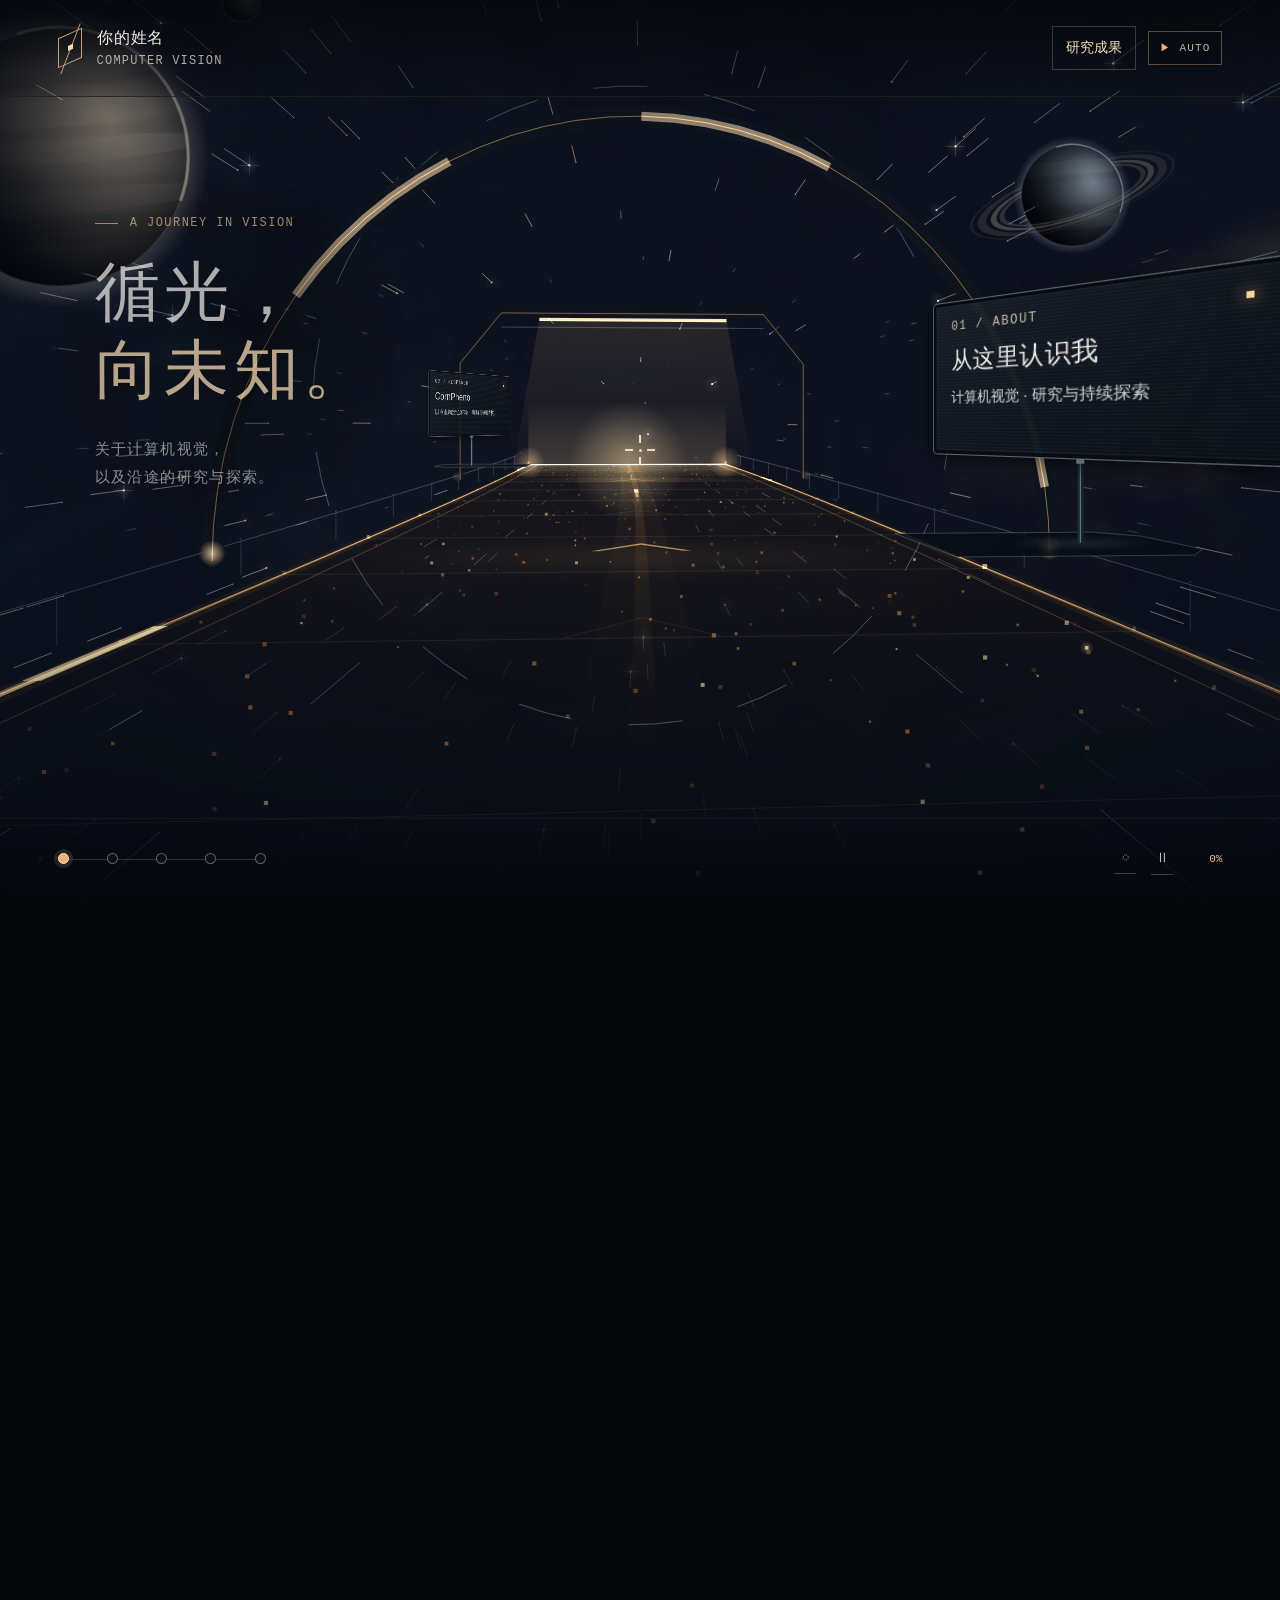
==== commit 4f02128a: "Add CornPheno 2.0 and CornPET++ research with accessible reader" ====
--- a/starway-standalone.html
+++ b/starway-standalone.html
@@ -5,13 +5,13 @@
   <meta name="viewport" content="width=device-width, initial-scale=1">
   <meta name="theme-color" content="#05070b">
   <meta name="color-scheme" content="dark">
-  <meta name="description" content="沿一条光与粒子构成的道路，探索计算机视觉研究。">
+  <meta name="description" content="沿科幻道路了解计算机视觉与玉米表型研究：CornPheno、CornPheno 2.0 与 CornPET++。">
   <title>探索之路 · 个人简历</title>
   <link rel="icon" href="data:image/svg+xml,%3Csvg xmlns='http://www.w3.org/2000/svg' viewBox='0 0 32 32'%3E%3Crect width='32' height='32' rx='7' fill='%2305070b'/%3E%3Cpath d='M8 28 15 8h2l7 20' fill='none' stroke='%23e9b47c' stroke-width='2.2' stroke-linejoin='round'/%3E%3Ccircle cx='16' cy='10' r='2.4' fill='%23ffe1b7'/%3E%3C/svg%3E">
   <link rel="canonical" href="https://lipinzhe.github.io/starway/">
   <meta property="og:type" content="website">
   <meta property="og:title" content="探索之路 · 个人简历">
-  <meta property="og:description" content="沿一条光与粒子构成的道路，探索计算机视觉研究。">
+  <meta property="og:description" content="CornPheno、CornPheno 2.0 与 CornPET++：从籽粒计数到多果穗、多性状表型分析。">
   <meta property="og:url" content="https://lipinzhe.github.io/starway/">
   <meta property="og:image" content="https://lipinzhe.github.io/starway/previews/social-card.jpg">
   <meta property="og:image:width" content="1200">
@@ -358,6 +358,58 @@
 @media(prefers-reduced-motion:reduce){*,*::before,*::after{animation:none!important}.hyperspace{display:none}}
 
 </style>
+  <style>
+/* Research uses the existing warm, dark palette in a stable reading surface. */
+.navigation{gap:12px}
+.navigation .research-button{display:inline-flex;align-items:center;justify-content:center;min-height:44px;padding:9px 13px;border:1px solid var(--line);color:var(--gold-light);font-size:14px;text-decoration:none;white-space:nowrap}
+.research-button:hover{background:#e9b47c12;border-color:var(--gold)}
+.route-map{width:208px}
+/* Five equally spaced stations: positions are also refreshed from data-station by JS. */
+#research{top:20.967742%}#work{top:41.935484%}#cornpet{top:62.903226%}#contact{top:83.870968%}
+body.reading{overflow:hidden}
+body.reading .reticle{opacity:0}
+body.reading .universe *,body.reading .scene-content *{animation-play-state:paused!important}
+#researchDialog{width:min(720px,calc(100% - 32px));max-height:calc(100dvh - 40px);margin:auto;padding:0;border:1px solid #a98a64;background:#0c121b;color:var(--ink);box-shadow:0 30px 100px #000b;overflow:hidden;cursor:auto}
+#researchDialog[open]{display:flex;flex-direction:column}
+#researchDialog::backdrop{background:#02050bd9;backdrop-filter:blur(5px)}
+.research-top{flex:none;display:flex;align-items:center;justify-content:space-between;gap:16px;padding:12px 24px;border-bottom:1px solid var(--line)}
+.research-top>span{font:12px var(--mono);letter-spacing:.04em;color:#d7b891}
+.research-top button{background:none;border:0;min-height:44px;min-width:68px;padding:8px;color:var(--ink);font-size:14px}
+.research-top button span{font-size:24px;vertical-align:-2px;margin-left:8px}
+.research-tabs{display:flex;flex-wrap:wrap;gap:4px;flex:none;padding:10px 24px;border-bottom:1px solid var(--line)}
+.research-tabs button{min-height:44px;padding:8px 12px;border:1px solid transparent;background:none;font-size:14px;color:#c6ccd2;white-space:nowrap}
+.research-tabs button[aria-pressed="true"]{border-color:#b69467;background:#e9b47c12;color:var(--gold-light)}
+.research-scroll{overflow:auto;overscroll-behavior:contain;padding:26px 32px 32px;scrollbar-width:thin}
+#researchHeading{font-size:28px;font-weight:500;line-height:1.3;margin:0 0 12px}
+.research-scroll h3{font-size:18px;line-height:1.55;font-weight:500;margin:18px 0 24px;overflow-wrap:anywhere;color:#e7e9ed}
+.research-scroll p{font-size:16px;line-height:1.85;margin:16px 0;color:#d2d8de}
+.research-scroll .research-lead{font-size:18px;color:#f0e8db}
+.research-scroll .research-status{font-size:13px;line-height:1.7;margin:0;color:#e9c392}
+.research-scroll .research-note{font-size:14px;line-height:1.8;color:#b8c2cc}
+.research-facts{margin:24px 0;border-top:1px solid var(--line);font-size:15px;line-height:1.7}
+.research-facts>div{display:grid;grid-template-columns:minmax(100px,1fr) 2fr;gap:16px;padding:12px 0;border-bottom:1px solid var(--line)}
+.research-facts dt{color:#b8c2cc}.research-facts dd{margin:0}
+.research-link{display:inline-flex;align-items:center;min-height:44px;padding:8px 0;color:var(--gold-light);text-underline-offset:5px}
+@media(max-width:760px){
+  .navigation{gap:8px}.navigation .research-button{padding:8px 10px;font-size:13px}
+  .route-map{width:184px}
+  #researchDialog{width:calc(100% - 20px);max-height:calc(100dvh - 20px)}
+  .research-top{padding:8px 16px}.research-top>span{font-size:11px}
+  .research-tabs{padding:8px 10px;gap:2px}.research-tabs button{font-size:12px;padding:8px}
+  .research-scroll{padding:22px 20px 28px}#researchHeading{font-size:26px}
+  .research-scroll h3{font-size:17px}.research-scroll .research-lead{font-size:17px}
+  .research-facts>div{grid-template-columns:1fr;gap:2px}
+}
+@media(prefers-reduced-motion:reduce){#research{top:19.565217%}#work{top:39.130435%}#cornpet{top:58.695652%}#contact{top:78.26087%}}
+@media print{
+  body.reading>*:not(#researchDialog){display:none!important}
+  body.reading #researchDialog{position:static;width:auto;max-height:none;border:0;color:#111;background:white;box-shadow:none}
+  body.reading .research-top,body.reading .research-tabs{display:none}
+  body.reading .research-scroll{overflow:visible;padding:0}
+  body.reading .research-scroll :is(p,h3,dt,dd,a){color:#111}
+}
+
+</style>
   <!-- Arrival sequence: hides the title and bars until the intro reveals them (never under reduced motion). -->
   <script>if (!matchMedia("(prefers-reduced-motion: reduce)").matches) document.documentElement.classList.add("fx-intro");</script>
 </head>
@@ -376,6 +428,7 @@
       <span><strong>你的姓名</strong><small>COMPUTER VISION</small></span>
     </a>
     <nav class="navigation" aria-label="控制">
+      <a class="research-button" id="researchButton" href="#paper-cornpheno2" data-open-paper="cornpheno2">研究成果</a>
       <button class="auto-button" id="autoButton" type="button" aria-pressed="false" aria-label="AUTO 自动播放"><span aria-hidden="true">▶</span><b>AUTO</b></button>
     </nav>
   </header>
@@ -391,22 +444,25 @@
         <article class="world-sign" data-sign-index="0" data-side="1" data-station="0" tabindex="0" aria-label="关于我">
           <span class="sign-post" aria-hidden="true"></span><div class="sign-head"><span>01 / ABOUT</span><span class="beacon" aria-hidden="true"></span></div><h2>从这里认识我</h2><p class="sign-summary">计算机视觉 · 研究与持续探索</p><div class="sign-expand"><p>我关注如何在复杂图像中定位对象、理解结构。农业是目前参与的应用场景之一。</p><dl><div><dt>研究</dt><dd>计算机视觉</dd></div><div><dt>单位</dt><dd class="unfilled">待补充</dd></div></dl></div><span class="sign-action">转动视角查看</span>
         </article>
-        <article class="world-sign" data-sign-index="1" data-side="-1" data-station=".34" tabindex="0" aria-label="CornPheno 公开研究">
+        <article class="world-sign" data-sign-index="1" data-side="-1" data-station=".25" tabindex="0" aria-label="CornPheno 公开研究">
           <span class="sign-post" aria-hidden="true"></span><div class="sign-head"><span>02 / RESEARCH</span><span class="beacon" aria-hidden="true"></span></div><h2>CornPheno</h2><p class="sign-summary">以点查询定位籽粒，理解空间结构。</p><div class="sign-expand"><p>Phenotyping corn ear kernels in the wild via point query transformer.</p><p class="sign-meta">Plant Phenomics · 2025 · 已发表</p><p>通过点查询定位玉米穗上的籽粒，再由点的空间关系提取行结构。</p><dl><div><dt>我的角色</dt><dd>主导大部分研究工作</dd></div></dl><a href="https://doi.org/10.1016/j.plaphe.2025.100129" target="_blank" rel="noopener noreferrer">阅读公开论文 ↗</a></div><span class="sign-action">转动视角查看</span>
         </article>
-        <article class="world-sign" data-sign-index="2" data-side="1" data-station=".67" tabindex="0" aria-label="正在推进的工作">
-          <span class="sign-post" aria-hidden="true"></span><div class="sign-head"><span>03 / IN PROGRESS</span><span class="beacon" aria-hidden="true"></span></div><h2>下一段探索</h2><p class="sign-summary">CornPheno 2.0 / CornPET · 撰写中</p><div class="sign-expand"><p>正在推进 CornPheno 2.0 与 CornPET 模型升级相关工作。</p><p class="sign-meta">具体结果与公开材料待补充。</p></div><span class="sign-action">转动视角查看</span>
+        <article class="world-sign" data-sign-index="2" data-side="1" data-station=".5" tabindex="0" aria-label="CornPheno 2.0，准备发表">
+          <span class="sign-post" aria-hidden="true"></span><div class="sign-head"><span>03 / PHENOTYPING</span><span class="beacon" aria-hidden="true"></span></div><h2>CornPheno 2.0</h2><p class="sign-summary">多果穗、多性状的原位表型分析。</p><div class="sign-expand"><p class="sign-meta">准备发表</p><p>结合 CornPET++ 与实例分割，同时分析多个果穗，扩展穗长、穗宽和秃尖长度测量。</p><p>通过几何建模估计整穗穗行数，已集成至 OpenPheno。</p><a href="#paper-cornpheno2" data-open-paper="cornpheno2">阅读研究介绍 ↗</a></div><span class="sign-action">转动视角查看</span>
         </article>
-        <article class="world-sign" data-sign-index="3" data-side="-1" data-station="1" tabindex="0" aria-label="联系方式">
-          <span class="sign-post" aria-hidden="true"></span><div class="sign-head"><span>04 / CONTACT</span><span class="beacon" aria-hidden="true"></span></div><h2>保持联系</h2><p class="sign-summary">让研究、合作与交流在这里相遇。</p><div class="sign-expand"><p>联系方式与正式 CV 还没有填入，补充真实信息后即可接入。</p><div class="contact-placeholder"><span>CONTACT</span><strong>联系方式待补充</strong><span aria-hidden="true">↗</span></div></div><span class="sign-action">转动视角查看</span>
+        <article class="world-sign" data-sign-index="3" data-side="-1" data-station=".75" tabindex="0" aria-label="CornPET++，MIDAS 已录用">
+          <span class="sign-post" aria-hidden="true"></span><div class="sign-head"><span>04 / EFFICIENT VISION</span><span class="beacon" aria-hidden="true"></span></div><h2>CornPET++</h2><p class="sign-summary">面向玉米籽粒计数，精简点查询模型。</p><div class="sign-expand"><p class="sign-meta">已录用 · MIDAS<br>IEEE ICDM 2026 Workshop</p><p>通过单查询分支、按查询位置计算编码和简化特征路径，减少模型计算与显存开销。</p><a href="#paper-cornpetpp" data-open-paper="cornpetpp">阅读研究介绍 ↗</a></div><span class="sign-action">转动视角查看</span>
+        </article>
+        <article class="world-sign" data-sign-index="4" data-side="1" data-station="1" tabindex="0" aria-label="联系方式">
+          <span class="sign-post" aria-hidden="true"></span><div class="sign-head"><span>05 / CONTACT</span><span class="beacon" aria-hidden="true"></span></div><h2>保持联系</h2><p class="sign-summary">让研究、合作与交流在这里相遇。</p><div class="sign-expand"><p>联系方式与正式 CV 还没有填入，补充真实信息后即可接入。</p><div class="contact-placeholder"><span>CONTACT</span><strong>联系方式待补充</strong><span aria-hidden="true">↗</span></div></div><span class="sign-action">转动视角查看</span>
         </article>
       </div>
     </div>
 
     <div class="scroll-runway" aria-hidden="true">
-      <span id="identity"></span><span id="research"></span><span id="work"></span><span id="contact"></span>
+      <span id="identity"></span><span id="research"></span><span id="work"></span><span id="cornpet"></span><span id="contact"></span>
     </div>
-    <noscript><div class="no-script"><h1>你的姓名 · 计算机视觉</h1><p>此道路体验需要启用 JavaScript。研究记录：CornPheno，Plant Phenomics，2025。CornPheno 2.0 / CornPET 升级文章撰写中。身份与联系方式待补充。</p><a href="https://doi.org/10.1016/j.plaphe.2025.100129">公开论文</a></div></noscript>
+    <noscript><div class="no-script"><h1>你的姓名 · 计算机视觉</h1><p>研究记录：CornPheno，Plant Phenomics，2025，已发表；CornPheno 2.0，多果穗、多性状原位表型分析，准备发表；CornPET++，面向籽粒计数的高效点查询模型，已获 IEEE ICDM 2026 MIDAS workshop 录用。</p><a href="https://doi.org/10.1016/j.plaphe.2025.100129">CornPheno 公开论文</a><p>启用 JavaScript 可使用道路体验和研究详情。身份与联系方式待补充。</p></div></noscript>
   </main>
 
   <footer class="travel-bar">
@@ -414,11 +470,45 @@
       <div class="route-line" aria-hidden="true"><i id="progressFill"></i></div>
       <button type="button" data-go="0" class="route-stop is-current" aria-current="step" aria-label="前往：关于我" title="关于我"></button>
       <button type="button" data-go="1" class="route-stop" aria-label="前往：CornPheno 研究" title="CornPheno 研究"></button>
-      <button type="button" data-go="2" class="route-stop" aria-label="前往：下一段探索" title="下一段探索"></button>
-      <button type="button" data-go="3" class="route-stop" aria-label="前往：联系方式" title="联系方式"></button>
+      <button type="button" data-go="2" class="route-stop" aria-label="前往：CornPheno 2.0" title="CornPheno 2.0"></button>
+      <button type="button" data-go="3" class="route-stop" aria-label="前往：CornPET++" title="CornPET++"></button>
+      <button type="button" data-go="4" class="route-stop" aria-label="前往：联系方式" title="联系方式"></button>
     </nav>
     <div class="scene-tools"><button id="sceneryButton" type="button" aria-pressed="false" aria-label="隐藏路牌">◌</button><button id="motionButton" type="button" aria-pressed="false" aria-label="暂停动态">Ⅱ</button><span id="progressText">0%</span></div>
   </footer>
+  <dialog id="researchDialog" aria-labelledby="researchHeading">
+    <div class="research-top"><span>RESEARCH / 研究成果</span><button id="closeResearch" type="button" aria-label="关闭研究介绍">关闭 <span aria-hidden="true">×</span></button></div>
+    <nav class="research-tabs" aria-label="选择研究"><button type="button" data-paper-tab="cornpheno" aria-pressed="false">CornPheno</button><button type="button" data-paper-tab="cornpheno2" aria-pressed="false">CornPheno 2.0</button><button type="button" data-paper-tab="cornpetpp" aria-pressed="false">CornPET++</button></nav>
+    <div class="research-scroll">
+      <h2 id="researchHeading" tabindex="-1">研究成果</h2>
+      <article id="paper-cornpheno" data-paper-panel="cornpheno" data-title="CornPheno" hidden>
+        <p class="research-status">已发表 · Plant Phenomics · 2025</p>
+        <h3 lang="en">CornPheno: Phenotyping corn ear kernels in the wild via point query transformer</h3>
+        <p>通过手机图像分析玉米果穗。CornPET 预测可见籽粒中心，UNICORN 根据点的空间关系识别穗行，获得籽粒数、行结构与每行籽粒数。</p>
+        <p>这项工作构成了后续 CornPET++ 模型优化和 CornPheno 2.0 多果穗、多性状分析的基础。</p>
+        <a class="research-link" href="https://doi.org/10.1016/j.plaphe.2025.100129" target="_blank" rel="noopener noreferrer">阅读公开论文 ↗</a>
+      </article>
+      <article id="paper-cornpheno2" data-paper-panel="cornpheno2" data-title="CornPheno 2.0" hidden>
+        <p class="research-status">准备发表</p>
+        <h3 lang="en">CornPheno 2.0: From Single-Face, Single-Ear Kernel Counting to Whole-Ear, Multi-Ear In-Situ Phenotyping</h3>
+        <p class="research-lead">将单果穗、单面籽粒计数扩展到多果穗、多性状的原位表型分析。</p>
+        <p>结合 CornPET++ 与 YOLO 实例分割，在同一张图像中分离多个果穗，再进行籽粒定位与逐穗分析。新增穗长、穗宽和秃尖长度测量，并利用已知尺寸的参照物完成物理尺度换算。</p>
+        <p>通过几何建模估计整穗穗行数，同时扩充不规则果穗等复杂样本。完整流程已集成至 OpenPheno 微信小程序。</p>
+        <dl class="research-facts"><div><dt>研究重点</dt><dd>多果穗处理、形态测量与穗行估计</dd></div><div><dt>与 CornPET++ 的关系</dt><dd>将高效计数模型整合进完整表型流程</dd></div></dl>
+        <p class="research-note">公开论文链接将在发布后补充。</p>
+      </article>
+      <article id="paper-cornpetpp" data-paper-panel="cornpetpp" data-title="CornPET++" hidden>
+        <p class="research-status">已录用 · MIDAS · IEEE ICDM 2026 Workshop</p>
+        <h3 lang="en">Corn Ears Are Not Crowds: CornPET++ for Streamlined Corn Kernel Counting</h3>
+        <p class="research-lead">围绕玉米籽粒的尺度和空间结构，重新组织从人群计数迁移而来的点查询模型。</p>
+        <p>通过单查询分支、仅在查询位置计算位置编码、简化特征与上下文处理路径，并结合混合精度执行，降低模型计算和显存开销。研究比较了 16 种逐步精简的配置。</p>
+        <dl class="research-facts"><div><dt>参数量</dt><dd>约为 CornPET 基线的 10.9%</dd></div><div><dt>计算量</dt><dd>约为基线的 9.6%</dd></div><div><dt>峰值分配显存</dt><dd>平均约为基线的 8.8%</dd></div></dl>
+        <p class="research-note">结果来自稿件中的模型对比：计算量为估算 FLOPs，显存在 RTX 3090 上测量；这些指标描述模型开销，不代表整套应用的端到端速度。</p>
+        <p class="research-note" lang="en">MIDAS: Multimodal Data Mining for Sustainable Agriculture.</p>
+        <p class="research-note">公开论文链接将在发布后补充。</p>
+      </article>
+    </div>
+  </dialog>
   <div id="toast" class="toast" role="status" aria-live="polite"></div>
   <script>/* assets/space-panorama-data.js */
 /* Generated by work/road-design/panorama/bake.cjs — procedural panorama, no external source. */
@@ -1712,7 +1802,7 @@
 })();
 
 </script>
-  <script>/* assets/journey.js */
+  <script>/* assets/journey.js?v=20261026-research */
 (() => {
   'use strict';
   const $ = id => document.getElementById(id);
@@ -1723,13 +1813,20 @@
   const dots = [...document.querySelectorAll('.route-stop')];
   // The scroll range only changes on resize; reading scrollHeight per event could force layout.
   let scrollRange = 1;
-  const measureScroll = () => { scrollRange = Math.max(1, document.documentElement.scrollHeight - innerHeight); };
+  const measureScroll = () => {
+    scrollRange = Math.max(1, document.documentElement.scrollHeight - innerHeight);
+    document.querySelectorAll('.scroll-runway > span').forEach((anchor, index) => {
+      const item = monitors.items[index];
+      if (item) anchor.style.top = `${item.station * scrollRange}px`;
+    });
+  };
   const maxScroll = () => scrollRange;
   const clamp = (v, min = 0, max = 1) => Math.max(min, Math.min(max, v));
   // Look limits in radians: yaw either way, pitch up / down.
   const maxLook = 1.1, maxUp = .42, maxDown = .3;
   let target = 0, camera = 0, lookTarget = 0, look = 0, pitchTarget = 0, pitch = 0;
   let paused = reducedQuery.matches, reduced = reducedQuery.matches;
+  let reading = false, pausedBeforeReading = paused, pendingFocus = -1;
   let auto = false, autoTop = 0, scenery = false, raf = 0, last = 0, time = 0, dirty = true;
   let touch = null, aiming = false, overControls = false, band = { top: 0, bottom: innerHeight }, reticleState = '', renderMs = 0;
   // Arrival: the boot clock drives the scene's timeline (RoadScene.effects) and the title
@@ -1822,7 +1919,9 @@
   // Last values written to the DOM, so a frame only touches what actually changed.
   const shown = { fill: '', text: '', current: -1, intro: -1, hyper: '', hyperVis: 'hidden' };
   function ui() {
-    const fill = `scaleX(${target.toFixed(3)})`, text = `${Math.round(target * 100)}%`, current = Math.round(target * 3);
+    const fill = `scaleX(${target.toFixed(3)})`, text = `${Math.round(target * 100)}%`;
+    const current = monitors.items.reduce((nearest, item, index, items) =>
+      Math.abs(item.station - target) < Math.abs(items[nearest].station - target) ? index : nearest, 0);
     if (fill !== shown.fill) $('progressFill').style.transform = shown.fill = fill;
     if (text !== shown.text) $('progressText').textContent = shown.text = text;
     if (current !== shown.current) {
@@ -1848,7 +1947,7 @@
     const state = overControls ? 'idle' : monitors.aim;
     if (state !== reticleState) { reticle.dataset.state = reticleState = state; }
   }
-  function wake() { if (!raf && !document.hidden) raf = requestAnimationFrame(frame); }
+  function wake() { if (!raf && !document.hidden && !reading) raf = requestAnimationFrame(frame); }
   const costs = new Float32Array(240), gaps = new Float32Array(240); let costAt = 0, gapAt = 0, chained = false;
   // Frame pacing: drawn frames land on a whole number of display refreshes (about
   // 55–90 fps), so a 165 Hz panel gets evenly spaced frames at 82.5 fps instead of
@@ -1917,6 +2016,13 @@
       monitors.drawStands();
       renderMs += (performance.now() - t0 - renderMs) * .1;
       ui(); dirty = false;
+      if (pendingFocus >= 0) {
+        const item = monitors.items[pendingFocus];
+        if (Math.abs(camera - item.station) < .001 && item.visible && item.opening > .95) {
+          pendingFocus = -1;
+          item.element.focus({ preventScroll: true });
+        }
+      }
     }
     chained = !paused || changing || settling;
     if (chained) wake();
@@ -1927,10 +2033,20 @@
     if (tour.phase !== 'idle' && monitors.keyboard === tour.index && document.activeElement !== monitors.items[tour.index].element) monitors.keyboard = -1;
     tour.phase = 'idle'; auto = false; controls();
   }
-  function go(index) {
+  function go(index, focus = true) {
     acted = true; stopAuto();
-    const station = monitors.items[clamp(Number(index), 0, 3)].station;
-    window.scrollTo({ top: station * maxScroll(), behavior: reduced ? 'instant' : 'smooth' });
+    const item = monitors.items[clamp(Math.round(Number(index)), 0, monitors.items.length - 1)];
+    if (!item) return;
+    boot = BOOT_END; root.classList.remove('fx-intro'); window.RoadFx?.hurry();
+    const z = item.station * scene.routeLength, x = scene.center(z);
+    const heading = Math.atan2(scene.center(z + 28) - x, 28);
+    const dx = item.anchor.x - x, dz = item.anchor.z - z;
+    const up = Math.atan2(monitors.openMiddle(item) - 3.6, Math.hypot(dx, dz)) - Math.atan((scene.baseHorizon - scene.aimY) / scene.baseFocal);
+    target = item.station;
+    monitors.keyboard = item.index;
+    pendingFocus = focus ? item.index : -1;
+    window.scrollTo({ top: target * maxScroll(), behavior: 'instant' });
+    aim(Math.atan2(dx, dz) - heading, up);
   }
   function aim(yaw, up = pitchTarget) {
     lookTarget = clamp(yaw, -maxLook, maxLook);
@@ -1963,12 +2079,13 @@
   document.querySelectorAll('[data-go]').forEach(button => button.addEventListener('click', e => {
     e.preventDefault(); go(button.dataset.go);
   }));
-  const onControl = target => target instanceof Element && target.closest('.masthead,.travel-bar');
+  const onControl = target => target instanceof Element && target.closest('.masthead,.travel-bar,dialog[open]');
   for (const type of ['wheel', 'keydown', 'pointerdown']) window.addEventListener(type, skipIntro, { passive: true });
   // Any input ends calm pacing at once.
   for (const type of ['pointermove', 'pointerdown', 'wheel', 'scroll', 'keydown'])
     window.addEventListener(type, () => { inputAt = performance.now(); }, { passive: true, capture: true });
   window.addEventListener('pointermove', event => {
+    if (reading) return;
     if (event.pointerType === 'touch') {
       if (touch && event.pointerId === touch.id)
         aim(touch.look + (event.clientX - touch.x) / innerWidth * 1.9, touch.pitch - (event.clientY - touch.y) / innerHeight * 1.2);
@@ -1986,7 +2103,7 @@
       if (Math.hypot(event.clientX - tour.pointer.x, event.clientY - tour.pointer.y) < Math.min(innerWidth, innerHeight) * .18) return;
       takeOver();
     }
-    monitors.keyboard = -1;
+    monitors.keyboard = -1; pendingFocus = -1;
     // Absolute mapping: where the pointer sits in the scene is where the camera looks.
     // Right looks right, up looks up; the crosshair stays in the middle of the screen.
     const v = clamp((event.clientY - band.top) / (band.bottom - band.top)) * 2 - 1;
@@ -1999,7 +2116,7 @@
     takeOver();
     if (event.pointerType !== 'touch') return;
     touch = { id: event.pointerId, x: event.clientX, y: event.clientY, look: lookTarget, pitch: pitchTarget };
-    monitors.keyboard = -1;
+    monitors.keyboard = -1; pendingFocus = -1;
   }, { passive: true });
   for (const type of ['pointerup', 'pointercancel']) window.addEventListener(type, () => { touch = null; }, { passive: true });
   // With the cursor hidden, a click acts on whatever link sits under the crosshair.
@@ -2019,6 +2136,7 @@
   monitors.items.forEach(item => item.element.addEventListener('focus', event => {
     if (event.target !== item.element) return;
     takeOver();
+    if (Math.abs(target - item.station) > .001) { go(item.index, false); return; }
     monitors.keyboard = item.index;
     const dx = item.anchor.x - scene.cameraX, dz = item.anchor.z - scene.camera;
     // Face the screen and put the crosshair on the middle of its opened panel.
@@ -2026,12 +2144,13 @@
     aim(Math.atan2(dx, dz) - scene.heading, up);
   }));
   document.addEventListener('keydown', event => {
+    if (reading) return;
     if (event.target.closest('input,textarea,select,[contenteditable=true]')) return;
     if (event.key === 'ArrowLeft' || event.key === 'ArrowRight') {
       event.preventDefault(); takeOver(); monitors.keyboard = -1;
       aim(lookTarget + (event.key === 'ArrowRight' ? .12 : -.12));
     }
-    if (event.key === 'Home' || event.key === 'End') { event.preventDefault(); go(event.key === 'Home' ? 0 : 3); }
+    if (event.key === 'Home' || event.key === 'End') { event.preventDefault(); go(event.key === 'Home' ? 0 : monitors.items.length - 1); }
     if (event.key === 'Escape' && monitors.keyboard >= 0) { monitors.keyboard = -1; document.activeElement?.blur?.(); aim(0, 0); }
     if (event.code === 'Space' && !event.target.closest('button,a')) { event.preventDefault(); toggleAuto(); }
   });
@@ -2050,10 +2169,20 @@
     if (reduced) { boot = BOOT_END; root.classList.remove('fx-intro'); }
     wake();
   });
+  document.addEventListener('research:open', () => {
+    pausedBeforeReading = paused; reading = true;
+    takeOver(); paused = true; pendingFocus = -1;
+    boot = BOOT_END; root.classList.remove('fx-intro'); window.RoadFx?.hurry();
+    cancelAnimationFrame(raf); raf = 0; controls();
+  });
+  document.addEventListener('research:close', () => {
+    reading = false; paused = pausedBeforeReading || reducedQuery.matches;
+    controls(); last = 0; dirty = true; wake();
+  });
   scene.onready = () => { dirty = true; wake(); };
   monitors.onmeasured = () => { dirty = true; wake(); };
   // Read-only diagnostics used by local regression checks; no user data or APIs.
-  window.__routeDiagnostics = () => ({ progress: target, camera, look, lookTarget, pitch, pitchTarget, auto, paused, time,
+  window.__routeDiagnostics = () => ({ progress: target, camera, look, lookTarget, pitch, pitchTarget, auto, paused, reading, time,
     boot, warp: scene.warp, velocity: scene.velocity, reach: scene.reach, baseFocal: scene.baseFocal, meteor: !!scene.sky.meteor,
     tour: tour.phase, tourIndex: tour.index, acted,
     view: { x: scene.cameraX, z: scene.camera, yaw: scene.yaw, heading: scene.heading, pitch: scene.pitch, focal: scene.focal,
@@ -2069,5 +2198,85 @@
 })();
 
 </script>
+  <script>/* assets/research.js */
+/* Public summaries only. The reader works independently of the scene renderer. */
+(() => {
+  'use strict';
+  const dialog = document.getElementById('researchDialog');
+  const heading = document.getElementById('researchHeading');
+  const panels = [...dialog.querySelectorAll('[data-paper-panel]')];
+  const tabs = [...dialog.querySelectorAll('[data-paper-tab]')];
+  const valid = id => panels.some(panel => panel.dataset.paperPanel === id);
+  const fromHash = () => location.hash.startsWith('#paper-') ? location.hash.slice(7) : '';
+  let returnFocus = null, returnHash = '', ownsEntry = false;
+
+  function show(id) {
+    if (!valid(id)) return;
+    const opening = !dialog.open;
+    if (opening) {
+      returnFocus = document.activeElement;
+      document.body.classList.add('reading');
+      dialog.showModal();
+      document.dispatchEvent(new Event('research:open'));
+    }
+    panels.forEach(panel => {
+      panel.hidden = panel.dataset.paperPanel !== id;
+      if (!panel.hidden) heading.textContent = panel.dataset.title;
+    });
+    tabs.forEach(tab => tab.setAttribute('aria-pressed', String(tab.dataset.paperTab === id)));
+    dialog.querySelector('.research-scroll').scrollTop = 0;
+    heading.focus({ preventScroll: true });
+  }
+
+  function syncHash() {
+    const id = fromHash();
+    if (valid(id)) show(id);
+    else if (dialog.open) dialog.close();
+  }
+
+  function open(id) {
+    if (!valid(id)) return;
+    if (!dialog.open) {
+      returnHash = location.hash;
+      ownsEntry = true;
+      history.pushState(history.state, '', `#paper-${id}`);
+    } else history.replaceState(history.state, '', `#paper-${id}`);
+    show(id);
+  }
+
+  function close() {
+    if (ownsEntry) { ownsEntry = false; history.back(); }
+    else {
+      history.replaceState(history.state, '', `${location.pathname}${location.search}${returnHash}`);
+      dialog.close();
+    }
+  }
+
+  document.querySelectorAll('[data-open-paper]').forEach(link => link.addEventListener('click', event => {
+    if (event.ctrlKey || event.metaKey || event.shiftKey || event.altKey || event.button > 0) return;
+    event.preventDefault();
+    open(link.dataset.openPaper);
+  }));
+  tabs.forEach(tab => tab.addEventListener('click', () => open(tab.dataset.paperTab)));
+  document.getElementById('closeResearch').addEventListener('click', close);
+  dialog.addEventListener('cancel', event => { event.preventDefault(); close(); });
+  dialog.addEventListener('click', event => {
+    if (event.target !== dialog) return;
+    const r = dialog.getBoundingClientRect();
+    if (event.clientX < r.left || event.clientX > r.right || event.clientY < r.top || event.clientY > r.bottom) close();
+  });
+  dialog.addEventListener('close', () => {
+    document.body.classList.remove('reading');
+    document.dispatchEvent(new Event('research:close'));
+    const focus = returnFocus?.isConnected && !returnFocus.closest('[inert]') ? returnFocus : document.getElementById('researchButton');
+    focus?.focus({ preventScroll: true });
+    ownsEntry = false;
+  });
+  addEventListener('popstate', syncHash);
+  addEventListener('hashchange', syncHash);
+  syncHash();
+})();
+
+</script>
 </body>
 </html>
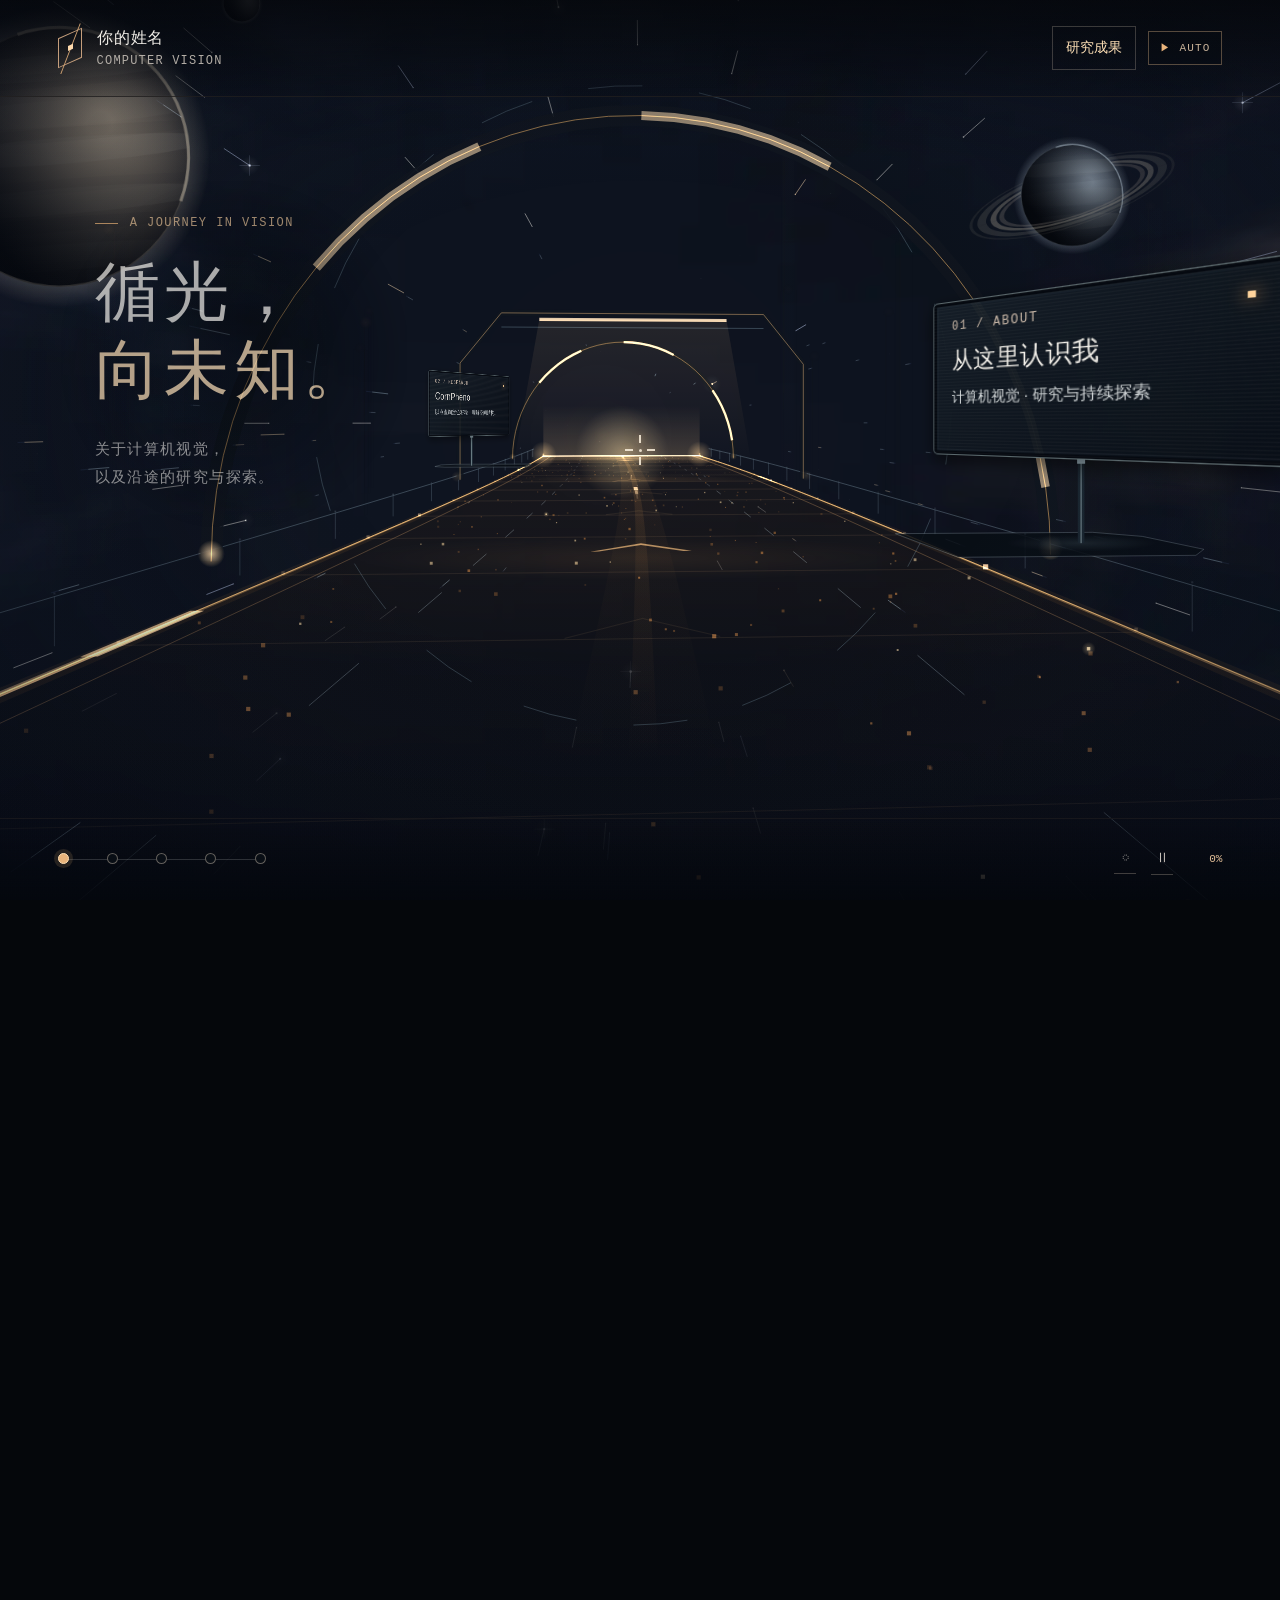
==== commit 10dede3f: "Reduce startup, GPU memory and idle rendering costs" ====
--- a/starway-standalone.html
+++ b/starway-standalone.html
@@ -300,7 +300,7 @@
 /* ---- Effects: arrival, hyperspace, holographic screens, reticle lock-on ----
    Everything animates transform / opacity (compositor work) or runs briefly; all of it is
    switched off under prefers-reduced-motion. */
-.hyperspace{position:absolute;inset:0;z-index:2;pointer-events:none;opacity:0;visibility:hidden;will-change:opacity;
+.hyperspace{position:absolute;inset:0;z-index:2;pointer-events:none;opacity:0;visibility:hidden;
   background:radial-gradient(ellipse 72% 64% at 50% 47%,transparent 40%,rgba(72,112,190,.15) 70%,rgba(22,46,104,.44) 100%)}
 /* The bars appear when the scene is ready and the arrival starts (html.fx-go, set by journey.js),
    so every control works the moment it is visible; without scripts they appear after 5 s. */
@@ -357,6 +357,10 @@
 .scene-tools button::after{content:"";position:absolute;inset:-12px -6px}
 @media(prefers-reduced-motion:reduce){*,*::before,*::after{animation:none!important}.hyperspace{display:none}}
 
+.fx-reveal{animation:label-reveal .4s ease-out both}
+@keyframes label-reveal{from{opacity:.45}to{opacity:1}}
+body.scene-idle :is(.world-sign,.reticle),body.scene-idle .world-sign *,body.scene-idle .reticle::after{animation-play-state:paused!important}
+
 </style>
   <style>
 /* Research uses the existing warm, dark palette in a stable reading surface. */
@@ -371,7 +375,7 @@
 body.reading .universe *,body.reading .scene-content *{animation-play-state:paused!important}
 #researchDialog{width:min(720px,calc(100% - 32px));max-height:calc(100dvh - 40px);margin:auto;padding:0;border:1px solid #a98a64;background:#0c121b;color:var(--ink);box-shadow:0 30px 100px #000b;overflow:hidden;cursor:auto}
 #researchDialog[open]{display:flex;flex-direction:column}
-#researchDialog::backdrop{background:#02050bd9;backdrop-filter:blur(5px)}
+#researchDialog::backdrop{background:#02050bef;backdrop-filter:none}
 .research-top{flex:none;display:flex;align-items:center;justify-content:space-between;gap:16px;padding:12px 24px;border-bottom:1px solid var(--line)}
 .research-top>span{font:12px var(--mono);letter-spacing:.04em;color:#d7b891}
 .research-top button{background:none;border:0;min-height:44px;min-width:68px;padding:8px;color:var(--ink);font-size:14px}
@@ -410,8 +414,7 @@
 }
 
 </style>
-  <!-- Arrival sequence: hides the title and bars until the intro reveals them (never under reduced motion). -->
-  <script>if (!matchMedia("(prefers-reduced-motion: reduce)").matches) document.documentElement.classList.add("fx-intro");</script>
+  <!-- Critical text and controls are visible before the optional scene starts. -->
 </head>
 <body>
   <!-- Confirmed: scroll controls travel; the mouse (or a touch drag) turns the camera
@@ -510,13 +513,9 @@
     </div>
   </dialog>
   <div id="toast" class="toast" role="status" aria-live="polite"></div>
-  <script>/* assets/space-panorama-data.js */
-/* Generated by work/road-design/panorama/bake.cjs — procedural panorama, no external source. */
-window.SPACE_PANORAMA = '[data-uri]';
-
-</script>
-  <script>/* assets/sky-panorama.js */
-/* Panoramic sky. assets/space-panorama.jpg is an equirectangular star/nebula
+  <script>/* assets/sky-panorama.js?v=20261026-perf */
+window.SPACE_PANORAMA="[data-uri]";
+/* Panoramic sky. Small WebP assets contain an equirectangular star/nebula
    panorama baked procedurally (work/road-design/panorama). WebGL maps every
    pixel with exactly the road camera's projection, so the sky turns with the
    view and with the road's heading; a 2D strip renderer is the fallback.
@@ -531,46 +530,27 @@
   // Mirrors generator.js: galactic band plane and the quiet corridor down the road.
   const BAND = norm(cross(dir(100 * DEG, -4 * DEG), dir(10 * DEG, 38 * DEG)));
   const STAR_COLORS = ['rgb(205,220,255)', 'rgb(240,238,232)', 'rgb(255,221,178)'];
-  // Nebula centres (generator.js clouds) that host the occasional light echo.
-  const ECHOES = [[-62, 8], [54, 2], [118, 18], [-20, 40]].map(([p, t]) => dir(p * DEG, t * DEG));
   const VERT = 'attribute vec2 p;void main(){gl_Position=vec4(p,0.,1.);}';
   const FRAG = `#ifdef GL_FRAGMENT_PRECISION_HIGH
 precision highp float;
 #else
 precision mediump float;
 #endif
-uniform sampler2D tex;uniform vec2 res,foe;uniform float dpr,yaw,vanX,horizon,focal,time,bright,warp;uniform vec4 echo;
-vec2 lookup(vec2 css,out vec3 d){
+uniform sampler2D tex;uniform vec2 res,foe;uniform float dpr,yaw,vanX,horizon,focal,bright,warp;
+vec2 lookup(vec2 css){
   float a=atan((css.x-vanX)/focal);
   float th=atan((horizon-css.y)*cos(a)/focal),lon=yaw+a;
-  d=vec3(sin(lon)*cos(th),sin(th),cos(lon)*cos(th));
   return vec2(fract(lon/6.2831853+.5),.5-th/3.1415927);
-}
-float h3(vec3 p){p=fract(p*vec3(.1031,.103,.0973));p+=dot(p,p.yxz+33.33);return fract((p.x+p.y)*p.z);}
-float n3(vec3 x){
-  vec3 i=floor(x),f=fract(x);f=f*f*(3.-2.*f);
-  return mix(mix(mix(h3(i),h3(i+vec3(1,0,0)),f.x),mix(h3(i+vec3(0,1,0)),h3(i+vec3(1,1,0)),f.x),f.y),
-             mix(mix(h3(i+vec3(0,0,1)),h3(i+vec3(1,0,1)),f.x),mix(h3(i+vec3(0,1,1)),h3(i+vec3(1,1,1)),f.x),f.y),f.z);
 }
 void main(){
   vec2 css=vec2(gl_FragCoord.x,res.y-gl_FragCoord.y)/dpr;
-  vec3 d;vec2 uv=lookup(css,d);
-  // Living nebula: a slow flow field nudges the lookup (seamless: noise over the view
-  // direction, not the texture), and a second field lets the gas brighten and dim.
-  vec3 q=d*2.3+vec3(0.,time*.021,time*.013);
-  vec2 flow=vec2(n3(q),n3(q+vec3(7.1,3.3,1.7)))-.5;
-  vec3 col=texture2D(tex,uv+flow*vec2(.0012,.0016)).rgb;
-  float gas=smoothstep(.025,.2,dot(col,vec3(.3,.55,.15)));
-  float breath=n3(d*3.1+flow.xyx*1.4+vec3(time*.05,-time*.034,time*.04))*.66+n3(d*6.7-vec3(time*.06,0.,time*.045))*.34;
-  col*=1.+(breath-.5)*.6*gas;
-  // Light echo: a shell of light expanding through one nebula now and then.
-  if(echo.w>.001){float ang=acos(clamp(dot(d,echo.xyz),-1.,1.)),r=(ang-echo.w*.8)/.055;col*=1.+exp(-r*r)*(1.-echo.w)*smoothstep(0.,.05,echo.w)*1.1*gas;}
-  // Hyperspace: a zoom smear along the rays from the direction of travel, faintly blueshifted.
+  // Nebula detail is baked into the small texture. No per-pixel procedural noise.
+  vec3 col=texture2D(tex,lookup(css)).rgb;
   if(abs(warp)>.004){
-    vec3 acc=col,dd;
-    for(int i=1;i<6;i++)acc+=texture2D(tex,lookup(foe+(css-foe)*(1.-warp*.032*float(i)),dd)).rgb;
+    vec3 acc=col;
+    for(int i=1;i<3;i++)acc+=texture2D(tex,lookup(foe+(css-foe)*(1.-warp*.07*float(i)))).rgb;
     float r=length(css-foe)/focal;
-    col=acc/6.*mix(vec3(1.),vec3(.9,.98,1.16)*(1.+.35*exp(-r*r*3.)),abs(warp));
+    col=acc/3.*mix(vec3(1.),vec3(.9,.98,1.16)*(1.+.35*exp(-r*r*3.)),abs(warp));
   }
   gl_FragColor=vec4(col*bright,1.);
 }`;
@@ -580,7 +560,7 @@
   function planetSprite(r, { lit, dark, bands, ring, rim }) {
     const pad = ring ? 2.45 : 1.25, size = Math.ceil(r * pad * 2), cv = document.createElement('canvas');
     cv.width = cv.height = size;
-    const c = cv.getContext('2d'), o = size / 2, lx = .62, ly = -.5;
+    const c = cv.getContext('2d', { willReadFrequently: true }), o = size / 2, lx = .62, ly = -.5;
     const ringPass = front => {
       if (!ring) return;
       c.save(); c.translate(o, o); c.rotate(-.32); c.scale(1, .28);
@@ -622,8 +602,12 @@
       this.paints = 0;
       this.last = '';
       this.gl = null; this.mode = 'pending';
-      // Embedded data URI keeps WebGL usable when the page is opened from disk.
-      this.src = window.SPACE_PANORAMA || 'assets/space-panorama.jpg';
+      const small = Math.min(innerWidth, innerHeight) < 600 || matchMedia('(pointer: coarse)').matches;
+      this.textureLimit = small ? 1024 : 2048;
+      this.spriteLimit = small ? 128 : 256;
+      this.starLimit = small ? 1200 : 2400;
+      // Online textures load independently; the standalone build embeds the 2048px source.
+      this.src = window.SPACE_PANORAMA || `assets/space-panorama-${this.textureLimit}.webp`;
       this.image = null;
       // The first GPU context handshake (~50–150 ms) and the star generation each run as their
       // own task right after startup, so neither lengthens the script-evaluation task.
@@ -640,24 +624,26 @@
         return { x, y, z, radius: Math.tan(b.deg * DEG) * b.dist, style: b.style, sprite: null, spriteR: 0 };
       });
       this.glow = document.createElement('canvas'); this.glow.width = this.glow.height = 32;
-      const g = this.glow.getContext('2d'), rg = g.createRadialGradient(16, 16, 0, 16, 16, 16);
+      const g = this.glow.getContext('2d', { willReadFrequently: true }), rg = g.createRadialGradient(16, 16, 0, 16, 16, 16);
       rg.addColorStop(0, 'rgba(255,255,255,.9)'); rg.addColorStop(.18, 'rgba(255,255,255,.28)'); rg.addColorStop(1, 'rgba(255,255,255,0)');
       g.fillStyle = rg; g.fillRect(0, 0, 32, 32);
     }
     init() {
+      if (this.suspended || this.mode !== 'pending') return;
       const canvas = this.canvas;
-      this.gl = canvas.getContext('webgl', { alpha: false, antialias: false, depth: false, powerPreference: 'low-power' });
+      // Loose local files use the 2D path; the self-contained HTML also supports WebGL offline.
+      this.gl = location.protocol === 'file:' && !window.SPACE_PANORAMA ? null : canvas.getContext('webgl', { alpha: false, antialias: false, depth: false, stencil: false, powerPreference: 'low-power' });
       this.mode = this.gl && this.initGL() ? 'webgl' : '2d';
       if (this.mode === 'webgl') { this.gl.viewport(0, 0, canvas.width, canvas.height); this.parallel = this.gl.getExtension('KHR_parallel_shader_compile'); }
-      else this.ctx = canvas.getContext('2d');
+      else this.ctx = canvas.getContext('2d', { alpha: false, willReadFrequently: true });
       // A lost GPU context (driver reset) falls back to the 2D renderer rather than a black sky.
       canvas.addEventListener('webglcontextlost', event => { event.preventDefault(); if (this.mode === 'webgl') { this.toFallback(); this.onready?.(); } });
       this.load();
     }
     // Every star is drawn crisply per frame; 72 azimuth bins keep the loop to the view. Stars are
-    // made 2500 per task so no single task runs long.
-    makeStars(left = window.innerWidth < 761 ? 5000 : 8000) {
-      const batch = Math.min(left, 2500);
+    // made 250 per task so no single task runs long.
+    makeStars(left = this.starLimit) {
+      const batch = Math.min(left, 250);
       for (let made = 0; made < batch;) {
         const z = random() * 2 - 1, phi = random() * TAU - Math.PI, theta = Math.asin(z);
         if (theta < -1) continue;
@@ -677,8 +663,10 @@
     // (which would wait for the compiler) until finishGL(), so startup is not blocked.
     initGL() {
       const gl = this.gl, sh = (type, src) => { const s = gl.createShader(type); gl.shaderSource(s, src); gl.compileShader(s); return s; };
-      const prog = gl.createProgram(); gl.attachShader(prog, sh(gl.VERTEX_SHADER, VERT)); gl.attachShader(prog, sh(gl.FRAGMENT_SHADER, FRAG));
+      const prog = gl.createProgram(), vert = sh(gl.VERTEX_SHADER, VERT), frag = sh(gl.FRAGMENT_SHADER, FRAG);
+      gl.attachShader(prog, vert); gl.attachShader(prog, frag);
       gl.linkProgram(prog); this.prog = prog;
+      gl.deleteShader(vert); gl.deleteShader(frag);
       gl.clearColor(.012, .024, .043, 1); gl.clear(gl.COLOR_BUFFER_BIT);
       return true;
     }
@@ -697,60 +685,72 @@
       const gl = this.gl, prog = this.prog;
       if (!gl.getProgramParameter(prog, gl.LINK_STATUS)) return false;
       gl.useProgram(prog);
-      const buf = gl.createBuffer(); gl.bindBuffer(gl.ARRAY_BUFFER, buf);
+      if (this.buffer) return true;
+      const buf = this.buffer = gl.createBuffer(); gl.bindBuffer(gl.ARRAY_BUFFER, buf);
       gl.bufferData(gl.ARRAY_BUFFER, new Float32Array([-1, -1, 3, -1, -1, 3]), gl.STATIC_DRAW);
       const loc = gl.getAttribLocation(prog, 'p'); gl.enableVertexAttribArray(loc); gl.vertexAttribPointer(loc, 2, gl.FLOAT, false, 0, 0);
-      this.u = {}; for (const n of ['tex', 'res', 'dpr', 'yaw', 'vanX', 'horizon', 'focal', 'time', 'bright', 'warp', 'foe', 'echo']) this.u[n] = gl.getUniformLocation(prog, n);
+      this.u = {}; for (const n of ['tex', 'res', 'dpr', 'yaw', 'vanX', 'horizon', 'focal', 'bright', 'warp', 'foe']) this.u[n] = gl.getUniformLocation(prog, n);
       return true;
     }
-    // WebGL path: data URI → Blob → createImageBitmap, which decodes (and scales) off the main
-    // thread, at the width the screen can use: sky pixels per radian × 2π, i.e. 2048 on phones
-    // and 4096 on larger screens. No <img> is made unless the 2D fallback needs one.
+    // Decode the 1024/2048px texture asynchronously. The standalone file supplies a data URI;
+    // the online page fetches a small WebP without parsing image data as JavaScript.
     async load() {
+      if (this.suspended) return;
+      const epoch = this.loadEpoch = (this.loadEpoch || 0) + 1;
       if (this.mode === 'webgl' && window.createImageBitmap && window.fetch) {
+        let bitmap;
         try {
-          const blob = await (await fetch(this.src)).blob();
-          const width = Math.min(this.gl.getParameter(this.gl.MAX_TEXTURE_SIZE), (this.pxPerRad || 700) * TAU > 2600 ? 4096 : 2048);
+          const response = await fetch(this.src);
+          if (!response.ok) throw new Error('panorama unavailable');
+          const blob = await response.blob();
+          if (this.suspended || this.loadEpoch !== epoch) return;
+          const width = Math.min(this.gl.getParameter(this.gl.MAX_TEXTURE_SIZE), this.textureLimit);
           // RGBA as decoded, no colour conversion (the panorama is sRGB): the upload is a plain copy.
-          const bitmap = await createImageBitmap(blob, { premultiplyAlpha: 'none', colorSpaceConversion: 'none',
-            ...(width < 4096 ? { resizeWidth: width, resizeHeight: width / 2, resizeQuality: 'high' } : {}) });
+          bitmap = await createImageBitmap(blob, { premultiplyAlpha: 'none', colorSpaceConversion: 'none',
+            resizeWidth: width, resizeHeight: width / 2, resizeQuality: 'high' });
           await this.linked();
+          if (this.suspended || this.loadEpoch !== epoch) return;
           if (this.mode === 'webgl') {
             if (!this.finishGL()) throw new Error('shader');
             this.upload(bitmap); this.textureWidth = bitmap.width;
-            bitmap.close();
-            // One black draw now pays the first draw's one-time costs (driver-side shader work,
-            // mipmaps) here; the arrival starts from the next task.
+            // Warm the first draw before the arrival, without a mip chain or noise program.
             if (this.view) { this.ready = true; this.render({ ...this.view, time: 0, bright: 0, warp: 0 }); this.ready = false; }
             await new Promise(resolve => setTimeout(resolve, 0));
-            if (this.mode === 'webgl') { this.ready = true; this.last = ''; this.onready?.(); return; }
+            if (this.mode === 'webgl' && !this.suspended && this.loadEpoch === epoch) { this.ready = true; this.last = ''; this.onready?.(); return; }
           }
-          bitmap.close();
-        } catch (error) { if (this.mode === 'webgl') this.toFallback(); }
-      }
+        } catch (error) { if (this.suspended || this.loadEpoch !== epoch) return; if (this.mode === 'webgl') this.toFallback(); }
+        finally { bitmap?.close(); }
+      }
+      if (this.suspended || this.loadEpoch !== epoch) return;
       this.loadImage();
     }
     // <img> path: the 2D fallback, or WebGL where createImageBitmap is missing.
     loadImage() {
-      if (this.image) return;
+      if (this.image || this.suspended) return;
       this.ready = false;
-      this.image = new Image();
-      this.image.onload = () => {
+      const image = this.image = new Image();
+      image.onload = () => {
+        if (this.suspended || this.image !== image) return;
         if (this.mode === 'webgl') { try { if (!this.finishGL()) throw new Error('shader'); this.upload(this.image); } catch (error) { this.toFallback(); } }
         this.ready = true; this.last = ''; this.onready?.();
       };
+      image.onerror = () => { if (this.suspended || this.image !== image) return; this.failed = true; this.ready = true; this.last = ''; this.onready?.(); };
       this.image.src = this.src;
     }
     upload(source) {
-      const gl = this.gl, tex = gl.createTexture(), max = gl.getParameter(gl.MAX_TEXTURE_SIZE);
+      const gl = this.gl, max = Math.min(this.textureLimit, gl.getParameter(gl.MAX_TEXTURE_SIZE));
+      if (this.texture) gl.deleteTexture(this.texture);
+      const tex = this.texture = gl.createTexture();
       if ((source.naturalWidth || source.width) > max) {
         const cv = document.createElement('canvas'); cv.width = max; cv.height = max / 2;
-        cv.getContext('2d').drawImage(source, 0, 0, max, max / 2); source = cv;
+        cv.getContext('2d', { willReadFrequently: true }).drawImage(source, 0, 0, max, max / 2); source = cv;
       }
       gl.bindTexture(gl.TEXTURE_2D, tex);
       gl.texImage2D(gl.TEXTURE_2D, 0, gl.RGBA, gl.RGBA, gl.UNSIGNED_BYTE, source);
-      gl.generateMipmap(gl.TEXTURE_2D);
-      gl.texParameteri(gl.TEXTURE_2D, gl.TEXTURE_MIN_FILTER, gl.LINEAR_MIPMAP_LINEAR);
+      this.textureWidth = source.width || source.naturalWidth;
+      this.textureHeight = source.height || source.naturalHeight;
+      // This distant backdrop is magnified, so a full mip chain only wastes memory.
+      gl.texParameteri(gl.TEXTURE_2D, gl.TEXTURE_MIN_FILTER, gl.LINEAR);
       gl.texParameteri(gl.TEXTURE_2D, gl.TEXTURE_MAG_FILTER, gl.LINEAR);
       gl.texParameteri(gl.TEXTURE_2D, gl.TEXTURE_WRAP_S, gl.REPEAT);
       gl.texParameteri(gl.TEXTURE_2D, gl.TEXTURE_WRAP_T, gl.CLAMP_TO_EDGE);
@@ -758,21 +758,43 @@
     }
     // If WebGL refuses the texture, swap in a fresh canvas for the 2D strip renderer.
     toFallback() {
+      if (this.gl) {
+        if (this.texture) this.gl.deleteTexture(this.texture);
+        if (this.buffer) this.gl.deleteBuffer(this.buffer);
+        if (this.prog) this.gl.deleteProgram(this.prog);
+      }
+      this.texture = this.buffer = this.prog = null;
       const old = this.canvas, cv = document.createElement('canvas');
       cv.id = old.id; cv.className = old.className; cv.width = old.width; cv.height = old.height;
       old.replaceWith(cv);
-      this.canvas = cv; this.gl = null; this.mode = '2d'; this.ctx = cv.getContext('2d'); this.last = '';
+      this.canvas = cv; this.gl = null; this.mode = '2d'; this.ctx = cv.getContext('2d', { alpha: false, willReadFrequently: true }); this.last = '';
       this.loadImage();
     }
     resize(w, h, dpr) {
-      this.canvas.width = Math.round(w * dpr); this.canvas.height = Math.round(h * dpr);
+      const width = Math.round(w * dpr), height = Math.round(h * dpr);
+      if (this.canvas.width === width && this.canvas.height === height) return;
+      this.canvas.width = width; this.canvas.height = height;
       if (this.mode === 'webgl') this.gl.viewport(0, 0, this.canvas.width, this.canvas.height);
       this.last = '';
     }
+    suspend() {
+      if (this.suspended) return;
+      this.suspended = true; this.ready = false; this.loadEpoch = (this.loadEpoch || 0) + 1;
+      if (this.texture && this.gl) this.gl.deleteTexture(this.texture);
+      this.texture = null; this.textureWidth = this.textureHeight = 0;
+      this.canvas.width = this.canvas.height = 1;
+      if (this.image) { this.image.onload = this.image.onerror = null; this.image.src = ''; this.image = null; }
+      for (const b of this.bodies) { if (b.sprite) b.sprite.width = b.sprite.height = 1; b.sprite = null; b.spriteR = 0; }
+    }
+    resume() {
+      if (!this.suspended) return;
+      this.suspended = false; this.last = ''; this.failed = false;
+      if (this.mode === 'pending') this.init(); else this.load();
+    }
     // view: { w, h, yaw, vanX, horizon, focal, time, bright, warp, foe } in CSS pixels / radians / seconds.
-    // The nebula animates at 30 Hz at most; a still view with frozen time is never repainted.
+    // The baked nebula repaints only when the camera, arrival or warp actually changes.
     render(v) {
-      const key = `${v.w}|${v.h}|${v.yaw.toFixed(5)}|${v.horizon.toFixed(2)}|${v.focal.toFixed(2)}|${Math.floor(v.time * 30)}|${v.bright.toFixed(3)}|${v.warp.toFixed(3)}|${v.foe.toFixed(1)}`;
+      const key = `${v.w}|${v.h}|${v.yaw.toFixed(5)}|${v.horizon.toFixed(2)}|${v.focal.toFixed(2)}|${v.bright.toFixed(3)}|${v.warp.toFixed(3)}|${v.foe.toFixed(1)}`;
       this.view = v;
       if (key === this.last || !this.ready) return;
       this.last = key; this.paints += 1;
@@ -780,17 +802,15 @@
         const gl = this.gl, u = this.u;
         gl.uniform2f(u.res, this.canvas.width, this.canvas.height); gl.uniform1f(u.dpr, this.canvas.width / v.w);
         gl.uniform1f(u.yaw, v.yaw); gl.uniform1f(u.vanX, v.vanX); gl.uniform1f(u.horizon, v.horizon); gl.uniform1f(u.focal, v.focal);
-        gl.uniform1f(u.time, v.time % 2000); gl.uniform1f(u.bright, v.bright); gl.uniform1f(u.warp, v.warp); gl.uniform2f(u.foe, v.foe, v.horizon);
-        // Light echoes: every 17 s a shell of light sweeps through one nebula for 9 s, in turn.
-        const phase = (v.time % 17) / 9, e = ECHOES[Math.floor(v.time / 17) % ECHOES.length];
-        gl.uniform4f(u.echo, e[0], e[1], e[2], phase < 1 ? phase : 0);
+        gl.uniform1f(u.bright, v.bright); gl.uniform1f(u.warp, v.warp); gl.uniform2f(u.foe, v.foe, v.horizon);
         gl.drawArrays(gl.TRIANGLES, 0, 3);
         return;
       }
       // Fallback: vertical strips; elevation is linearised around the horizon.
-      const c = this.ctx, img = this.image, W = img.naturalWidth, H = img.naturalHeight, strips = 32;
+      const c = this.ctx, img = this.image, W = img?.naturalWidth, H = img?.naturalHeight, strips = 32;
       c.setTransform(this.canvas.width / v.w, 0, 0, this.canvas.height / v.h, 0, 0);
       c.fillStyle = '#03060b'; c.fillRect(0, 0, v.w, v.h);
+      if (!W || !H) return;
       for (let i = 0; i < strips; i++) {
         const x0 = v.w * i / strips, x1 = v.w * (i + 1) / strips;
         const a0 = Math.atan((x0 - v.vanX) / v.focal), a1 = Math.atan((x1 - v.vanX) / v.focal);
@@ -861,9 +881,12 @@
         const p = s.projectWorld(b.x, b.y + 3.6, b.z); if (p.depth < 10) continue;
         const r = b.radius * p.scale, pad = b.style.ring ? 2.45 : 1.25;
         if (p.x + r * pad < 0 || p.x - r * pad > s.w || p.y + r * pad < 0 || p.y - r * pad > s.h) continue;
-        const want = Math.min(420, Math.ceil(r * s.dpr * 1.08));
+        const want = Math.min(this.spriteLimit, Math.max(32, Math.ceil(r * s.dpr * 1.2 / 32) * 32));
         // Rendered with headroom so travel (planets grow ~10%) never triggers a rebuild mid-journey.
-        if (!b.sprite || want > b.spriteR || want < b.spriteR * .45) { b.spriteR = Math.min(460, Math.ceil(want * 1.25)); b.sprite = planetSprite(b.spriteR, b.style); }
+        if (!b.sprite || want > b.spriteR || want < b.spriteR * .45) {
+          const old = b.sprite; b.spriteR = want; b.sprite = planetSprite(b.spriteR, b.style);
+          if (old) old.width = old.height = 1;
+        }
         const size = b.sprite.width * r / b.spriteR;
         c.drawImage(b.sprite, p.x - size / 2, p.y - size / 2, size, size);
       }
@@ -874,8 +897,14 @@
     warm(s) {
       const b = this.bodies.find(body => !body.sprite && !body.far); if (!b) return;
       const p = s.projectWorld(b.x, b.y + 3.6, b.z); if (p.depth < 10) { b.far = true; return; }
-      b.spriteR = Math.min(460, Math.ceil(Math.min(420, Math.ceil(b.radius * p.scale * s.dpr * 1.08)) * 1.25));
+      b.spriteR = Math.min(this.spriteLimit, Math.max(32, Math.ceil(b.radius * p.scale * s.dpr * 1.2 / 32) * 32));
       b.sprite = planetSprite(b.spriteR, b.style);
+    }
+    resources() {
+      return { textureWidth: this.textureWidth || 0, textureHeight: this.textureHeight || 0,
+        textureBytes: this.mode === 'webgl' ? (this.textureWidth || 0) * (this.textureHeight || 0) * 4 : 0,
+        mipmaps: false, stars: this.starLimit, suspended: !!this.suspended,
+        spriteBytes: this.bodies.reduce((bytes, b) => bytes + (b.sprite ? b.sprite.width * b.sprite.height * 4 : 0), 0) };
     }
     // A shooting star every 4–9 s: anchored in the sky (it turns with the view), a tapered
     // gradient tail and a small glowing head. None while the scene is calm or in hyperspace.
@@ -912,7 +941,7 @@
 })();
 
 </script>
-  <script>/* assets/road-scene.js */
+  <script>/* assets/road-scene.js?v=20261026-perf */
 /* 2.5D road environment. sky-panorama.js supplies the panoramic sky; this
    canvas adds bright stars and planets, mid-distance pylons and rings, and the
    road with its light effects, all through one camera with yaw and pitch.
@@ -925,7 +954,7 @@
    No external libraries, requests, inference, or API credentials. */
 (() => {
   'use strict';
-  const TAU = Math.PI * 2, NEAR = .8, NO_SKIP = new Set(), BUDGET = 2.2e6;
+  const TAU = Math.PI * 2, NEAR = .8, NO_SKIP = new Set(), BUDGET = 1.5e6, SKY_BUDGET = .65e6;
   const clamp = (n, lo, hi) => Math.max(lo, Math.min(hi, n));
   const smooth = (a, b, n) => { const t = clamp((n - a) / (b - a), 0, 1); return t * t * (3 - 2 * t); };
   // Arrival timeline (seconds): out of hyperspace, then a power front lights the road from near to far.
@@ -954,7 +983,7 @@
     const key = rgb + core;
     if (!SPRITES.has(key)) {
       const cv = document.createElement('canvas'); cv.width = cv.height = 64;
-      const g = cv.getContext('2d'), rg = g.createRadialGradient(32, 32, 0, 32, 32, 32);
+      const g = cv.getContext('2d', { willReadFrequently: true }), rg = g.createRadialGradient(32, 32, 0, 32, 32, 32);
       rg.addColorStop(0, `rgba(${rgb},1)`); if (core) rg.addColorStop(.1, `rgba(${rgb},.4)`); rg.addColorStop(1, `rgba(${rgb},0)`);
       g.fillStyle = rg; g.fillRect(0, 0, 64, 64); SPRITES.set(key, cv);
     }
@@ -965,7 +994,9 @@
   class RoadScene {
     constructor(canvas, skyCanvas) {
       this.canvas = canvas;
-      this.ctx = canvas.getContext('2d');
+      // Software backing keeps the capped 2D surfaces out of the GPU path cache.
+      // Profiling this workload showed lower VRAM and lower submission cost than GPU Canvas2D.
+      this.ctx = canvas.getContext('2d', { willReadFrequently: true });
       window.__roadSkyReady = false;
       this.sky = new SkyPanorama(skyCanvas);
       this.sky.onready = () => { window.__roadSkyReady = true; this.onready?.(); };
@@ -979,9 +1010,9 @@
       this.boot = BOOT_END; this.bootEnd = BOOT_END; this.calm = false;
       this.warp = 0; this.speedWarp = 0; this.warpDir = 1; this.reach = 250; this.skyBright = 1; this.far = 1; this.foeX = 0;
       // Sorted by colour so each run shares one fill style.
-      this.points = Array.from({ length: 1650 }, () => ({ x: (random() * 2 - 1) * 8.1, z: random() * 262, r: .012 + random() * .028, light: random() }))
+      this.points = Array.from({ length: 1000 }, () => ({ x: (random() * 2 - 1) * 8.1, z: random() * 262, r: .012 + random() * .028, light: random() }))
         .sort((a, b) => (a.light > .84) - (b.light > .84));
-      this.dust = Array.from({ length: 420 }, () => ({ x: (random() * 2 - 1) * 34, y: -5 + random() * 18, z: random() * 200, r: random(), drift: random() * TAU }));
+      this.dust = Array.from({ length: 240 }, () => ({ x: (random() * 2 - 1) * 34, y: -5 + random() * 18, z: random() * 200, r: random(), drift: random() * TAU }));
       this.pylons = [];
       for (let z = -70; z < 540; z += 24 + random() * 22) {
         this.pylons.push({ z, side: random() > .5 ? 1 : -1, off: 44 + random() * 120, height: 18 + random() * 62, width: 2.6 + random() * 4.2,
@@ -1004,14 +1035,14 @@
       this.resize();
     }
     resize() {
+      if (this.suspended) return;
       this.w = window.innerWidth; this.h = window.innerHeight;
       this.mobile = this.w < 761;
-      this.maxScale = Math.min(window.devicePixelRatio || 1, 1.5);
+      this.maxScale = Math.min(window.devicePixelRatio || 1, 1);
       this.budget = BUDGET; this.probe = null; this.locked = false;
       this.applyScale();
       this.shortView = this.w > this.h && this.h < 550;
       this.baseFocal = this.focal = Math.min(this.w * 1.1, this.h * .94);
-      this.sky.pxPerRad = Math.min(this.dpr, 1) * .85 * this.baseFocal; // sizes the panorama texture
       this.baseHorizon = this.h * (this.shortView ? .75 : this.mobile ? .51 : .47);
       this.vanX = this.w * .5;
       this.aimX = this.w / 2; this.aimY = this.h / 2;
@@ -1020,12 +1051,15 @@
     // Backing-store scale from the pixel budget, never above the screen's own ratio.
     // The sky holds only soft nebulae, so it renders at a lower scale still.
     applyScale() {
-      const scale = Math.round(Math.sqrt(this.budget / (this.w * this.h)) * 20) / 20;
-      this.dpr = clamp(scale, .75, this.maxScale);
+      const scale = Math.floor(Math.sqrt(this.budget / (this.w * this.h)) * 20) / 20;
+      // A fixed .75 DPR floor would exceed the pixel budget on a 4K screen.
+      this.dpr = Math.min(Math.max(.05, scale), this.maxScale);
       this.hair = .98 / this.dpr; // one device pixel: Canvas 2D's fast hairline path
-      this.canvas.width = Math.round(this.w * this.dpr); this.canvas.height = Math.round(this.h * this.dpr);
+      const width = Math.round(this.w * this.dpr), height = Math.round(this.h * this.dpr);
+      if (this.canvas.width !== width) this.canvas.width = width;
+      if (this.canvas.height !== height) this.canvas.height = height;
       this.ctx.setTransform(this.dpr, 0, 0, this.dpr, 0, 0);
-      this.sky.resize(this.w, this.h, Math.min(this.dpr, 1) * .85);
+      this.sky.resize(this.w, this.h, Math.min(.65, Math.sqrt(SKY_BUDGET / (this.w * this.h))));
     }
     // Fed with every drawn-frame interval and its budget. Sustained long frames try a smaller
     // backing store; if that does not help, the old size returns and stays.
@@ -1036,13 +1070,25 @@
         if (this.frameAvg > this.probe.before * .9) { this.budget = this.probe.budget; this.applyScale(); this.locked = true; }
         this.probe = null; this.lastAdapt = now;
       }
-      if (this.probe || now - this.lastAdapt < 1500 || this.frameAvg < budget * 1.3 || this.dpr <= .75) return;
+      if (this.probe || now - this.lastAdapt < 1500 || this.frameAvg < budget * 1.3 || this.dpr <= .4) return;
       this.probe = { at: now, before: this.frameAvg, budget: this.budget };
       this.budget *= .8; this.applyScale();
     }
     get skyPaints() { return this.sky.paints; }
     get skyReady() { return this.sky.ready; }
     get skyLayout() { return this.sky.mode; }
+    suspend() {
+      if (this.suspended) return;
+      this.suspended = true;
+      this.canvas.width = this.canvas.height = 1;
+      this.sky.suspend();
+    }
+    resume() {
+      if (!this.suspended) return;
+      this.suspended = false;
+      this.resize();
+      this.sky.resume();
+    }
     // Road centre line. Consecutive calls often repeat one depth (every point of a gate outline,
     // both ends of a seam), so the last value is kept; along() reads a per-frame table instead.
     center(z) {
@@ -1510,88 +1556,24 @@
 })();
 
 </script>
-  <script>/* assets/effects.js */
-/* Text decode: characters flicker through look-alike glyphs (CJK for CJK, letters for
-   letters, digits for digits, so line widths never change), then lock with a warm flash.
-   Used for the arrival title and for each roadside screen as it opens. The original markup
-   comes back when a decode ends; screen readers get the real text throughout. Disabled
-   under prefers-reduced-motion. No libraries or requests. */
+  <script>/* assets/effects.js?v=20261026-perf */
+/* A brief whole-label reveal, without per-character DOM nodes or a second RAF loop. */
 (() => {
   'use strict';
-  const reducedQuery = matchMedia('(prefers-reduced-motion: reduce)');
-  const CJK = '光星路视觉像素深度维探索数据模型感知世界图谱信号频率轨迹坐标观测', UPPER = 'ABCDEFGHIJKLMNOPQRSTUVWXYZ';
-  const LOWER = 'abcdefghijklmnopqrstuvwxyz', DIGIT = '0123456789';
-  const pick = set => set[Math.floor(Math.random() * set.length)];
-  const glyph = ch => /[一-鿿]/.test(ch) ? pick(CJK) : /[A-Z]/.test(ch) ? pick(UPPER)
-    : /[a-z]/.test(ch) ? pick(LOWER) : /[0-9]/.test(ch) ? pick(DIGIT) : ch;
+  const reduced = matchMedia('(prefers-reduced-motion: reduce)');
   const jobs = new Map();
-  let raf = 0, last = 0;
-
-  // Every text run becomes one inline <fx-s> holding a hidden <fx-g> per character. Custom
-  // tags keep page rules such as `.eyebrow span` off them, and one wrapper per run keeps flex
-  // layouts (one item per run) unchanged. The decode starts on play().
-  function prepare(el, { delay = 0, stagger = .05, span = .4 } = {}) {
-    if (!el || reducedQuery.matches) return null;
-    if (jobs.has(el)) finish(jobs.get(el));
-    const html = el.innerHTML, text = el.textContent.replace(/\s+/g, ' ').trim(), glyphs = [];
-    const walk = node => {
-      for (const child of [...node.childNodes]) {
-        if (child.nodeType === 3) {
-          if (!child.data.trim()) continue;
-          const run = document.createElement('fx-s'); run.setAttribute('aria-hidden', 'true');
-          for (const ch of child.data) {
-            if (/\s/.test(ch)) { run.append(ch); continue; }
-            const g = document.createElement('fx-g'); g.className = 'fx-wait'; g.textContent = ch;
-            run.append(g); glyphs.push({ s: g, ch, at: 0, state: 0 });
-          }
-          child.replaceWith(run);
-        } else if (child.nodeType === 1) walk(child);
-      }
-    };
-    walk(el);
-    const sr = document.createElement('fx-s'); sr.className = 'fx-sr'; sr.textContent = text;
-    el.append(sr); el.classList.add('fx-decoding', 'fx-seen');
-    let end = 0;
-    glyphs.forEach((g, i) => { g.start = delay + i * stagger; g.lock = g.start + span * (.55 + Math.random() * .9); end = Math.max(end, g.lock); });
-    const job = { el, html, glyphs, t: 0, rate: 1, running: false, end: end + .7 };
-    jobs.set(el, job);
-    return job;
-  }
-  function play(job) {
-    for (const j of job ? [job] : jobs.values()) j.running = true;
-    if (!raf && jobs.size) { last = performance.now(); raf = requestAnimationFrame(tick); }
-  }
-  function decode(el, options) { const job = prepare(el, options); if (job) play(job); return job; }
-  // Restores the original markup exactly.
-  function finish(job) {
-    jobs.delete(job.el);
-    job.el.innerHTML = job.html; job.el.classList.remove('fx-decoding');
-  }
-  // Fast-forward everything (any input during the arrival).
-  function hurry() { for (const job of jobs.values()) { job.rate = 7; job.running = true; } play(); }
-  function tick(now) {
-    raf = 0;
-    const dt = Math.min(.05, (now - last) / 1000); last = now;
-    for (const job of [...jobs.values()]) {
-      if (!job.running) continue;
-      job.t += dt * job.rate;
-      for (const g of job.glyphs) {
-        // Every glyph shows (scrambled) from the first frame, so the line has its full size at
-        // once (it paints as one element: an early Largest Contentful Paint); glyphs then lock in turn.
-        if (g.state === 2) continue;
-        if (job.t < g.lock) {
-          // Glyphs change about 18 times a second while scrambling.
-          if (g.state === 0) { g.state = 1; g.s.className = 'fx-scram'; }
-          if (now - g.at > 55) { g.s.textContent = glyph(g.ch); g.at = now; }
-        } else { g.state = 2; g.s.textContent = g.ch; g.s.className = 'fx-lock'; }
-      }
-      if (job.t >= job.end) finish(job);
-    }
-    if (jobs.size && [...jobs.values()].some(j => j.running)) raf = requestAnimationFrame(tick);
-  }
-  // Switching to reduced motion mid-decode shows the plain text at once.
-  reducedQuery.addEventListener('change', event => { if (event.matches) for (const job of [...jobs.values()]) finish(job); });
-  window.RoadFx = { prepare, play, decode, hurry, get busy() { return jobs.size > 0; } };
+  function finish(el) { clearTimeout(jobs.get(el)); jobs.delete(el); el.classList.remove('fx-reveal'); }
+  function decode(el) {
+    if (!el || reduced.matches || document.hidden) return;
+    if (jobs.has(el)) finish(el);
+    el.classList.add('fx-reveal');
+    jobs.set(el, setTimeout(() => finish(el), 450));
+  }
+  function hurry() { for (const el of jobs.keys()) finish(el); }
+  reduced.addEventListener('change', event => { if (event.matches) hurry(); });
+  document.addEventListener('visibilitychange', () => { if (document.hidden) hurry(); });
+  document.addEventListener('research:open', hurry);
+  window.RoadFx = { decode, hurry, get busy() { return jobs.size > 0; } };
 })();
 
 </script>
@@ -1802,9 +1784,10 @@
 })();
 
 </script>
-  <script>/* assets/journey.js?v=20261026-research */
+  <script>/* assets/journey.js?v=20261026-perf */
 (() => {
   'use strict';
+  function startJourney(readerSeen) {
   const $ = id => document.getElementById(id);
   const reducedQuery = matchMedia('(prefers-reduced-motion: reduce)');
   const scene = new RoadScene($('roadCanvas'), $('skyCanvas'));
@@ -1829,24 +1812,18 @@
   let reading = false, pausedBeforeReading = paused, pendingFocus = -1;
   let auto = false, autoTop = 0, scenery = false, raf = 0, last = 0, time = 0, dirty = true;
   let touch = null, aiming = false, overControls = false, band = { top: 0, bottom: innerHeight }, reticleState = '', renderMs = 0;
-  // Arrival: the boot clock drives the scene's timeline (RoadScene.effects) and the title
-  // decode; any wheel, key or press fast-forwards it. Reduced motion starts at the end.
+  // Critical copy stays readable; only the scene has an arrival timeline.
   const BOOT_END = scene.bootEnd, root = document.documentElement, hyperspace = $('hyperspace');
-  let boot = reduced ? BOOT_END : 0, bootRate = 1, titled = reduced;
+  let boot = reduced ? BOOT_END : 0, bootRate = 1;
   scene.boot = boot;
-  if (!reduced && window.RoadFx) {
-    RoadFx.prepare(document.querySelector('#intro .eyebrow'), { delay: 0, stagger: .024, span: .28 });
-    RoadFx.prepare(document.querySelector('#intro h1'), { delay: .12, stagger: .09, span: .38 });
-    RoadFx.prepare(document.querySelector('#intro .intro-copy'), { delay: .55, stagger: .02, span: .24 });
-  } else root.classList.remove('fx-intro');
-  function skipIntro() { if (boot < BOOT_END) { acted = true; bootRate = 7; titled = true; window.RoadFx?.hurry(); } }
+  function skipIntro() { if (boot < BOOT_END) { acted = true; bootRate = 7; window.RoadFx?.hurry(); } }
   // Autoplay: a guided tour that drives to each roadside screen, turns to it, opens it, holds
   // long enough to read, turns back and drives on; it ends facing the last screen. On by
   // default once the arrival has finished (not under reduced motion, not with ?autoplay=0,
   // not if the visitor already acted). Any wheel, key, click, touch or a deliberate mouse
   // movement hands control back; the AUTO button (or Space) toggles it and replays at the end.
   const autoplay = !reduced && new URLSearchParams(location.search).get('autoplay') !== '0';
-  let acted = false, swallowClick = false;
+  let acted = readerSeen, swallowClick = false;
   const tour = { phase: 'idle', clock: 0, t0: 0, dur: 0, index: 0, from: 0, to: 0, yaw0: 0, yaw1: 0, up0: 0, up1: 0, pointer: null };
   const smoother = t => t * t * t * (t * (t * 6 - 15) + 10);
   // Seconds to read a screen: grows with its text, within 5.5–10 s.
@@ -1949,13 +1926,8 @@
   }
   function wake() { if (!raf && !document.hidden && !reading) raf = requestAnimationFrame(frame); }
   const costs = new Float32Array(240), gaps = new Float32Array(240); let costAt = 0, gapAt = 0, chained = false;
-  // Frame pacing: drawn frames land on a whole number of display refreshes (about
-  // 55–90 fps), so a 165 Hz panel gets evenly spaced frames at 82.5 fps instead of
-  // a GPU running flat out and missing refreshes unevenly.
-  // With no input for a while, only ambient light moves, drawn every ~18 ms (55 fps on
-  // 165 Hz, unchanged on 60 Hz) so the GPU can cool between interactions.
-  // After 30 s without input the ambient animation runs at ~30 fps (battery), until any input.
-  const PACE_MIN = 11.5, PACE_MAX = 20.5, IDLE_MS = 18, DEEP_IDLE_MS = 33, ticks = [];
+  // Interactive rendering targets 60 Hz. Once settled, no RAF loop runs while idle.
+  const PACE_MIN = 16, PACE_MAX = 34, IDLE_MS = 33, ticks = [];
   let refresh = 0, pace = 1, lastTick = 0, tickCount = 0, paceAt = 0, lateAvg = 1, inputAt = 0;
   // Callbacks arrive once per display refresh; a low percentile of their spacing is the
   // refresh interval even while some frames run long. Re-checked every 60 callbacks.
@@ -1971,7 +1943,7 @@
     lastTick = now;
     if (ticks.length >= 24 && (!refresh || ++tickCount % 60 === 0)) estimateRefresh();
     const calm = !auto && now - inputAt > 2500 && Math.abs(camera - target) < .00001 && look === lookTarget && pitch === pitchTarget;
-    const step = refresh ? (calm ? Math.max(pace, Math.round((now - inputAt > 30000 ? DEEP_IDLE_MS : IDLE_MS) / refresh)) : pace) : 1;
+    const step = refresh ? (calm ? Math.max(pace, Math.round(IDLE_MS / refresh)) : pace) : 1;
     if (refresh && last && now - last < refresh * (step - .5)) { raf = requestAnimationFrame(frame); return; }
     const begin = performance.now();
     const interval = last ? now - last : 16, dt = Math.min(45, interval); last = now;
@@ -1998,16 +1970,18 @@
     if (boot < BOOT_END && (scene.skyReady || now > 1500)) {
       if (!boot) root.classList.add('fx-go'); // the arrival starts: bars fade in now
       boot = Math.min(BOOT_END, boot + dt / 1000 * bootRate);
-      if (!titled) { titled = true; window.RoadFx?.play(); } // the title decodes as the arrival starts
       if (boot >= BOOT_END) { root.classList.remove('fx-intro'); if (autoplay && !acted) startAutoplay(true); }
     }
     const hold = window.__hold; // capture aid only: { boot, time } pins the effect clocks
     if (hold) { if (hold.boot != null) boot = hold.boot; if (hold.time != null) time = hold.time; }
     scene.boot = boot; scene.calm = paused || reduced;
     const changing = Math.abs(camera - target) > .00001 || look !== lookTarget || pitch !== pitchTarget || boot < BOOT_END || scene.warp > 0;
-    if (!paused) time += dt / 1000;
     const settling = monitors.candidate !== monitors.focused || monitors.items.some(m => m.opening > .001 && m.opening < .999);
-    if (dirty || !paused || changing || settling) {
+    const idle = calm && boot >= BOOT_END && !changing && !settling;
+    document.body.classList.toggle('scene-idle', idle || paused);
+    const running = !paused && !idle;
+    if (running) time += dt / 1000;
+    if (dirty || running || changing || settling) {
       scene.lookYaw = look; scene.lookPitch = pitch;
       const t0 = performance.now();
       scene.render(camera, time);
@@ -2024,7 +1998,7 @@
         }
       }
     }
-    chained = !paused || changing || settling;
+    chained = running || changing || settling;
     if (chained) wake();
     costs[costAt++ % costs.length] = performance.now() - begin;
   }
@@ -2083,7 +2057,7 @@
   for (const type of ['wheel', 'keydown', 'pointerdown']) window.addEventListener(type, skipIntro, { passive: true });
   // Any input ends calm pacing at once.
   for (const type of ['pointermove', 'pointerdown', 'wheel', 'scroll', 'keydown'])
-    window.addEventListener(type, () => { inputAt = performance.now(); }, { passive: true, capture: true });
+    window.addEventListener(type, () => { inputAt = performance.now(); document.body.classList.remove('scene-idle'); }, { passive: true, capture: true });
   window.addEventListener('pointermove', event => {
     if (reading) return;
     if (event.pointerType === 'touch') {
@@ -2161,8 +2135,8 @@
     target = clamp(scrollY / maxScroll()); dirty = true; wake();
   });
   document.addEventListener('visibilitychange', () => {
-    if (document.hidden) { cancelAnimationFrame(raf); raf = 0; }
-    else { last = 0; dirty = true; wake(); }
+    if (document.hidden) { cancelAnimationFrame(raf); raf = 0; scene.suspend(); }
+    else if (!reading) { scene.resume(); monitors.measure(); measureBand(); measureScroll(); last = 0; dirty = true; wake(); }
   });
   reducedQuery.addEventListener('change', event => {
     reduced = event.matches; paused = reduced; stopAuto(); measureScroll(); dirty = true;
@@ -2173,10 +2147,11 @@
     pausedBeforeReading = paused; reading = true;
     takeOver(); paused = true; pendingFocus = -1;
     boot = BOOT_END; root.classList.remove('fx-intro'); window.RoadFx?.hurry();
-    cancelAnimationFrame(raf); raf = 0; controls();
+    cancelAnimationFrame(raf); raf = 0; scene.suspend(); controls();
   });
   document.addEventListener('research:close', () => {
     reading = false; paused = pausedBeforeReading || reducedQuery.matches;
+    if (!document.hidden) { scene.resume(); monitors.measure(); measureBand(); measureScroll(); }
     controls(); last = 0; dirty = true; wake();
   });
   scene.onready = () => { dirty = true; wake(); };
@@ -2191,10 +2166,30 @@
     costs: Array.from(costs.slice(0, Math.min(costAt, costs.length))), dpr: scene.dpr, refresh, pace,
     gaps: Array.from(gaps.slice(0, Math.min(gapAt, gaps.length))), renders: window.__roadRenderCount || 0,
     skyPaints: scene.skyPaints, skyReady: scene.skyReady, skyLayout: scene.skyLayout, monitors: monitors.snapshot(),
+    resources: { ...scene.sky.resources(), roadPixels: scene.canvas.width * scene.canvas.height,
+      skyPixels: scene.sky.canvas.width * scene.sky.canvas.height },
     roadPoint: scene.projectWorld(scene.center(90), 0, 90) });
   window.__skySample = (axis, at) => scene.sky.sample(axis, at);
   measureBand(); measureScroll();
   target = clamp(scrollY / maxScroll()); controls(); wake();
+  }
+  // Two paints let the title and research control appear before allocating the scene.
+  // Direct research links allocate no Canvas/WebGL resources until the reader closes.
+  let started = false, readerSeen = false;
+  function startWhenVisible(event) {
+    if (started || document.hidden || document.getElementById('researchDialog')?.open) return;
+    if (event?.type === 'pointerdown' && event.target.closest?.('[data-open-paper]')) return;
+    started = true;
+    window.removeEventListener('pointerdown', startWhenVisible, true);
+    window.removeEventListener('keydown', startWhenVisible, true);
+    startJourney(readerSeen);
+  }
+  document.addEventListener('research:open', () => { readerSeen = true; });
+  document.addEventListener('research:close', startWhenVisible);
+  document.addEventListener('visibilitychange', startWhenVisible);
+  window.addEventListener('pointerdown', startWhenVisible, { capture: true });
+  window.addEventListener('keydown', startWhenVisible, { capture: true });
+  requestAnimationFrame(() => requestAnimationFrame(startWhenVisible));
 })();
 
 </script>
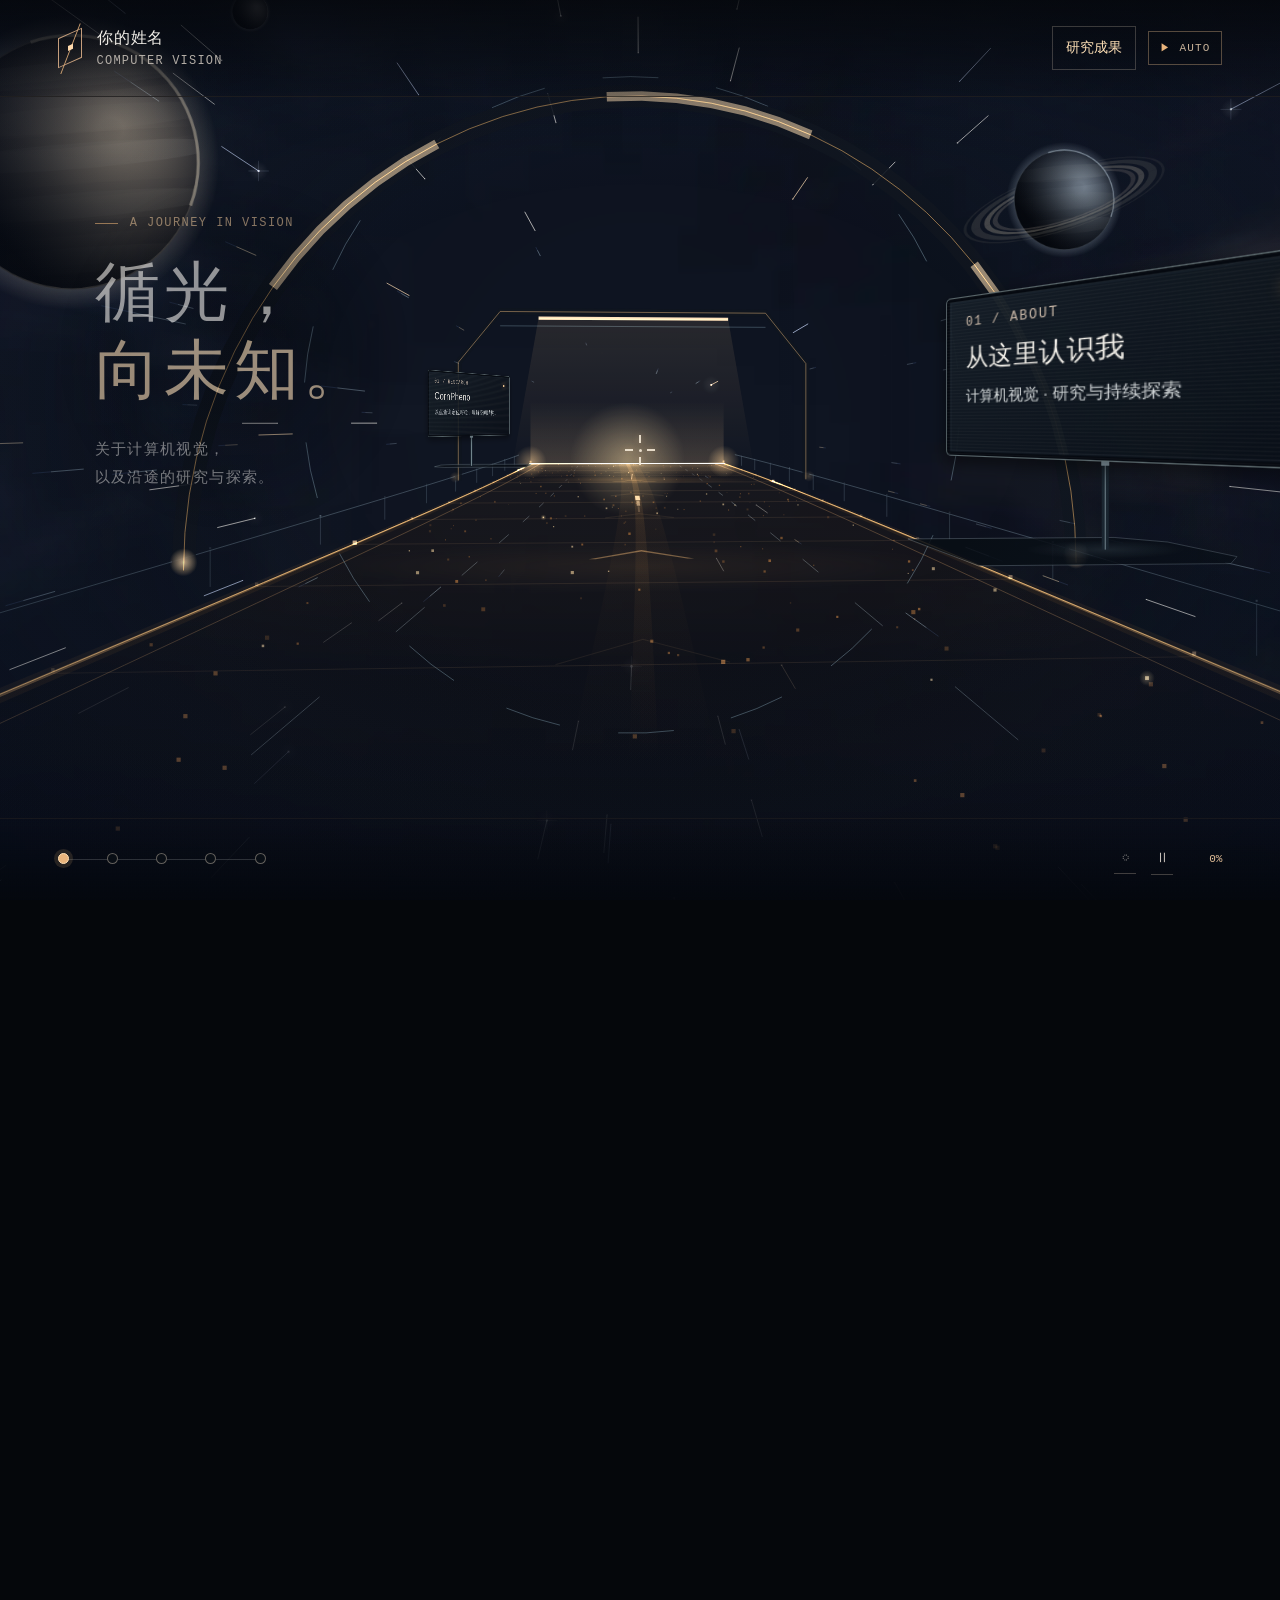
==== commit 0c71f5c4: "Avoid WebGL startup overhead on mobile and narrow screens" ====
--- a/starway-standalone.html
+++ b/starway-standalone.html
@@ -513,7 +513,7 @@
     </div>
   </dialog>
   <div id="toast" class="toast" role="status" aria-live="polite"></div>
-  <script>/* assets/sky-panorama.js?v=20261026-perf */
+  <script>/* assets/sky-panorama.js?v=20261026-perf2 */
 window.SPACE_PANORAMA="[data-uri]";
 /* Panoramic sky. Small WebP assets contain an equirectangular star/nebula
    panorama baked procedurally (work/road-design/panorama). WebGL maps every
@@ -603,6 +603,7 @@
       this.last = '';
       this.gl = null; this.mode = 'pending';
       const small = Math.min(innerWidth, innerHeight) < 600 || matchMedia('(pointer: coarse)').matches;
+      this.lowMemory = small;
       this.textureLimit = small ? 1024 : 2048;
       this.spriteLimit = small ? 128 : 256;
       this.starLimit = small ? 1200 : 2400;
@@ -631,8 +632,8 @@
     init() {
       if (this.suspended || this.mode !== 'pending') return;
       const canvas = this.canvas;
-      // Loose local files use the 2D path; the self-contained HTML also supports WebGL offline.
-      this.gl = location.protocol === 'file:' && !window.SPACE_PANORAMA ? null : canvas.getContext('webgl', { alpha: false, antialias: false, depth: false, stencil: false, powerPreference: 'low-power' });
+      // Narrow/touch devices avoid the GPU-context startup cost; loose local files also use 2D.
+      this.gl = this.lowMemory || location.protocol === 'file:' && !window.SPACE_PANORAMA ? null : canvas.getContext('webgl', { alpha: false, antialias: false, depth: false, stencil: false, powerPreference: 'low-power' });
       this.mode = this.gl && this.initGL() ? 'webgl' : '2d';
       if (this.mode === 'webgl') { this.gl.viewport(0, 0, canvas.width, canvas.height); this.parallel = this.gl.getExtension('KHR_parallel_shader_compile'); }
       else this.ctx = canvas.getContext('2d', { alpha: false, willReadFrequently: true });
@@ -903,6 +904,7 @@
     resources() {
       return { textureWidth: this.textureWidth || 0, textureHeight: this.textureHeight || 0,
         textureBytes: this.mode === 'webgl' ? (this.textureWidth || 0) * (this.textureHeight || 0) * 4 : 0,
+        imageBytes: this.image ? this.image.naturalWidth * this.image.naturalHeight * 4 : 0,
         mipmaps: false, stars: this.starLimit, suspended: !!this.suspended,
         spriteBytes: this.bodies.reduce((bytes, b) => bytes + (b.sprite ? b.sprite.width * b.sprite.height * 4 : 0), 0) };
     }
